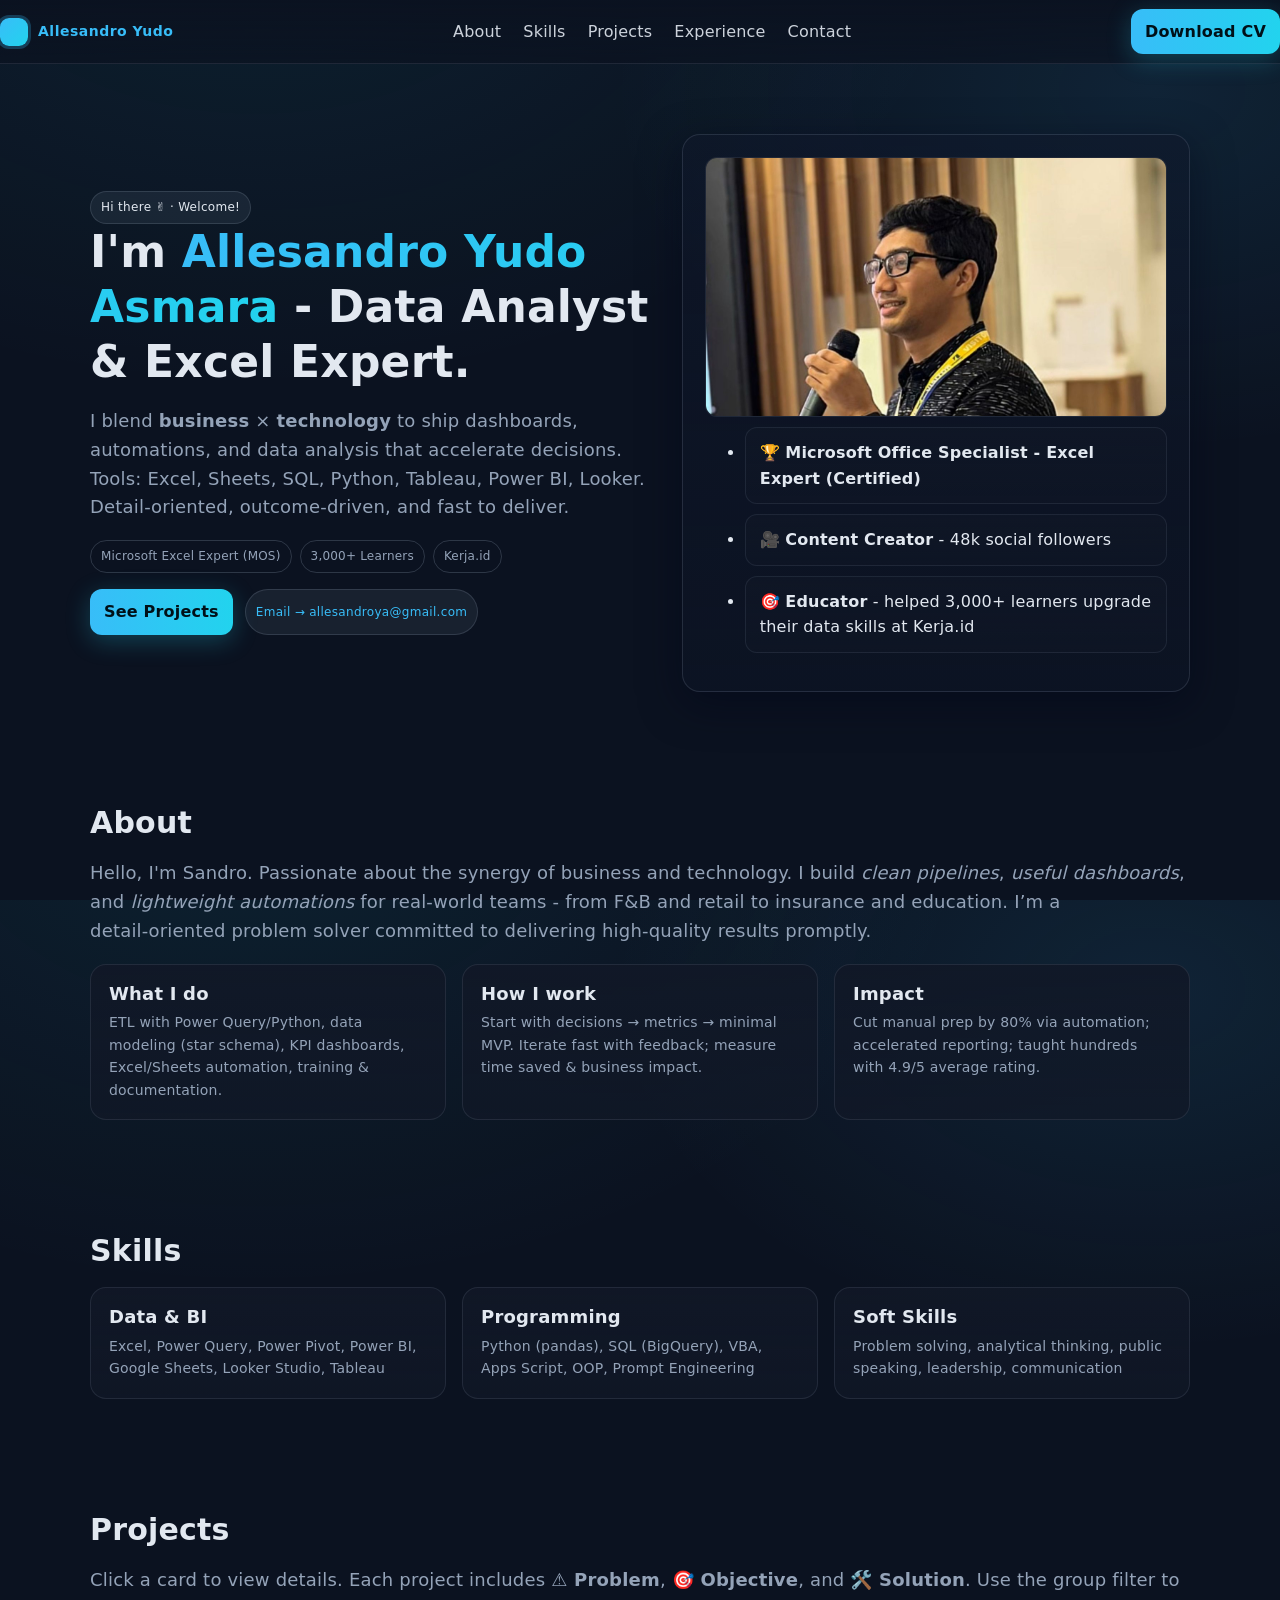
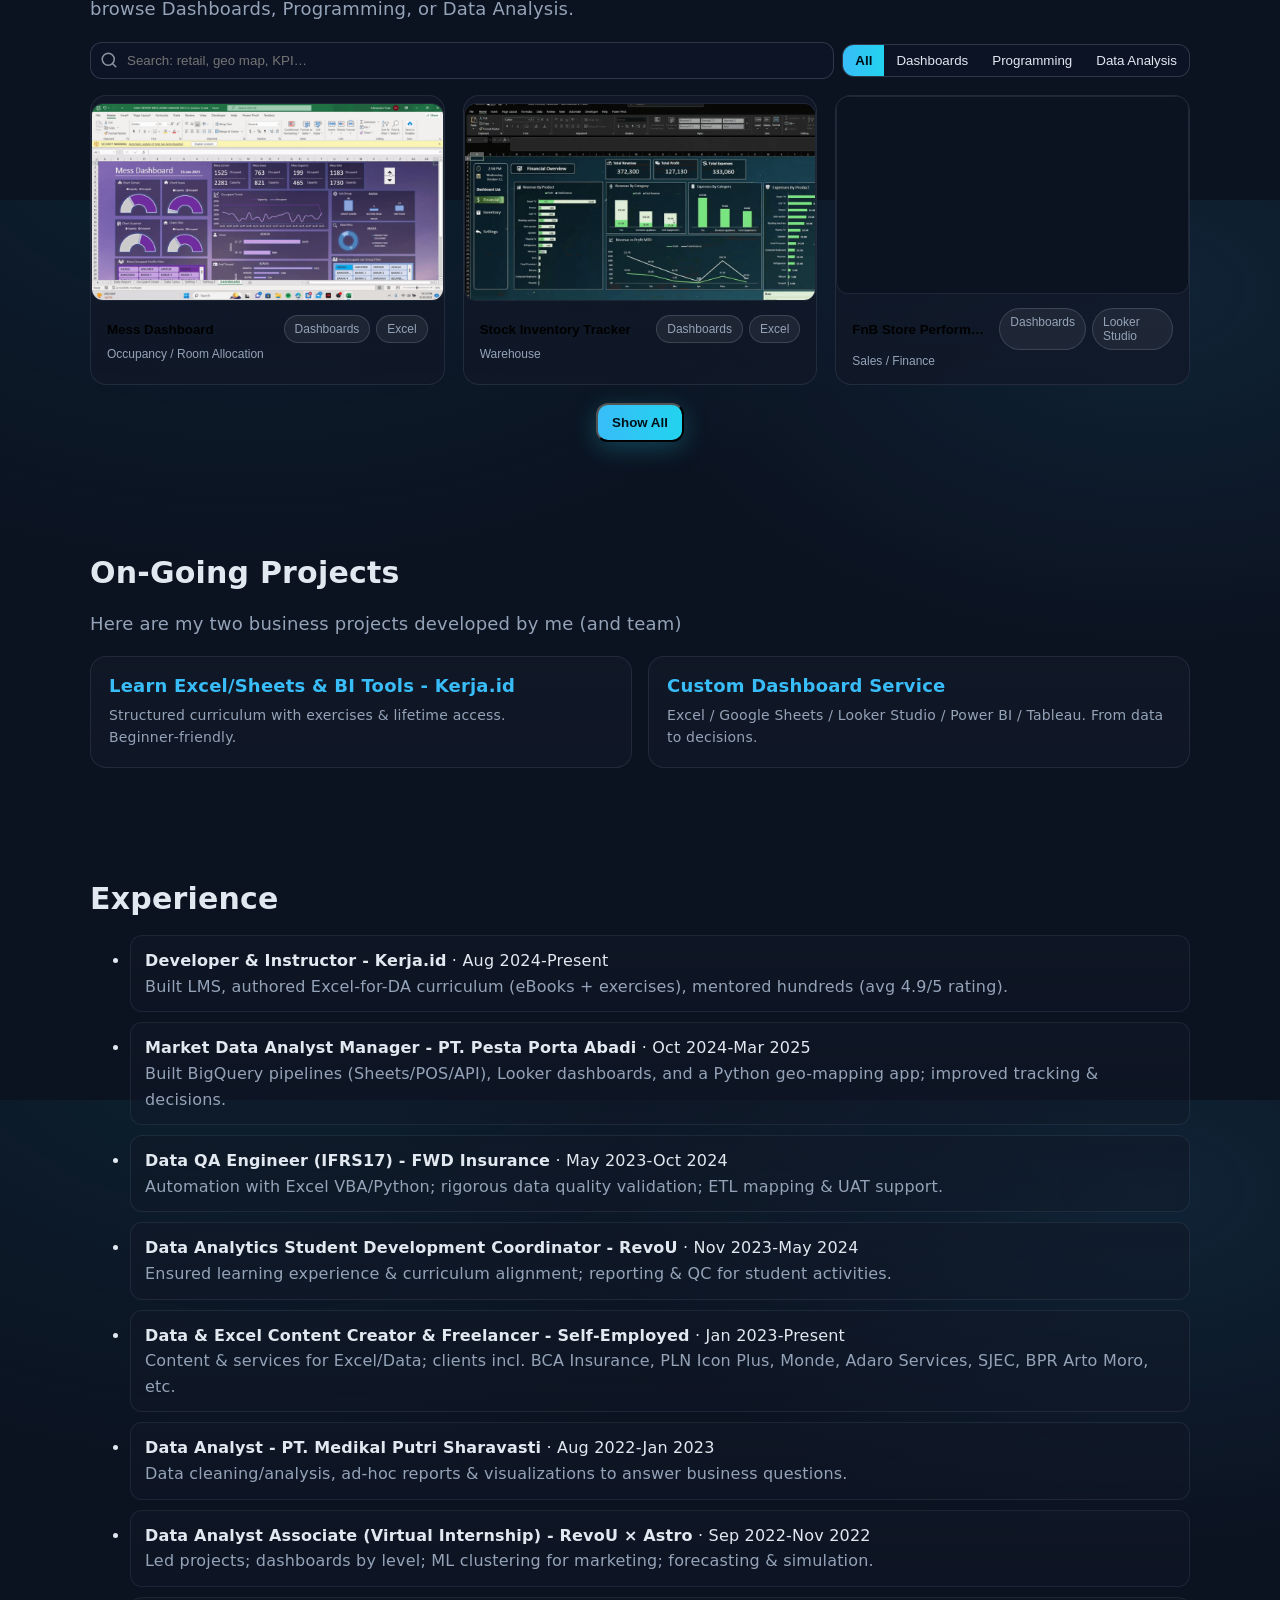
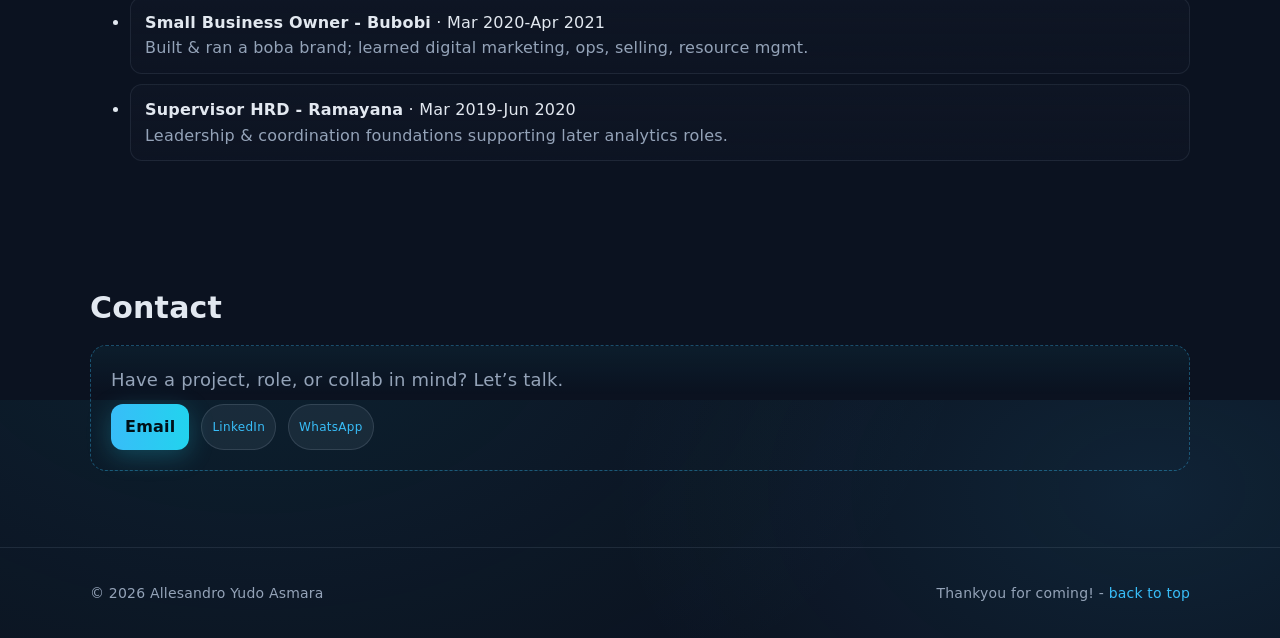
==== index.html @ c838e633 "Update hero section responsive layout and new images for portfolio" ====
<!doctype html>
<html lang="en">
<head>
  <!-- Allesandro Yudo Asmara - Portfolio (Static HTML, v4: restored copy + filter order + external links) -->
  <meta charset="utf-8" />
  <meta name="viewport" content="width=device-width, initial-scale=1, viewport-fit=cover" />
  <title>Allesandro Yudo Asmara - Portfolio</title>
  <meta name="description" content="Allesandro Yudo Asmara - Data Analyst & Excel Expert. Portfolio, projects, experience, and contact." />
  <meta name="theme-color" content="#0f172a" />
  <meta property="og:title" content="Allesandro Yudo Asmara - Portfolio" />
  <meta property="og:description" content="Data analytics, dashboards, automation. Excel · Sheets · SQL · Python · Power BI · Tableau · Looker." />
  <meta property="og:type" content="website" />
  <meta property="og:url" content="https://allesandroya.github.io/" />
  <meta property="og:image" content="images/og-cover.png" />
  <link rel="icon" href="favicon.ico" />
  <style>
    :root {
      --bg: #0b1220;          /* slate-950 */
      --panel: #0f172a;       /* slate-900 */
      --muted: #94a3b8;       /* slate-400 */
      --text: #e2e8f0;        /* slate-200 */
      --brand: #38bdf8;       /* sky-400 */
      --brand-2: #22d3ee;     /* cyan-400 */
      --ring: rgba(56, 189, 248, 0.35);
      --card: #111827;        /* gray-900 */
      --rose: 244,63,94;      /* rose-500 */
      --indigo: 99,102,241;   /* indigo-500 */
      --emerald: 16,185,129;  /* emerald-500 */
      --header-h: 64px;
    }
    * { box-sizing: border-box; }
    html, body { height: 100%; }
    body {
      margin: 0;
      font-family: ui-sans-serif, system-ui, -apple-system, Segoe UI, Roboto, "Helvetica Neue", Arial, "Noto Sans", "Apple Color Emoji", "Segoe UI Emoji";
      color: var(--text);
      background: radial-gradient(1200px 800px at 20% -10%, rgba(34,211,238,0.08), transparent 60%),
                  radial-gradient(900px 600px at 90% 10%, rgba(56,189,248,0.10), transparent 60%),
                  var(--bg);
      line-height: 1.6;
      letter-spacing: 0.2px;
      padding-top: calc(env(safe-area-inset-top) + 0px);
    }
    a { color: var(--brand); text-decoration: none; }
    a:hover { text-decoration: underline; }
    .container { width: min(1100px, 92%); margin: 0 auto; }

    header { position: sticky; top: 0; z-index: 50; backdrop-filter: blur(10px); background: linear-gradient(to bottom, rgba(11,18,32,0.95), rgba(11,18,32,0.70)); border-bottom: 1px solid rgba(148,163,184,0.15); height: var(--header-h); display: flex; align-items: center; }
    .nav { display: flex; align-items: center; justify-content: space-between; width: 100%; }
    .brand { display: flex; align-items: center; gap: 10px; font-weight: 700; }
    .brand-badge { width: 28px; height: 28px; border-radius: 9px; background: linear-gradient(135deg, var(--brand), var(--brand-2)); box-shadow: 0 0 0 3px rgba(56,189,248,0.25); }
    .menu { display: flex; gap: 22px; }
    .menu a { color: var(--text); opacity: 0.9; }
    .menu a:hover { opacity: 1; }
    .cta { display: inline-flex; align-items: center; gap: 10px; background: linear-gradient(90deg,var(--brand),var(--brand-2)); color: #001018; font-weight: 700; border-radius: 12px; padding: 10px 14px; box-shadow: 0 6px 24px rgba(34,211,238,0.25); }
    .cta:hover { filter: brightness(1.1); text-decoration: none; }

    main { padding-top: 14px; }
    section { padding: 56px 0; scroll-margin-top: calc(var(--header-h) + 12px); }
    h1, h2, h3 { line-height: 1.25; margin: 0 0 14px; }
    h1 { font-size: clamp(28px, 4.8vw, 44px); }
    h2 { font-size: clamp(22px, 3.6vw, 30px); margin-bottom: 18px; }
    p.lead { font-size: clamp(16px, 2.1vw, 18px); color: var(--muted); }

    .hero { display: grid; grid-template-columns: 1.15fr 0.85fr; gap: 24px; align-items: center; }
    .hero-card { background: linear-gradient(180deg, rgba(15,23,42,0.6), rgba(15,23,42,0.3)); border: 1px solid rgba(148,163,184,0.18); border-radius: 18px; padding: 22px; box-shadow: 0 12px 40px rgba(2,6,23,0.5); }
    .pill { display: inline-flex; gap: 8px; align-items: center; background: rgba(148,163,184,0.1); padding: 6px 10px; border-radius: 999px; border: 1px solid rgba(148,163,184,0.2); font-size: 12px; letter-spacing: 0.3px; }
    .badges { display: flex; flex-wrap: wrap; gap: 8px; margin-top: 14px; }

    .grid { display: grid; gap: 16px; }
    .grid.cols-3 { grid-template-columns: repeat(3, 1fr); }
    .grid.cols-2 { grid-template-columns: repeat(2, 1fr); }

    .card { background: linear-gradient(180deg, rgba(17,24,39,0.9), rgba(17,24,39,0.75)); border: 1px solid rgba(148,163,184,0.14); border-radius: 16px; padding: 18px; transition: transform .15s ease, border-color .15s ease; }
    .card:hover { transform: translateY(-3px); border-color: rgba(34,211,238,0.35); }
    .card h3 { font-size: 18px; margin: 0 0 6px; }
    .card p { margin: 0; color: var(--muted); font-size: 14px; }

    .project-thumb { aspect-ratio: 16/9; width: 100%; border-radius: 12px; background: #0b1220; border: 1px solid rgba(148,163,184,0.15); display: grid; place-items: center; font-size: 12px; color: var(--muted); margin-bottom: 10px; overflow: hidden; }
    .chip { font-size: 12px; padding: 6px 10px; border: 1px solid rgba(148,163,184,0.25); border-radius: 999px; color: var(--muted); }

    .list { display: grid; gap: 10px; }
    .list li { background: linear-gradient(180deg, rgba(17,24,39,0.6), rgba(17,24,39,0.4)); border: 1px solid rgba(148,163,184,0.12); padding: 12px 14px; border-radius: 12px; }

    .contact { background: linear-gradient(180deg, rgba(34,211,238,0.06), transparent 40%); border: 1px dashed rgba(56,189,248,0.35); border-radius: 16px; padding: 20px; }

    footer { padding: 34px 0; color: var(--muted); font-size: 14px; border-top: 1px solid rgba(148,163,184,0.14); margin-top: 20px; }

    /* Controls: search on left, group chips on right */
    .controls { display: flex; gap: 8px; flex-wrap: wrap; align-items: center; justify-content: space-between; }
    .controls-right { margin-left: auto; }
    .segment { display: inline-flex; overflow: hidden; border-radius: 12px; border: 1px solid rgba(148,163,184,0.25); background: rgba(15,23,42,0.45); }
    .segment button{ padding: 8px 12px; color: var(--text); background: transparent; border: 0; cursor: pointer; }
    .segment button.active{ background: linear-gradient(90deg,var(--brand),var(--brand-2)); color: #001018; font-weight: 700; }
    .search{ position: relative; flex:1; min-width: 220px; }
    .search input{ width:100%; background: rgba(15,23,42,0.6); border: 1px solid rgba(148,163,184,0.25); color: var(--text); padding: 10px 12px 10px 36px; border-radius: 12px; }
    .search .icon{ position: absolute; left: 10px; top: 50%; transform: translateY(-50%); opacity: .6; }

    /* Modal */
    .modal{ position: fixed; inset: 0; display: none; place-items: center; padding: 20px; z-index: 100; }
    .modal.open{ display: grid; }
    .modal .shade{ position: absolute; inset: 0; background: rgba(0,0,0,.6); }
    .modal .panel{ position: relative; z-index: 1; width: min(1000px, 96vw); background: #0d1526; border: 1px solid rgba(148,163,184,0.25); border-radius: 16px; box-shadow: 0 30px 100px rgba(0,0,0,.4); }
    .modal .panel header{ display:flex; justify-content: space-between; align-items: center; gap: 12px; padding: 16px 18px; border-bottom: 1px solid rgba(148,163,184,0.18); background: rgba(13,21,38,0.9); backdrop-filter: blur(8px); position: sticky; top:0; border-radius: 16px 16px 0 0; }
    .btns{ display:flex; gap:8px; }
    .btn{ display:inline-flex; align-items:center; gap:8px; padding:8px 12px; border-radius:12px; border:1px solid rgba(148,163,184,.25); background: rgba(17,24,39,.5); color:var(--text); cursor:pointer; text-decoration:none; }
    .btn.primary{ background: linear-gradient(90deg,var(--brand),var(--brand-2)); color:#001018; border-color: transparent; font-weight:700; }
    .modal .panel h3{ margin: 0; font-size: 18px; }
    .modal .panel .body{ padding: 18px; display: grid; gap: 18px; grid-template-columns: 1.25fr .9fr; }
    .modal .panel .media{ border: 1px solid rgba(148,163,184,0.18); border-radius: 12px; overflow: hidden; background: #000; display: grid; place-items: center; }
    .modal .panel .media img, .modal .panel .media video{ width: 100%; height: 100%; object-fit: contain; max-height: 70vh; background: #000; }
    .modal .panel .stack{ display: grid; gap: 12px; }

    /* Detail cards */
    .detail{ border-radius: 12px; border:1px solid rgba(148,163,184,.18); padding: 12px; background: rgba(17,24,39,.65); }
    .detail .head{ display:flex; align-items:center; gap:8px; font-weight:700; }
    .detail .txt{ margin-top:6px; font-size:14px; color:var(--text); line-height:1.65; }
    .detail.problem{ background: linear-gradient(180deg, rgba(var(--rose),.16), rgba(var(--rose),.06)); border-color: rgba(var(--rose),.28); }
    .detail.problem .head{ color: rgba(var(--rose),.9); }
    .detail.objective{ background: linear-gradient(180deg, rgba(var(--indigo),.16), rgba(var(--indigo),.06)); border-color: rgba(var(--indigo),.28); }
    .detail.objective .head{ color: rgba(var(--indigo),.92); }
    .detail.solution{ background: linear-gradient(180deg, rgba(var(--emerald),.16), rgba(var(--emerald),.06)); border-color: rgba(var(--emerald),.28); }
    .detail.solution .head{ color: rgba(var(--emerald),.92); }

    /* Mobile polish */
    @media (max-width: 960px) { .grid.cols-3 { grid-template-columns: 1fr 1fr; } }
    @media (max-width: 720px) {
      :root { --header-h: 60px; }
      header{ background: linear-gradient(to bottom, rgba(11,18,32,0.98), rgba(11,18,32,0.85)); }
      .menu { display:none; }
      .hero { grid-template-columns: 1fr; gap: 14px; }
      .hero-card{ padding:14px; }

      /* ✅ Tambahan utama */
      .hero-card .project-thumb {
        height: clamp(180px, 52vw, 240px) !important;
        border-radius: 14px;
      }
      .hero-card .project-thumb img {
        object-fit: cover;
        object-position: center 18%;
      }

      /* ✅ Tambahan: supaya jarak antar section lebih rapi */
      section { padding: 40px 0; }

      .grid.cols-3, .grid.cols-2 { grid-template-columns: 1fr; }
      .controls{ gap:10px; }
      .controls-right{ width:100%; display:flex; justify-content:flex-start; }
      .modal .panel .body{ grid-template-columns: 1fr; }
    }


    :focus-visible { outline: 3px solid var(--ring); outline-offset: 2px; border-radius: 6px; }
  </style>
</head>
<body>
  <header>
    <div class="container nav">
      <div class="brand">
        <div class="brand-badge" aria-hidden="true"></div>
        <a href="#top" style="font-size: 14px; letter-spacing: 0.5px;">Allesandro Yudo</a>
      </div>
      <nav class="menu" aria-label="Primary">
        <a href="#about">About</a>
        <a href="#skills">Skills</a>
        <a href="#projects">Projects</a>
        <a href="#experience">Experience</a>
        <a href="#contact">Contact</a>
      </nav>
      <a class="cta" href="https://drive.google.com/file/d/1IU2CaSsCLzo36zMspDPNGX4oc29BE4Pq/view?usp=sharing" target="_blank" rel="noopener">Download CV</a>
    </div>
  </header>

  <main id="top" class="container">
    <section class="hero" aria-label="Intro">
      <div>
        <span class="pill">Hi there ✌️ · Welcome!</span>
        <h1>I'm <span style="background: linear-gradient(90deg,var(--brand),var(--brand-2)); -webkit-background-clip: text; background-clip: text; color: transparent;">Allesandro Yudo Asmara</span> - Data Analyst & Excel Expert.</h1>
        <p class="lead">I blend <strong>business</strong> × <strong>technology</strong> to ship dashboards, automations, and data analysis that accelerate decisions. Tools: Excel, Sheets, SQL, Python, Tableau, Power BI, Looker. Detail‑oriented, outcome‑driven, and fast to deliver.</p>
        <div class="badges" aria-label="Highlights">
          <span class="chip">Microsoft Excel Expert (MOS)</span>
          <span class="chip">3,000+ Learners</span>
          <span class="chip">Kerja.id</span>
        </div>
        <div style="margin-top:16px; display:flex; gap:12px; flex-wrap:wrap;">
          <a class="cta" href="#projects">See Projects</a>
          <a class="pill" href="mailto:allesandroya@gmail.com">Email → allesandroya@gmail.com</a>
        </div>
      </div>
      <div class="hero-card">
        <div class="project-thumb" style="height: 260px; padding:0;">
          <img src="images/photo.jpg" alt="Profile photo" style="width:100%; height:100%; object-fit:cover;" />
        </div>
        <ul class="list" style="margin-top:10px;">
          <li>🏆 <strong>Microsoft Office Specialist - Excel Expert (Certified)</strong></li>
          <li>🎥 <strong>Content Creator</strong> - 48k social followers</li>
          <li>🎯 <strong>Educator</strong> - helped 3,000+ learners upgrade their data skills at Kerja.id</li>
        </ul>
      </div>
    </section>

    <section id="about" aria-labelledby="about-title">
      <h2 id="about-title">About</h2>
      <p class="lead">Hello, I'm Sandro. Passionate about the synergy of business and technology. I build <em>clean pipelines</em>, <em>useful dashboards</em>, and <em>lightweight automations</em> for real‑world teams - from F&B and retail to insurance and education. I’m a detail‑oriented problem solver committed to delivering high‑quality results promptly.</p>
      <div class="grid cols-3" style="margin-top:16px;">
        <div class="card"><h3>What I do</h3><p>ETL with Power Query/Python, data modeling (star schema), KPI dashboards, Excel/Sheets automation, training & documentation.</p></div>
        <div class="card"><h3>How I work</h3><p>Start with decisions → metrics → minimal MVP. Iterate fast with feedback; measure time saved & business impact.</p></div>
        <div class="card"><h3>Impact</h3><p>Cut manual prep by 80% via automation; accelerated reporting; taught hundreds with 4.9/5 average rating.</p></div>
      </div>
    </section>

    <section id="skills" aria-labelledby="skills-title">
      <h2 id="skills-title">Skills</h2>
      <div class="grid cols-3">
        <div class="card"><h3>Data & BI</h3><p>Excel, Power Query, Power Pivot, Power BI, Google Sheets, Looker Studio, Tableau</p></div>
        <div class="card"><h3>Programming</h3><p>Python (pandas), SQL (BigQuery), VBA, Apps Script, OOP, Prompt Engineering</p></div>
        <div class="card"><h3>Soft Skills</h3><p>Problem solving, analytical thinking, public speaking, leadership, communication</p></div>
      </div>
    </section>

    <section id="projects" aria-labelledby="projects-title">
      <h2 id="projects-title">Projects</h2>
      <p class="lead">Click a card to view details. Each project includes <strong>⚠️ Problem</strong>, <strong>🎯 Objective</strong>, and <strong>🛠️ Solution</strong>. Use the group filter to browse Dashboards, Programming, or Data Analysis.</p>

      <div class="controls" style="margin: 16px 0;">
        <label class="search" for="q">
          <svg class="icon" width="18" height="18" viewBox="0 0 24 24" fill="none" stroke="currentColor" stroke-width="2" stroke-linecap="round" stroke-linejoin="round"><circle cx="11" cy="11" r="8"></circle><line x1="21" y1="21" x2="16.65" y2="16.65"></line></svg>
          <input id="q" type="search" placeholder="Search: retail, geo map, KPI…" />
        </label>
        <div class="controls-right">
          <div class="segment" id="seg-groups" role="tablist" aria-label="Filter by group"></div>
        </div>
      </div>

      <div id="gallery" class="grid cols-3" aria-live="polite" style="gap:18px;"></div>
      <div style="display:flex; justify-content:center; margin-top:18px;">
        <button id="toggleMore" class="cta" style="padding:10px 14px;">Show All</button>
      </div>

      <!-- Modal -->
      <div class="modal" id="modal" aria-hidden="true" aria-label="Project detail dialog">
        <div class="shade" id="modalShade"></div>
        <div class="panel" role="document">
          <header>
            <div>
              <h3 id="mTitle">Title</h3>
              <div id="mIndustry" style="color:#94a3b8; margin-top:4px; font-size:14px;">Industry</div>
            </div>
            <div class="btns">
              <a id="mFull" class="btn" href="#" target="_blank" rel="noopener">Full view ↗</a>
              <button id="mClose" class="btn primary" aria-label="Close">Close ✕</button>
            </div>
          </header>
          <div class="body">
            <div class="media"><img id="mMedia" alt="preview" /></div>
            <div class="stack">
              <div class="detail problem"><div class="head">⚠️ Problem</div><div id="mProblem" class="txt"></div></div>
              <div class="detail objective"><div class="head">🎯 Objective</div><div id="mObjective" class="txt"></div></div>
              <div class="detail solution"><div class="head">🛠️ Solution</div><div id="mSolution" class="txt"></div></div>
              <div class="detail" id="mResultsWrap" style="display:none;">
                <div class="head">✅ Results & Impact</div>
                <ul id="mResults" class="txt" style="margin:6px 0 0 18px; list-style:disc;"></ul>
              </div>
            </div>
          </div>
        </div>
      </div>
    </section>

    <!-- Services & Class -->
    <section id="services-links" aria-labelledby="services-links-title">
      <h2 id="services-links-title">On-Going Projects</h2>
      <p class="lead">Here are my two business projects developed by me (and team)</p>
      <div class="grid cols-2" style="margin-top:16px;">
        <a class="card" href="https://kerja.id/belajar-excel-dari-nol/" target="_blank" rel="noopener">
          <h3>Learn Excel/Sheets & BI Tools - Kerja.id</h3>
          <p>Structured curriculum with exercises & lifetime access. Beginner‑friendly.</p>
        </a>
        <a class="card" href="https://allesandroya.github.io/jasa-bikin-dashboard/" target="_blank" rel="noopener">
          <h3>Custom Dashboard Service</h3>
          <p>Excel / Google Sheets / Looker Studio / Power BI / Tableau. From data to decisions.</p>
        </a>
      </div>
    </section>

    <section id="experience" aria-labelledby="exp-title">
      <h2 id="exp-title">Experience</h2>
      <ul class="list" aria-label="Timeline">
        <li><strong>Developer & Instructor - Kerja.id</strong> · Aug 2024-Present<div style="color: var(--muted);">Built LMS, authored Excel-for-DA curriculum (eBooks + exercises), mentored hundreds (avg 4.9/5 rating).</div></li>
        <li><strong>Market Data Analyst Manager - PT. Pesta Porta Abadi</strong> · Oct 2024-Mar 2025<div style="color: var(--muted);">Built BigQuery pipelines (Sheets/POS/API), Looker dashboards, and a Python geo-mapping app; improved tracking & decisions.</div></li>
        <li><strong>Data QA Engineer (IFRS17) - FWD Insurance</strong> · May 2023-Oct 2024<div style="color: var(--muted);">Automation with Excel VBA/Python; rigorous data quality validation; ETL mapping & UAT support.</div></li>
        <li><strong>Data Analytics Student Development Coordinator - RevoU</strong> · Nov 2023-May 2024<div style="color: var(--muted);">Ensured learning experience & curriculum alignment; reporting & QC for student activities.</div></li>
        <li><strong>Data & Excel Content Creator & Freelancer - Self‑Employed</strong> · Jan 2023-Present<div style="color: var(--muted);">Content & services for Excel/Data; clients incl. BCA Insurance, PLN Icon Plus, Monde, Adaro Services, SJEC, BPR Arto Moro, etc.</div></li>
        <li><strong>Data Analyst - PT. Medikal Putri Sharavasti</strong> · Aug 2022-Jan 2023<div style="color: var(--muted);">Data cleaning/analysis, ad‑hoc reports & visualizations to answer business questions.</div></li>
        <li><strong>Data Analyst Associate (Virtual Internship) - RevoU × Astro</strong> · Sep 2022-Nov 2022<div style="color: var(--muted);">Led projects; dashboards by level; ML clustering for marketing; forecasting & simulation.</div></li>
        <li><strong>Small Business Owner - Bubobi</strong> · Mar 2020-Apr 2021<div style="color: var(--muted);">Built & ran a boba brand; learned digital marketing, ops, selling, resource mgmt.</div></li>
        <li><strong>Supervisor HRD - Ramayana</strong> · Mar 2019-Jun 2020<div style="color: var(--muted);">Leadership & coordination foundations supporting later analytics roles.</div></li>
      </ul>
    </section>

    <section id="contact" aria-labelledby="contact-title">
      <h2 id="contact-title">Contact</h2>
      <div class="contact">
        <p class="lead" style="margin:0 0 10px;">Have a project, role, or collab in mind? Let’s talk.</p>
        <div style="display:flex; gap:12px; flex-wrap:wrap;">
          <a class="cta" href="mailto:allesandroya@gmail.com">Email</a>
          <a class="pill" href="https://www.linkedin.com/in/allesandro-yudo-8a80bb163/" target="_blank" rel="noopener">LinkedIn</a>
          <a class="pill" href="https://wa.me/6281944900917" target="_blank" rel="noopener">WhatsApp</a>
        </div>
      </div>
    </section>
  </main>

  <footer>
    <div class="container">
      <div style="display:flex; justify-content:space-between; gap:10px; flex-wrap:wrap;">
        <span>© <span id="y"></span> Allesandro Yudo Asmara</span>
        <span>Thankyou for coming! - <a href="#top">back to top</a></span>
      </div>
    </div>
  </footer>

  <script>
    document.getElementById('y').textContent = new Date().getFullYear();

    // Helper to quickly define a project with graceful defaults
    const P = (cfg) => ({
      problem: cfg.problem || '-',
      objective: cfg.objective || '-',
      solution: cfg.solution || '-',
      results: cfg.results || undefined,
      ...cfg
    });

    /* =========================
       PROJECT DATA
       - Groups: Dashboards, Programming, Data Analysis
       - Featured: show exactly 3 per group when in "Show Less" mode (for All)
       - Thumbs use .jpg, modal prefers .gif
       ========================= */

    // DATA ANALYSIS - Analytics1–6 (EN copy from your brief)
    const dataAnalysis = [
      P({ id:'a-1', title:'Pakistan’s Largest E‑commerce - Sales & Loyalty', group:'Data Analysis', tool:'Case Study', industry:'E‑commerce', thumb:'images/Analytics1.jpg', media:'images/Analytics1.gif', featured:true,
         problem:"Seasonal spikes (e.g., Black Friday) created a flattering top‑line, yet post‑campaign repeat purchase was weak.",
         objective:"Quantify true demand vs. promotion lift, model next‑year trendlines, and identify levers to increase customer loyalty.",
         solution:"Trend + seasonality decomposition, cohort/retention analysis, CLV lens on promo cohorts; recommendations on post‑promo re‑engagement (timing, offers, channels)." }),
      P({ id:'a-2', title:'Supermarket Sales - Segments that Move the Needle', group:'Data Analysis', tool:'Case Study', industry:'Retail', thumb:'images/Analytics2.jpg', media:'images/Analytics2.gif', featured:false,
         problem:"Campaign performance underwhelmed and didn’t translate to meaningful revenue.",
         objective:"Reframe targeting by discovering high‑value customer clusters.",
         solution:"RFM + demographic‑driven clustering; surfaced that households with >1 child have the highest revenue potential and deserve tailored bundles and placements." }),
      P({ id:'a-3', title:'Euro Bikes Company - Margin & AOV Decline', group:'Data Analysis', tool:'Case Study', industry:'Retail', thumb:'images/Analytics3.jpg', media:'images/Analytics3.gif', featured:true,
         problem:"Average order value kept sliding month over month while some SKUs dragged negative margin.",
         objective:"Isolate the drivers of AOV decline and clean up the product mix by profitability.",
         solution:"SKU margin deep‑dive by category/store, elasticity hints, store‑country variance; flagged loss‑makers and recommended bundle/price corrections." }),
      P({ id:'a-4', title:'Streamer Income - What Predicts Revenue?', group:'Data Analysis', tool:'Case Study', industry:'Creators', thumb:'images/Analytics4.jpg', media:'images/Analytics4.gif', featured:false,
         problem:"Agency wanted a data‑backed view of what makes a streamer successful.",
         objective:"Find the most predictive features for revenue to improve talent development and scouting.",
         solution:"ML feature importance; revealed self‑esteem and character‑facet signals correlate with tipping volume; action plan for coaching and roster decisions." }),
      P({ id:'a-5', title:'Vending Machines - Location × Uptime × Mix', group:'Data Analysis', tool:'Case Study', industry:'Operations', thumb:'images/Analytics5.jpg', media:'images/Analytics5.gif', featured:true,
         problem:"Revenue varied widely by machine and location; some 24/7 units increased cost without payoff.",
         objective:"Optimize product completeness and uptime schedule per location.",
         solution:"Behavioral analysis + location schedule mapping; found incomplete assortments cap revenue; proposed SKU completion and dynamic uptime for cost control." }),
      P({ id:'a-6', title:'Student Performance - What Lifts Scores?', group:'Data Analysis', tool:'Case Study', industry:'Education', thumb:'images/Analytics6.jpg', media:'images/Analytics6.gif', featured:false,
         problem:"School wanted practical levers to improve exam outcomes across subjects.",
         objective:"Identify variables most associated with high scores, then turn them into interventions.",
         solution:"Feature analysis on study time, nutrition, and math proficiency; found math strength and pre‑exam meals correlate with higher cross‑subject scores." })
    ];

    // PROGRAMMING - Programing1–7 (skip #3 per brief)
    const programming = [
      P({ id:'p-1', title:'ETL with Power Query & M', group:'Programming', tool:'Automation', industry:'Data Engineering', thumb:'images/Programing1.jpg', media:'images/Programing1.gif', featured:false,
         problem:"Manual monthly updates were slow and error‑prone.",
         objective:"Make refreshes one‑click while guaranteeing consistent cleaning rules.",
         solution:"Power Query pipelines with parameterized folders; drag‑and‑drop files → automatic cleansing and append." }),
      P({ id:'p-2', title:'Excel VBA - Financial Model Auto‑Builder', group:'Programming', tool:'Automation', industry:'Finance', thumb:'images/Programing2.jpg', media:'images/Programing2.gif', featured:true,
         problem:"Analysts rebuilt models by hand whenever inputs changed.",
         objective:"Generate a full financial model automatically after data updates.",
         solution:"VBA modules to assemble sheets, recalc scenarios, and output summaries; swap inputs → model refreshes in seconds." }),
      // skip Programing3
      P({ id:'p-4', title:'Data Quality Checker (Insurance‑grade)', group:'Programming', tool:'App', industry:'Data Quality', thumb:'images/Programing4.jpg', media:'images/Programing4.gif', featured:true,
         problem:"Thousand‑file validations were done manually with ad‑hoc Excel formulas.",
         objective:"Automate large‑scale checks and surface anomalies clearly.",
         solution:"Desktop app to batch‑scan folders, apply rule packs, and export anomaly reports for follow‑up with severity levels." }),
      P({ id:'p-5', title:'Data Manager App - Zip · Rename · Move', group:'Programming', tool:'App', industry:'Ops', thumb:'images/Programing5.jpg', media:'images/Programing5.gif', featured:false,
         problem:"Repetitive file operations ate time and invited mistakes.",
         objective:"Standardize and automate routine file housekeeping.",
         solution:"UI tool to zip, rename with patterns, and move files by templates; one‑click presets for frequent workflows." }),
      P({ id:'p-6', title:'CSV Combiner - SQL‑like, No Code', group:'Programming', tool:'App', industry:'Analytics', thumb:'images/Programing6.jpg', media:'images/Programing6.gif', featured:true,
         problem:"Non‑coders struggled to summarize and join multiple CSVs.",
         objective:"Offer SQL‑style grouping/joins through a friendly interface.",
         solution:"Drag files → pick columns → aggregate/join; exports tidy datasets for BI without writing queries." }),
      P({ id:'p-7', title:'Store Location Map - Radius & Distance', group:'Programming', tool:'App', industry:'Geo', thumb:'images/Programing7.jpg', media:'images/Programing7.gif', featured:false,
         problem:"Users needed an easy way to visualize store radii, distances, and performance by city/province.",
         objective:"Turn a spreadsheet of stores into an interactive geo map.",
         solution:"App reads location sheet, draws radii per store, computes nearest‑neighbour distances, and overlays average sales by marker color." })
    ];

    // DASHBOARDS - restored Problem/Objective/Solution (Indonesian copy)
    const dashboards = [
      P({ id:'ex-1', title:'Mess Dashboard', tool:'Excel', group:'Dashboards', industry:'Occupancy / Room Allocation', thumb:'images/Excel1.jpg', media:'images/Excel1.gif', featured:true,
          problem:'Pengelola mess kesulitan memantau kamar kosong/terisi per area & divisi termasuk riwayat tanggal/jam check-in–out. Data tersebar & update manual.',
          objective:'Satu dashboard yang menampilkan okupansi real-time per area & divisi, daftar kamar kosong, dan histori pengisian berbasis tanggal/waktu.',
          solution:'Model data sederhana + Excel (Pivot/Power Query) untuk konsolidasi & visual okupansi. UI dibuat clean sesuai tema institusi.',
          results:['Waktu mencari kamar kosong turun drastis (menit).','Akurasi naik; double-assign kamar berkurang signifikan.','Proses alokasi antar divisi jadi transparan & audit-able.'] }),
      P({ id:'ex-2', title:'Pelatihan Aplikasi Dokter', tool:'Excel', group:'Dashboards', industry:'Training / Adoption', thumb:'images/Excel2.jpg', media:'images/Excel2.gif',
          problem:'Manajemen butuh memantau dokter & jabatan yang sudah pelatihan dan aktif menggunakan aplikasi maupun yang belum.',
          objective:'Monitoring progres pelatihan & adoption rate per dokter/jabatan, lengkap dengan status aktif/tidak aktif.',
          solution:'Power Query untuk cleaning data kehadiran/penggunaan, pivot tracking status, KPI adoption & sertifikasi.',
          results:['Celah pelatihan cepat teridentifikasi','Adoption rate meningkat'] }),
      P({ id:'ex-3', title:'Stock Inventory Tracker', tool:'Excel', group:'Dashboards', industry:'Warehouse', thumb:'images/Excel3.jpg', media:'images/Excel3.gif', featured:true,
          problem:'Sulit memantau stok masuk/keluar, kapan harus restock, & arus kas terkait pembelian/penjualan.',
          objective:'Tracking stok & reorder point, serta arus uang masuk/keluar sederhana untuk kontrol.',
          solution:'Excel modeling (safety stock, reorder) + dashboard ringkas untuk alert restock.',
          results:['Stockout menurun','Perencanaan pembelian lebih presisi'] }),
      P({ id:'ex-4', title:'Target Sales Tracker', tool:'Excel', group:'Dashboards', industry:'Sales', thumb:'images/Excel4.jpg', media:'images/Excel4.gif',
          problem:'Sulit melihat mana salesperson yang sudah mencapai target tiap bulan dan progress keseluruhan per tim. Visual timeline tidak ada, sehingga koordinasi proyek penjualan kurang jelas.',
          objective:'Menampilkan pencapaian target per sales & per bulan dengan visual Gantt dan pewarnaan berbeda per tim agar status cepat terbaca.',
          solution:'Model target/actual per bulan, Gantt pseudo-chart di Excel, pewarnaan dinamis per tim, serta kartu KPI ringkas (achievement, gap).',
          results:['Daily stand-up lebih cepat karena visualisasi jelas.','Manager mudah mengidentifikasi sales yang butuh bantuan.','Rate pencapaian target tim meningkat.'] }),
      P({ id:'ex-5', title:'Project & Budget Tracker', tool:'Excel', group:'Dashboards', industry:'PMO / Ops', thumb:'images/Excel5.jpg', media:'images/Excel5.gif',
          problem:'Proyek berjalan paralel tanpa ringkasan yang rapi: tanggal mulai/selesai, persentase progress, prioritas, dan realisasi anggaran sulit dipantau dalam satu tempat.',
          objective:'Menyatukan informasi inti proyek dan halaman khusus budget untuk melihat pemakaian vs alokasi.',
          solution:'Tabel proyek (start, end, %progress, priority), kanban/gantt sederhana, halaman budget dengan breakdown kategori & variance, serta filter per PIC/tim.',
          results:['Stakeholder punya single source of truth proyek.','Deteksi potensi over-budget lebih dini.','Rapat koordinasi mingguan lebih ringkas & fokus.'] }),
      P({ id:'ex-6', title:'Smartphone Sales Dashboard', tool:'Excel', group:'Dashboards', industry:'Sales', thumb:'images/Excel6.jpg', media:'images/Excel6.gif',
          problem:'User ingin mengganti metrik (sales, profit, transaksi, qty) secara dinamis.',
          objective:'Analisis penjualan per area, tipe, & time series; metrik switchable.',
          solution:'Parameter + formula & Pivot untuk metrik dinamis; UI ringan.',
          results:['Analisis fleksibel & cepat'] }),
      P({ id:'ex-7', title:'Monitoring Kepatuhan Diklat per Direktorat', tool:'Excel', group:'Dashboards', industry:'Public Sector / HR', thumb:'images/Excel7.jpg', media:'images/Excel7.gif',
          problem:'Perlu memantau karyawan yang sudah/ belum memenuhi diklat per direktorat, dan modul apa saja yang masih kurang.',
          objective:'Menyediakan tampilan ringkas daftar karyawan belum memenuhi diklat per direktorat beserta modul yang harus diambil.',
          solution:'Match daftar kompetensi per jabatan dengan status diklat; gap-list otomatis per direktorat; filter nama/jabatan; export untuk tindak lanjut HR.',
          results:['Kesenjangan kompetensi terlihat jelas per direktorat.','Tindak lanjut training lebih terarah & terukur.'] }),
      P({ id:'ex-8', title:'Employee Dashboard (Attrition, HDRF Utilization, PISA)', tool:'Excel', group:'Dashboards', industry:'HR', thumb:'images/Excel8.jpg', media:'images/Excel8.gif',
          problem:'Manajemen memerlukan pandangan menyeluruh atas headcount saat ini, turnover/attrition, HDRF utilization, dan status PISA submission.',
          objective:'Memberi gambaran kondisi tenaga kerja terkini dan indikator kepatuhan/ pemanfaatan program.',
          solution:'ETL data HR master + log kepesertaan; KPI attrition & utilization; tren bulanan; segmentasi per unit/grade; indikator submission PISA.',
          results:['Visibilitas HR meningkat; diskusi manajemen lebih berbasis data.','Area dengan risiko attrition tinggi cepat terdeteksi.'] }),
      P({ id:'ex-9', title:'Project Monitoring + RAID', tool:'Excel', group:'Dashboards', industry:'PMO / Ops', thumb:'images/Excel9.jpg', media:'images/Excel9.gif',
          problem:'Mirip Project & Budget Tracker namun fokus pada kontrol proyek berjalan dan halaman RAID (Risks, Assumptions, Issues, Dependencies) untuk mitigasi.',
          objective:'Memusatkan status proyek dan daftar risiko/isu/dependensi untuk mempercepat eskalasi dan keputusan.',
          solution:'Ringkasan status & timeline, halaman RAID dengan owner, severity, due date, dan rekomendasi aksi; filter per project/PIC.',
          results:['Mitigasi risiko lebih cepat; blocking issues turun.','Transparansi status proyek meningkat lintas tim.'] }),
      P({ id:'ex-10', title:'Transport Management (VBA)', tool:'Excel', group:'Dashboards', industry:'Transport', thumb:'images/Excel10.jpg', media:'images/Excel10.gif',
          problem:'Update data bulanan manual lambat; butuh pilih file dan refresh otomatis.',
          objective:'Dashboard tonase per tanggal/perusahaan yang bisa update file bulanan secara dinamis.',
          solution:'VBA untuk pemilihan file & refresh; Query & pivot untuk visual.',
          results:['Update cepat, human error menurun'] }),

      P({ id:'gs-1', title:'Data Cleaning & Analytics Doc', tool:'Google Sheets', group:'Dashboards', industry:'Analytics', thumb:'images/Googlesheet1.jpg', media:'images/Googlesheet1.gif',
          problem:'Dokumentasi proses cleaning & insight toko belum rapi.',
          objective:'Dok report untuk pola penjualan & customer.',
          solution:'Template doc + sheet cleaning log; insight ringkas.',
          results:['Proses data reproducible'] }),

      P({ id:'lk-1', title:'FnB Store Performance', tool:'Looker Studio', group:'Dashboards', industry:'Sales / Finance', thumb:'images/Looker1.jpg', media:'images/Looker1.gif', featured:true,
          problem:'Owner ingin pantau target penjualan & pengeluaran per kota/provinsi tanpa biaya lisensi BI.',
          objective:'Dashboard marketing/finance cepat, mudah dishare.',
          solution:'Looker Studio (gratis) + GA4/Ads + spreadsheet; visual geo & KPI.',
          results:['Akses mudah lintas cabang','Share link praktis'] }),
      P({ id:'lk-2', title:'KOL Endorsement Tracker', tool:'Looker Studio', group:'Dashboards', industry:'Marketing', thumb:'images/Looker2.jpg', media:'images/Looker2.gif',
          problem:'Sulit memantau KOL mana yang belum deal/proses/selesai & dampaknya.',
          objective:'Pipeline KOL end-to-end dgn tema warna Google.',
          solution:'Looker + Sheet (form) untuk status & skor impact.',
          results:['Transparansi proses meningkat'] }),

      P({ id:'pbi-1', title:'Store Sales + Discount Simulator', tool:'Power BI', group:'Dashboards', industry:'Sales', thumb:'images/Powerbi1.jpg', media:'images/Powerbi1.gif', featured:true,
          problem:'Perlu simulasi diskon per produk & visual geo penjualan per provinsi.',
          objective:'Analisis sales & dampak diskon cepat.',
          solution:'Model star + DAX untuk parameter diskon, Map visual.',
          results:['Eksperimen harga lebih percaya diri'] }),

      P({ id:'tb-1', title:'RFM Analysis', tool:'Tableau', group:'Dashboards', industry:'CRM', thumb:'images/Tableau1.jpg', media:'images/Tableau1.gif', featured:true,
          problem:'Butuh segmentasi customer dg alasan & ringkasan yang jelas.',
          objective:'RFM dashboard menampilkan proporsi segmen & alasan scoring.',
          solution:'Tableau viz best-practice & tooltip ringkas.',
          results:['Retensi & targeting naik'] }),
      P({ id:'tb-2', title:'RFM Analysis - Customer Detail', tool:'Tableau', group:'Dashboards', industry:'E-Commerce / Retail', thumb:'images/Tableau2.jpg', media:'images/Tableau2.gif',
          problem:'Setelah overview, tim butuh melihat nilai recency/frequency/monetary per customer dan segmen masing-masing.',
          objective:'Memberikan tampilan detail per customer lengkap dengan skor & riwayat transaksi.',
          solution:'Tabel detail customer dengan R/F/M, filter segmen, link drill ke histori transaksi; export untuk CRM campaign.',
          results:['Tim CRM bisa mengeksekusi kampanye yang sangat terarah.','Analisis churn & upsell jadi actionable.'] }),
      P({ id:'tb-3', title:'Monitoring Administrasi Kapal', tool:'Tableau', group:'Dashboards', industry:'Marine', thumb:'images/Tableau3.jpg', media:'images/Tableau3.gif',
          problem:'Perlu memeriksa kelengkapan administrasi tiap kapal serta anggaran yang sudah terpakai.',
          objective:'Menyediakan status kepatuhan administrasi per kapal dan ringkasan biaya terkait.',
          solution:'Checklist dokumen per kapal, indikator hijau/merah, rekap biaya per kapal/per periode; filter armada & rute.',
          results:['Temuan dokumen kurang lengkap turun signifikan.','Kontrol biaya per kapal lebih ketat & terdokumentasi.'] }),
      P({ id:'tb-4', title:'Monitoring Status Kapal', tool:'Tableau', group:'Dashboards', industry:'Marine', thumb:'images/Tableau4.jpg', media:'images/Tableau4.gif',
          problem:'Manajemen ingin melihat nilai kapal per unit, tujuan, penyedia, serta dinamika anggaran & nilai per bulan.',
          objective:'Memberikan pandangan menyeluruh nilai aset & pergerakannya per vendor/tujuan.',
          solution:'Model aset kapal, ringkasan nilai/budget bulanan, breakdown per vendor & tujuan, tren nilai, dan indikator penyimpangan.',
          results:['Pengambilan keputusan investasi/maintenance lebih berbasis data.','Variasi nilai per vendor/tujuan lebih mudah dianalisis.'] }),
      P({ id:'tb-5', title:'Smartphone Sales (Branches)', tool:'Tableau', group:'Dashboards', industry:'Sales', thumb:'images/Tableau5.jpg', media:'images/Tableau5.gif',
          problem:'Butuh ringkasan penjualan & pengeluaran antar cabang/merk/type.',
          objective:'KPI sales/spend & drilldown cepat.',
          solution:'Model star + viz interaktif.',
          results:['Kontrol biaya & penjualan lebih presisi'] }),
      P({ id:'tb-6', title:'Financial Development Dashboard', tool:'Tableau', group:'Dashboards', industry:'Finance', thumb:'images/Tableau6.jpg', media:'images/Tableau6.gif',
          problem:'Manajemen butuh memantau nilai ekonomi per department, cost centre, revenue & expenses, termasuk tren penjualan.',
          objective:'Satu dashboard keuangan komprehensif untuk pemantauan performa & efisiensi biaya.',
          solution:'Ringkasan P&L per dept/cost centre, tren revenue & expense, variance vs target, dan drill ke transaksi besar.',
          results:['Identifikasi penghematan biaya lebih cepat.','Kinerja departemen bisa dibandingkan secara objektif.'] }),
      P({ id:'tb-7', title:'KPI Sales Dashboard', tool:'Tableau', group:'Dashboards', industry:'Sales', thumb:'images/Tableau7.jpg', media:'images/Tableau7.gif',
          problem:'Perlu memantau target vs actual, revenue per provinsi, dan achievement per agen sales.',
          objective:'Memberikan dasbor KPI penjualan yang langsung menyorot pencapaian & deviasi.',
          solution:'Kartu KPI, peta provinsi, leaderboard agen, serta filter waktu/produk; highlight gap untuk coaching cepat.',
          results:['Fokus pembinaan agen menjadi jelas & berdampak.','Pertumbuhan penjualan lebih konsisten lintas provinsi.'] }),
      P({ id:'tb-8', title:'BPJS Health - Comprehensive', tool:'Tableau', group:'Dashboards', industry:'Insurance / Health', thumb:'images/Tableau8.jpg', media:'images/Tableau8.gif',
          problem:'Perlu pandangan komprehensif: penyakit, level asuransi, premi, biaya per kota, demografi dsb.',
          objective:'Eksplorasi lengkap dengan ringkasan eksekutif.',
          solution:'Tableau multi-page + bookmark; viz advanced.',
          results:['Insight eksekutif cepat, detail tersedia'] })
    ];

    const PROJECTS = [...dashboards, ...programming, ...dataAnalysis];

    // Group filter chips: order = All | Dashboards | Programming | Data Analysis
    const GROUP_OPTIONS = ["All","Dashboards","Programming","Data Analysis"];

    let filterGroup = 'All'; // default tab
    let query = '';
    let showAll = false; // default: Show Less on All

    const segGroups = document.getElementById('seg-groups');
    GROUP_OPTIONS.forEach(opt => {
      const b=document.createElement('button'); b.textContent=opt; b.setAttribute('role','tab');
      b.addEventListener('click',()=>{ filterGroup=opt; showAll = (opt !== 'All'); render(); setActive(segGroups,b); });
      if(opt===filterGroup) b.classList.add('active'); segGroups.appendChild(b);
    });

    function setActive(root, el){ [...root.children].forEach(b=>b.classList.remove('active')); el.classList.add('active'); }

    const q = document.getElementById('q');
    q.addEventListener('input', (e)=>{ query = e.target.value.toLowerCase(); render(); });

    const tgl = document.getElementById('toggleMore');
    tgl.addEventListener('click', ()=>{ showAll = !showAll; render(); });

    const gallery = document.getElementById('gallery');

    function passGroup(p){ return filterGroup==='All' || p.group===filterGroup; }
    function passQuery(p){ return !query || [p.title, p.industry, p.group, p.problem, p.objective, p.solution, p.tool, ...(p.tags||[])].join(' ').toLowerCase().includes(query); }

    function filtered(){
      const res = PROJECTS.filter(p=>passGroup(p) && passQuery(p));
      return res.length ? res : PROJECTS.filter(passGroup);
    }

    function items(){
      const f = filtered();
      if (showAll) return f;
      // Show exactly 3 featured when on All; otherwise handled by showAll=true when switching tabs
      const feat = f.filter(p=>p.featured);
      const first3 = feat.length>=3 ? feat.slice(0,3) : [...feat, ...f.filter(p=>!p.featured)].slice(0,3);
      return first3;
    }

    function imgWithFallback(src){
      const base = src.replace(/\.gif$/i, '.jpg');
      const img = document.createElement('img');
      img.src = base; // prefer jpg thumbnail
      img.alt = '';
      img.onerror = () => { img.onerror = null; img.src = src.replace(/\.jpg$/i, '.png'); };
      img.loading = 'lazy'; img.decoding = 'async';
      img.style.width = '100%'; img.style.height = '100%'; img.style.objectFit = 'cover';
      return img;
    }

    function render(){
      const list = items();
      gallery.innerHTML = '';
      list.forEach(p => {
        const card = document.createElement('button');
        card.className = 'card'; card.style.padding = '0'; card.style.textAlign='left'; card.style.overflow='hidden';
        card.setAttribute('aria-label', `View details ${p.title}`);
        card.addEventListener('click', ()=> openModal(p));

        const mediaWrap = document.createElement('div');
        mediaWrap.className = 'project-thumb'; mediaWrap.style.margin = '0';
        mediaWrap.appendChild(imgWithFallback(p.media || p.thumb));

        const body = document.createElement('div'); body.style.padding = '14px 16px 16px';
        const row = document.createElement('div'); row.style.display='flex'; row.style.justifyContent='space-between'; row.style.alignItems='center'; row.style.gap='10px';
        const title = document.createElement('div'); title.style.fontWeight='700'; title.style.overflow='hidden'; title.style.textOverflow='ellipsis'; title.style.whiteSpace='nowrap'; title.textContent = p.title;
        const badgeWrap = document.createElement('div'); badgeWrap.style.display='flex'; badgeWrap.style.gap='6px';
        if(p.group){ const g=document.createElement('span'); g.className='chip'; g.textContent=p.group; g.style.background='rgba(255,255,255,0.06)'; badgeWrap.appendChild(g); }
        if(p.tool){ const t=document.createElement('span'); t.className='chip'; t.textContent=p.tool; t.style.background='rgba(255,255,255,0.06)'; badgeWrap.appendChild(t); }
        row.appendChild(title); row.appendChild(badgeWrap);

        const sub = document.createElement('div'); sub.style.color='var(--muted)'; sub.style.fontSize='12px'; sub.style.marginTop='4px'; sub.style.overflow='hidden'; sub.style.textOverflow='ellipsis'; sub.style.whiteSpace='nowrap'; sub.textContent = p.industry || '';

        body.appendChild(row); body.appendChild(sub);
        card.appendChild(mediaWrap); card.appendChild(body);
        gallery.appendChild(card);
      });
      tgl.textContent = showAll ? 'Show Less' : 'Show All';
    }

    // Modal logic
    const modal = document.getElementById('modal');
    const shade = document.getElementById('modalShade');
    const mClose = document.getElementById('mClose');
    const mTitle = document.getElementById('mTitle');
    const mIndustry = document.getElementById('mIndustry');
    const mMedia = document.getElementById('mMedia');
    const mFull = document.getElementById('mFull');
    const mProblem = document.getElementById('mProblem');
    const mObjective = document.getElementById('mObjective');
    const mSolution = document.getElementById('mSolution');
    const mResultsWrap = document.getElementById('mResultsWrap');
    const mResults = document.getElementById('mResults');
    let scrollY = 0;

    function openModal(p){
      mTitle.textContent = p.title; mIndustry.textContent = [p.group, p.industry].filter(Boolean).join(' · ');
      const mediaSrc = p.media || p.thumb;
      mMedia.src = mediaSrc; mMedia.onerror = () => { mMedia.onerror = null; mMedia.src = (p.thumb || '').replace(/\.gif$/i, '.jpg'); };
      mFull.href = mediaSrc; mFull.style.display = mediaSrc ? 'inline-flex' : 'none';
      mProblem.textContent = p.problem || '-';
      mObjective.textContent = p.objective || '-';
      mSolution.textContent = p.solution || '-';
      mResults.innerHTML = '';
      if (p.results && p.results.length){
        p.results.forEach(r=>{ const li=document.createElement('li'); li.textContent=r; mResults.appendChild(li); });
        mResultsWrap.style.display = 'block';
      } else {
        mResultsWrap.style.display = 'none';
      }

      modal.classList.add('open'); modal.setAttribute('aria-hidden','false');
      scrollY = window.scrollY || window.pageYOffset;  
      document.body.style.position='fixed'; document.body.style.top= `-${scrollY}px`; document.body.style.left='0'; document.body.style.right='0'; document.body.style.width='100%';
      window.addEventListener('keydown', onEsc);
    }
    function closeModal(){
      modal.classList.remove('open'); modal.setAttribute('aria-hidden','true');
      document.body.style.position=''; document.body.style.top=''; document.body.style.left=''; document.body.style.right=''; document.body.style.width='';
      window.scrollTo(0, scrollY);
      window.removeEventListener('keydown', onEsc);
    }
    function onEsc(e){ if(e.key==='Escape') closeModal(); }
    shade.addEventListener('click', closeModal); mClose.addEventListener('click', closeModal);

    render();
  </script>
</body>
</html>
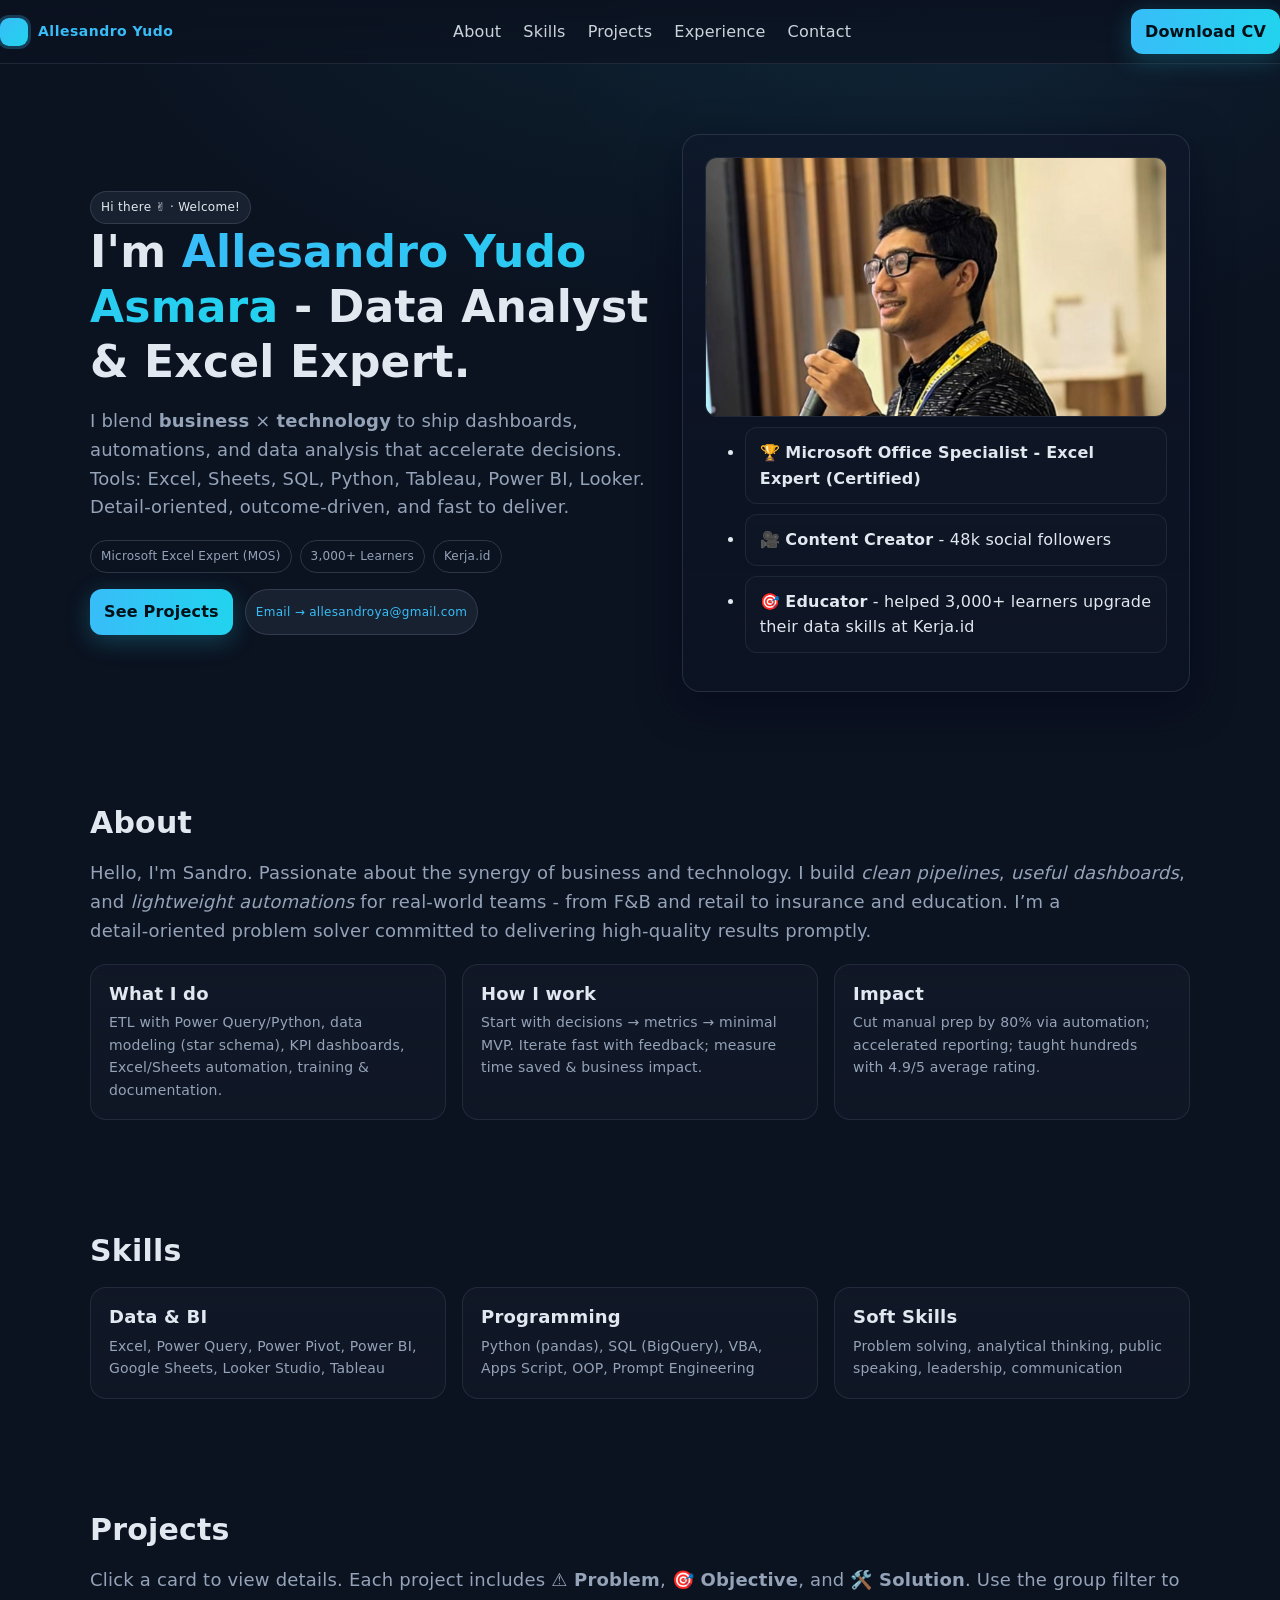
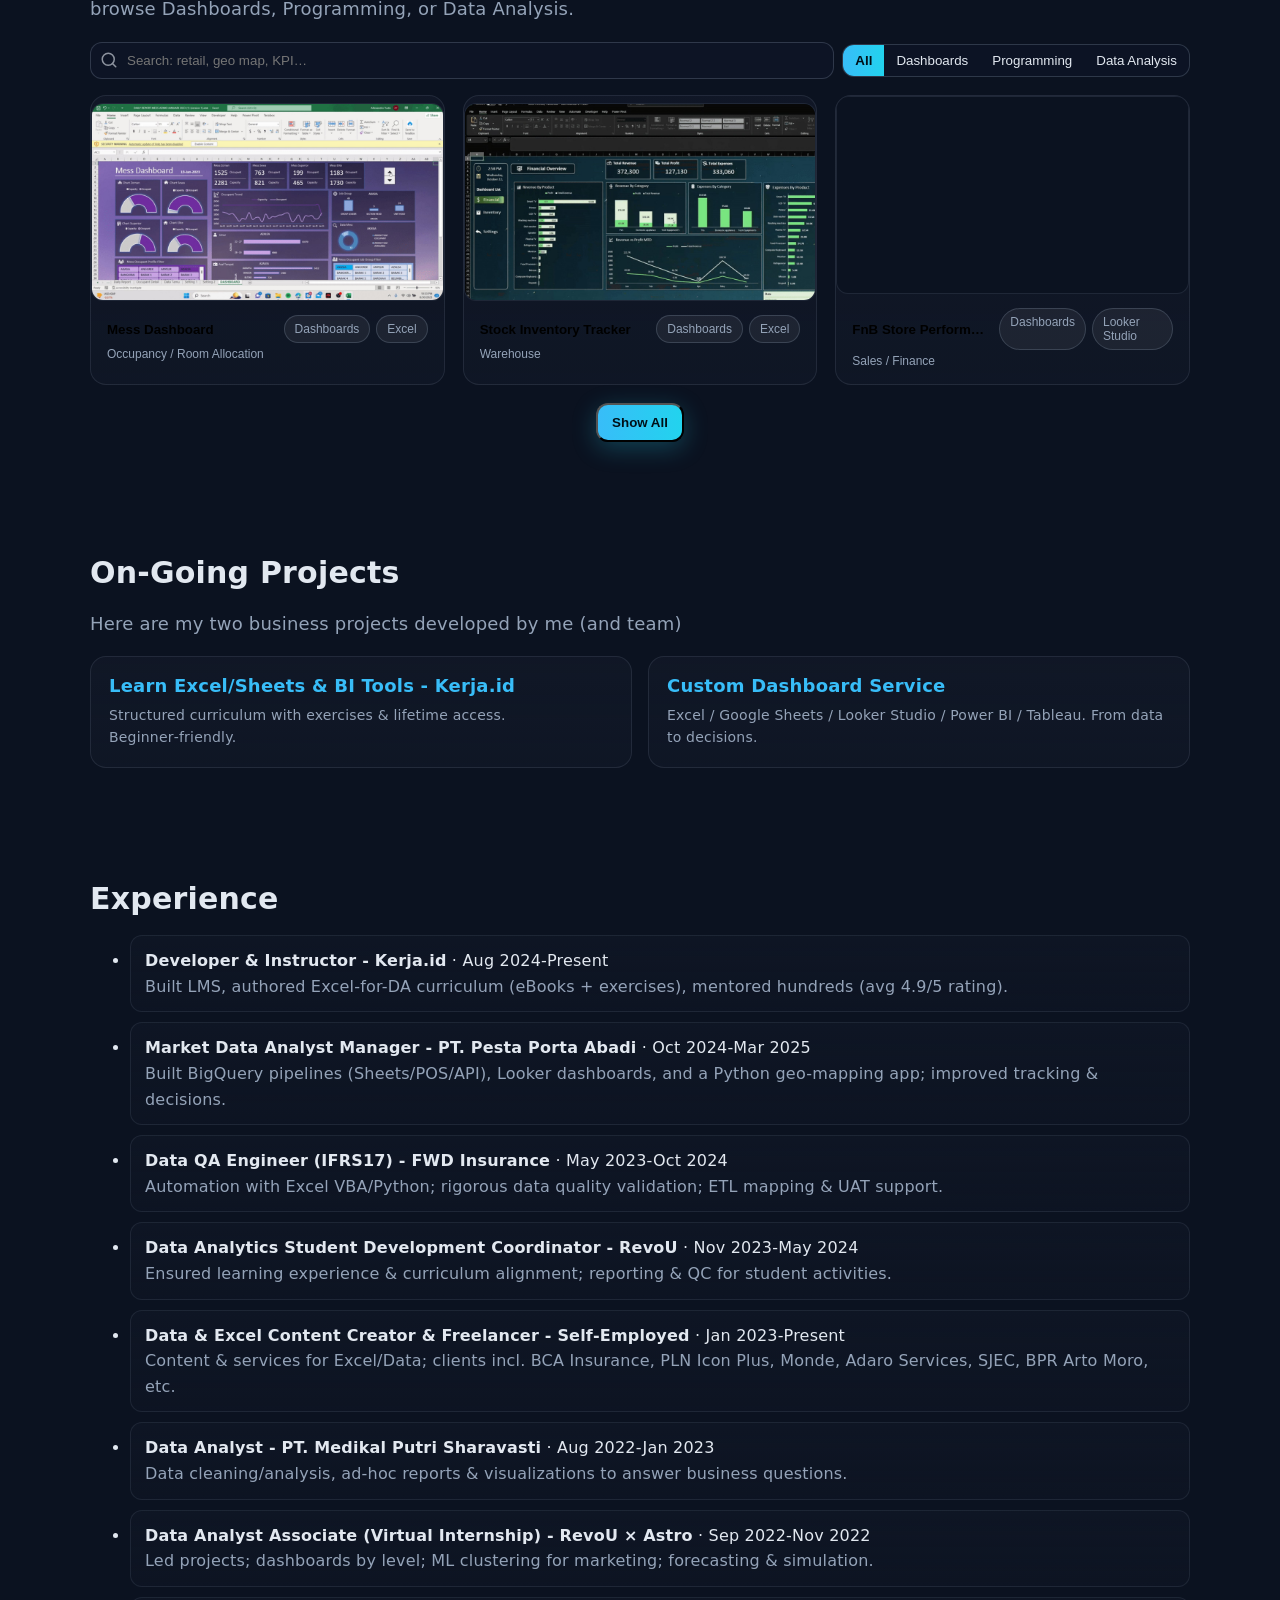
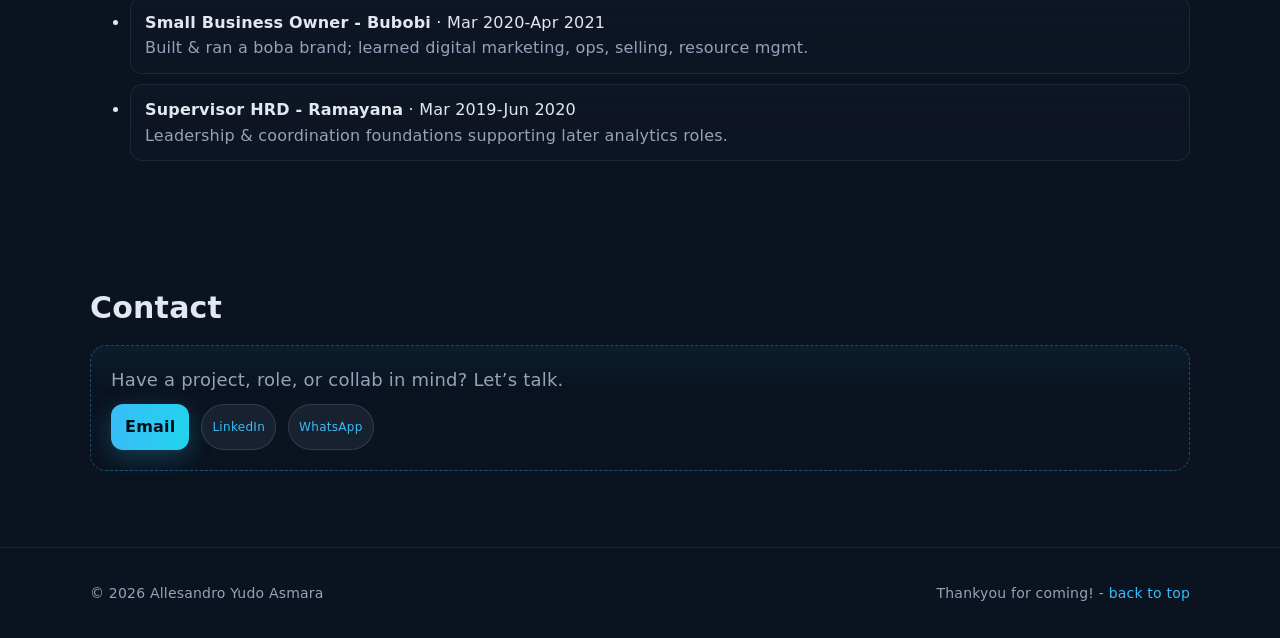
==== commit 03d8d661: "Fix gradient background repeat issue on mobile" ====
--- a/index.html
+++ b/index.html
@@ -34,13 +34,17 @@
       margin: 0;
       font-family: ui-sans-serif, system-ui, -apple-system, Segoe UI, Roboto, "Helvetica Neue", Arial, "Noto Sans", "Apple Color Emoji", "Segoe UI Emoji";
       color: var(--text);
-      background: radial-gradient(1200px 800px at 20% -10%, rgba(34,211,238,0.08), transparent 60%),
-                  radial-gradient(900px 600px at 90% 10%, rgba(56,189,248,0.10), transparent 60%),
+      background: radial-gradient(1000px 700px at 50% -10%, rgba(34,211,238,0.08), transparent 60%),
+                  radial-gradient(800px 600px at 80% 0%, rgba(56,189,248,0.08), transparent 60%),
                   var(--bg);
+      background-repeat: no-repeat;
+      background-attachment: fixed;
+      background-size: cover;
       line-height: 1.6;
       letter-spacing: 0.2px;
       padding-top: calc(env(safe-area-inset-top) + 0px);
     }
+
     a { color: var(--brand); text-decoration: none; }
     a:hover { text-decoration: underline; }
     .container { width: min(1100px, 92%); margin: 0 auto; }
@@ -125,11 +129,6 @@
     /* Mobile polish */
     @media (max-width: 960px) { .grid.cols-3 { grid-template-columns: 1fr 1fr; } }
     @media (max-width: 720px) {
-      :root { --header-h: 60px; }
-      header{ background: linear-gradient(to bottom, rgba(11,18,32,0.98), rgba(11,18,32,0.85)); }
-      .menu { display:none; }
-      .hero { grid-template-columns: 1fr; gap: 14px; }
-      .hero-card{ padding:14px; }
 
       /* ✅ Tambahan utama */
       .hero-card .project-thumb {
@@ -145,13 +144,17 @@
       section { padding: 40px 0; }
 
       .grid.cols-3, .grid.cols-2 { grid-template-columns: 1fr; }
-      .controls{ gap:10px; }
-      .controls-right{ width:100%; display:flex; justify-content:flex-start; }
-      .modal .panel .body{ grid-template-columns: 1fr; }
-    }
-
-
-    :focus-visible { outline: 3px solid var(--ring); outline-offset: 2px; border-radius: 6px; }
+      .controls { gap: 10px; }
+      .controls-right { width: 100%; display: flex; justify-content: flex-start; }
+      .modal .panel .body { grid-template-columns: 1fr; }
+
+      /* ✅ Tambahan baru: background mobile agar tidak berulang */
+      body {
+        background: linear-gradient(to bottom, #0b1220 0%, #0e172a 100%);
+      }
+    }
+
+
   </style>
 </head>
 <body>
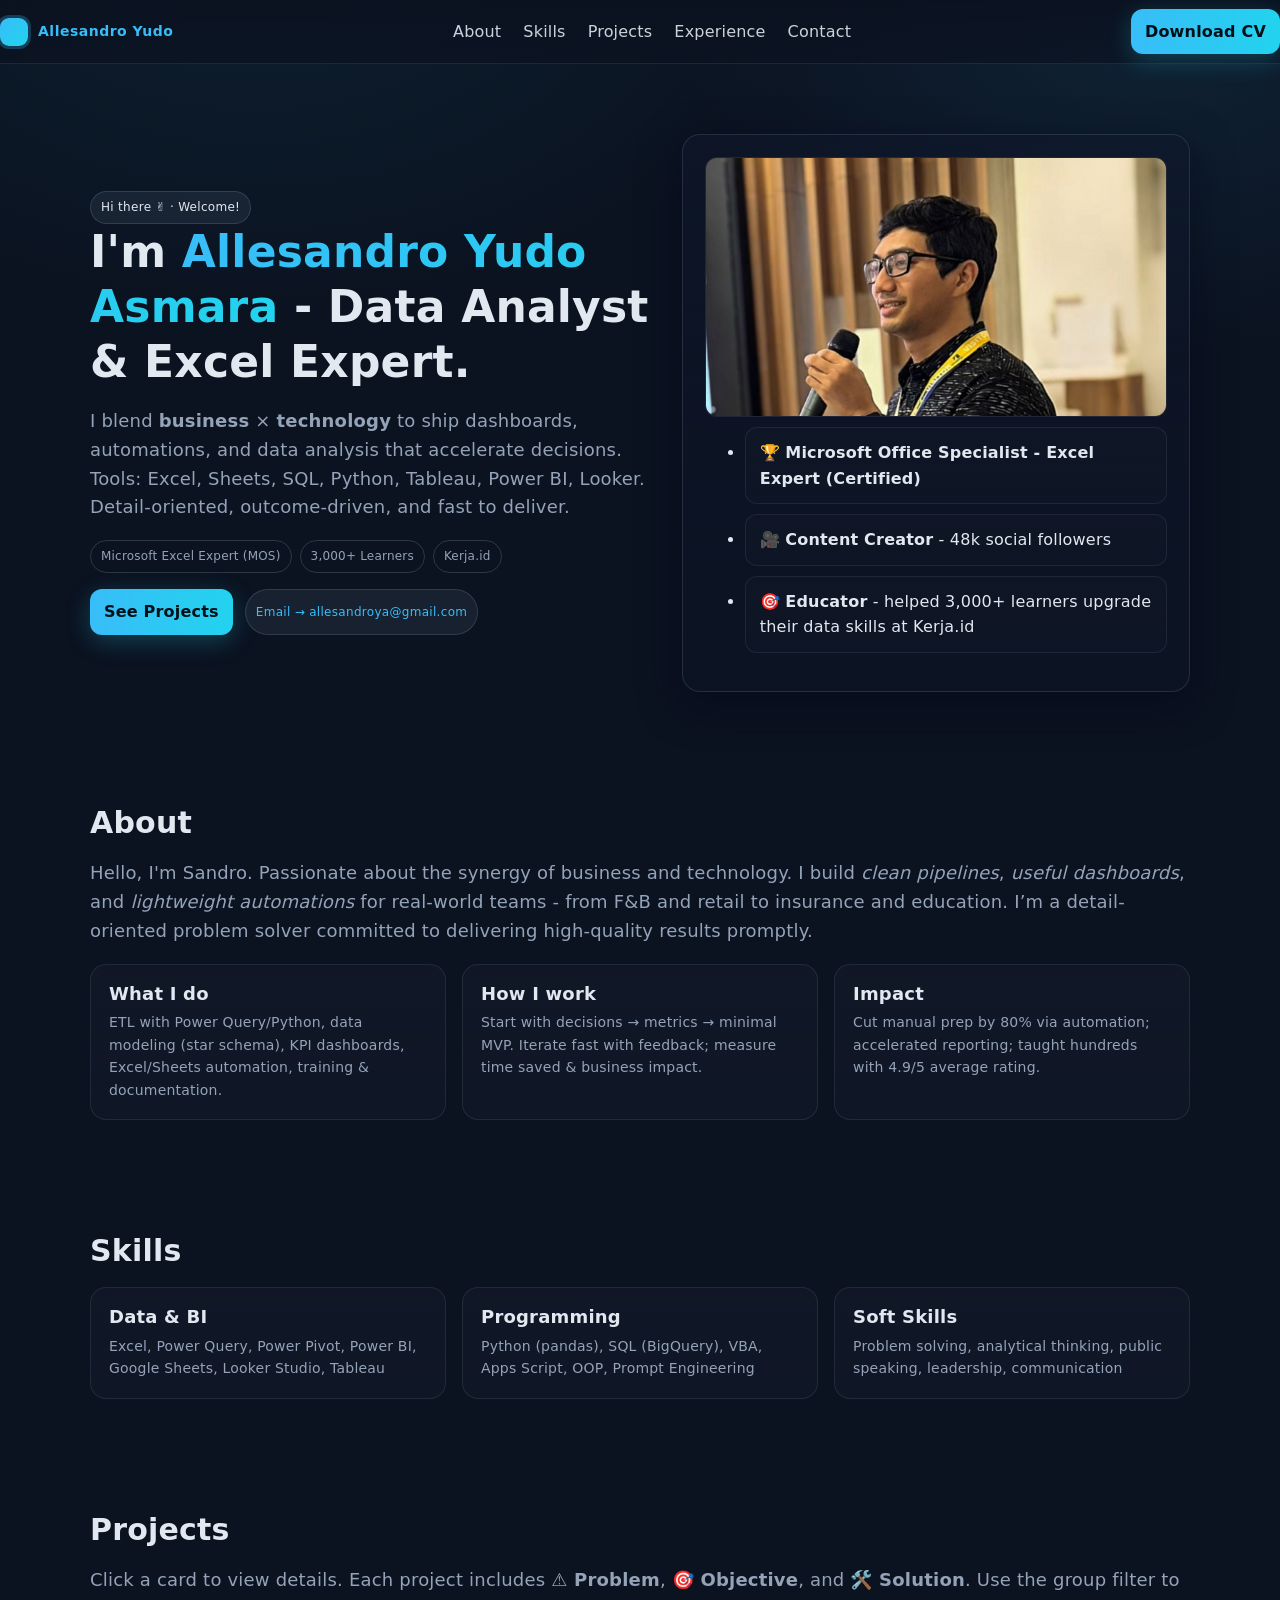
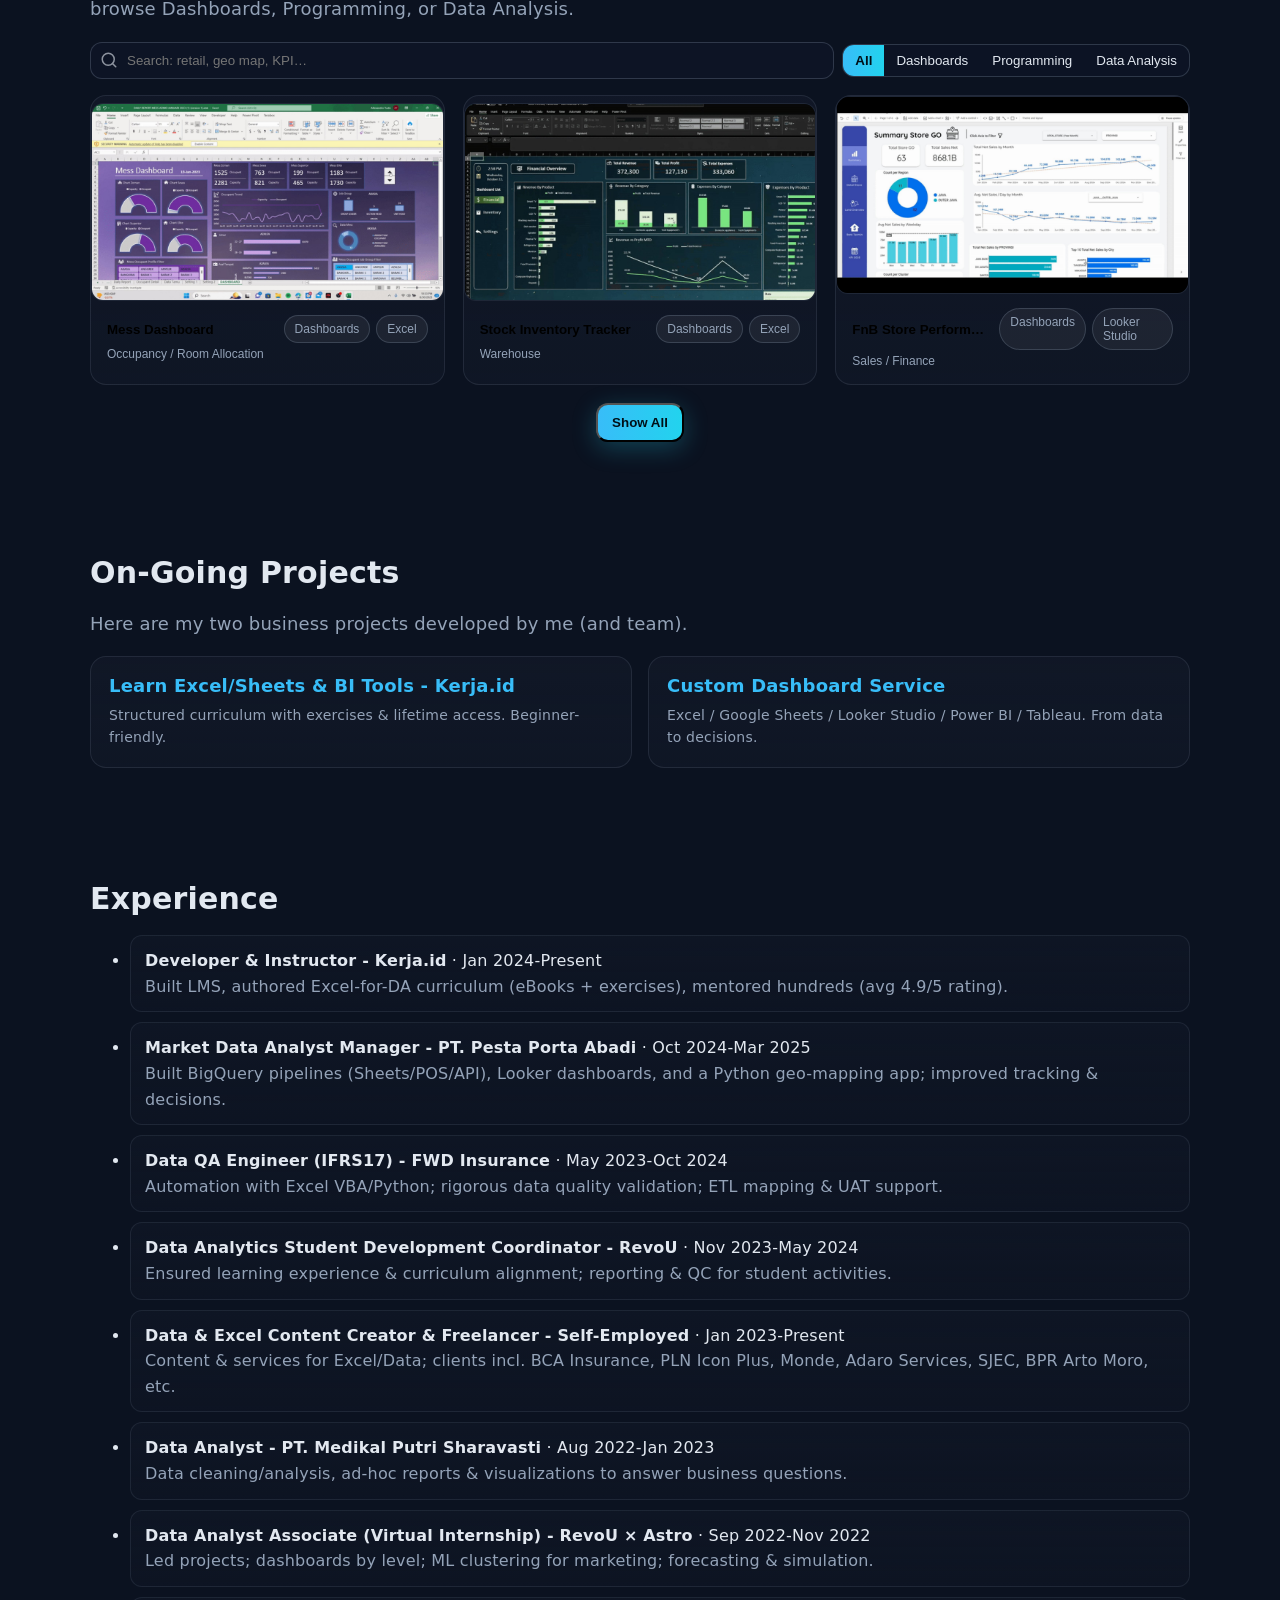
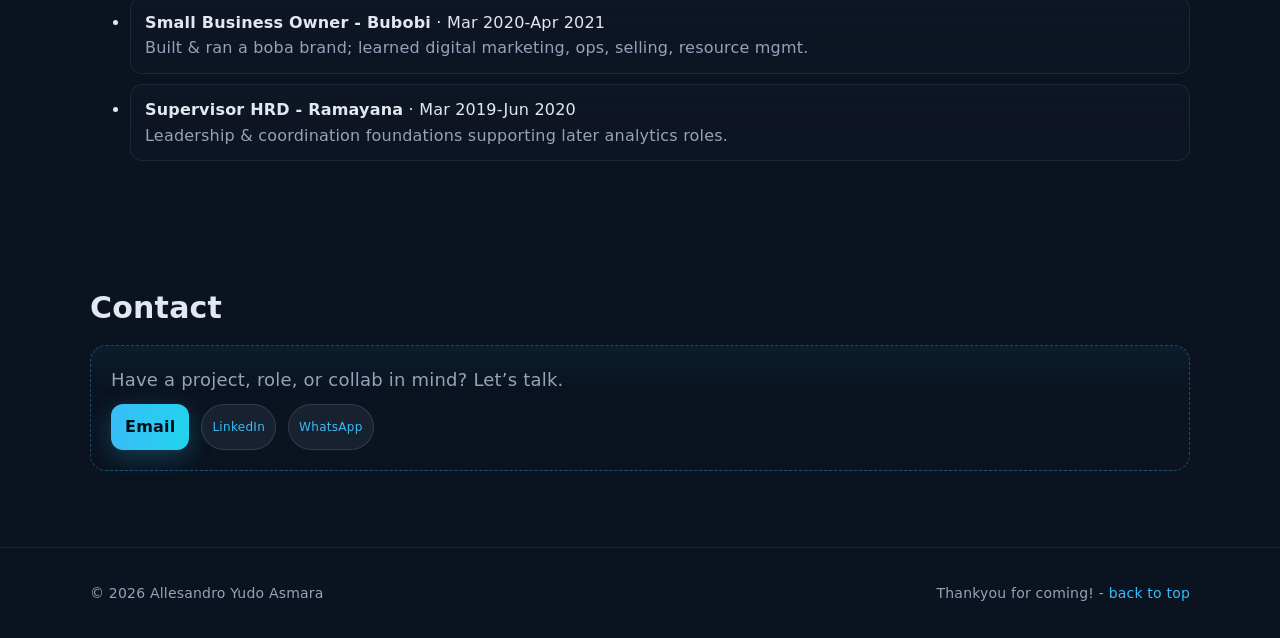
==== commit a29a6baf: "Update index.html" ====
--- a/index.html
+++ b/index.html
@@ -1,7 +1,7 @@
 <!doctype html>
 <html lang="en">
 <head>
-  <!-- Allesandro Yudo Asmara - Portfolio (Static HTML, v4: restored copy + filter order + external links) -->
+  <!-- Allesandro Yudo Asmara - Portfolio (Static HTML, v5) -->
   <meta charset="utf-8" />
   <meta name="viewport" content="width=device-width, initial-scale=1, viewport-fit=cover" />
   <title>Allesandro Yudo Asmara - Portfolio</title>
@@ -14,147 +14,140 @@
   <meta property="og:image" content="images/og-cover.png" />
   <link rel="icon" href="favicon.ico" />
   <style>
-    :root {
-      --bg: #0b1220;          /* slate-950 */
-      --panel: #0f172a;       /* slate-900 */
-      --muted: #94a3b8;       /* slate-400 */
-      --text: #e2e8f0;        /* slate-200 */
-      --brand: #38bdf8;       /* sky-400 */
-      --brand-2: #22d3ee;     /* cyan-400 */
-      --ring: rgba(56, 189, 248, 0.35);
-      --card: #111827;        /* gray-900 */
-      --rose: 244,63,94;      /* rose-500 */
-      --indigo: 99,102,241;   /* indigo-500 */
-      --emerald: 16,185,129;  /* emerald-500 */
-      --header-h: 64px;
-    }
-    * { box-sizing: border-box; }
-    html, body { height: 100%; }
-    body {
-      margin: 0;
-      font-family: ui-sans-serif, system-ui, -apple-system, Segoe UI, Roboto, "Helvetica Neue", Arial, "Noto Sans", "Apple Color Emoji", "Segoe UI Emoji";
-      color: var(--text);
-      background: radial-gradient(1000px 700px at 50% -10%, rgba(34,211,238,0.08), transparent 60%),
-                  radial-gradient(800px 600px at 80% 0%, rgba(56,189,248,0.08), transparent 60%),
-                  var(--bg);
-      background-repeat: no-repeat;
-      background-attachment: fixed;
-      background-size: cover;
-      line-height: 1.6;
-      letter-spacing: 0.2px;
-      padding-top: calc(env(safe-area-inset-top) + 0px);
-    }
-
-    a { color: var(--brand); text-decoration: none; }
-    a:hover { text-decoration: underline; }
-    .container { width: min(1100px, 92%); margin: 0 auto; }
-
-    header { position: sticky; top: 0; z-index: 50; backdrop-filter: blur(10px); background: linear-gradient(to bottom, rgba(11,18,32,0.95), rgba(11,18,32,0.70)); border-bottom: 1px solid rgba(148,163,184,0.15); height: var(--header-h); display: flex; align-items: center; }
-    .nav { display: flex; align-items: center; justify-content: space-between; width: 100%; }
-    .brand { display: flex; align-items: center; gap: 10px; font-weight: 700; }
-    .brand-badge { width: 28px; height: 28px; border-radius: 9px; background: linear-gradient(135deg, var(--brand), var(--brand-2)); box-shadow: 0 0 0 3px rgba(56,189,248,0.25); }
-    .menu { display: flex; gap: 22px; }
-    .menu a { color: var(--text); opacity: 0.9; }
-    .menu a:hover { opacity: 1; }
-    .cta { display: inline-flex; align-items: center; gap: 10px; background: linear-gradient(90deg,var(--brand),var(--brand-2)); color: #001018; font-weight: 700; border-radius: 12px; padding: 10px 14px; box-shadow: 0 6px 24px rgba(34,211,238,0.25); }
-    .cta:hover { filter: brightness(1.1); text-decoration: none; }
-
-    main { padding-top: 14px; }
-    section { padding: 56px 0; scroll-margin-top: calc(var(--header-h) + 12px); }
-    h1, h2, h3 { line-height: 1.25; margin: 0 0 14px; }
-    h1 { font-size: clamp(28px, 4.8vw, 44px); }
-    h2 { font-size: clamp(22px, 3.6vw, 30px); margin-bottom: 18px; }
-    p.lead { font-size: clamp(16px, 2.1vw, 18px); color: var(--muted); }
-
-    .hero { display: grid; grid-template-columns: 1.15fr 0.85fr; gap: 24px; align-items: center; }
-    .hero-card { background: linear-gradient(180deg, rgba(15,23,42,0.6), rgba(15,23,42,0.3)); border: 1px solid rgba(148,163,184,0.18); border-radius: 18px; padding: 22px; box-shadow: 0 12px 40px rgba(2,6,23,0.5); }
-    .pill { display: inline-flex; gap: 8px; align-items: center; background: rgba(148,163,184,0.1); padding: 6px 10px; border-radius: 999px; border: 1px solid rgba(148,163,184,0.2); font-size: 12px; letter-spacing: 0.3px; }
-    .badges { display: flex; flex-wrap: wrap; gap: 8px; margin-top: 14px; }
-
-    .grid { display: grid; gap: 16px; }
-    .grid.cols-3 { grid-template-columns: repeat(3, 1fr); }
-    .grid.cols-2 { grid-template-columns: repeat(2, 1fr); }
-
-    .card { background: linear-gradient(180deg, rgba(17,24,39,0.9), rgba(17,24,39,0.75)); border: 1px solid rgba(148,163,184,0.14); border-radius: 16px; padding: 18px; transition: transform .15s ease, border-color .15s ease; }
-    .card:hover { transform: translateY(-3px); border-color: rgba(34,211,238,0.35); }
-    .card h3 { font-size: 18px; margin: 0 0 6px; }
-    .card p { margin: 0; color: var(--muted); font-size: 14px; }
-
-    .project-thumb { aspect-ratio: 16/9; width: 100%; border-radius: 12px; background: #0b1220; border: 1px solid rgba(148,163,184,0.15); display: grid; place-items: center; font-size: 12px; color: var(--muted); margin-bottom: 10px; overflow: hidden; }
-    .chip { font-size: 12px; padding: 6px 10px; border: 1px solid rgba(148,163,184,0.25); border-radius: 999px; color: var(--muted); }
-
-    .list { display: grid; gap: 10px; }
-    .list li { background: linear-gradient(180deg, rgba(17,24,39,0.6), rgba(17,24,39,0.4)); border: 1px solid rgba(148,163,184,0.12); padding: 12px 14px; border-radius: 12px; }
-
-    .contact { background: linear-gradient(180deg, rgba(34,211,238,0.06), transparent 40%); border: 1px dashed rgba(56,189,248,0.35); border-radius: 16px; padding: 20px; }
-
-    footer { padding: 34px 0; color: var(--muted); font-size: 14px; border-top: 1px solid rgba(148,163,184,0.14); margin-top: 20px; }
+    :root{
+      --bg:#0b1220;            /* slate-950 */
+      --panel:#0f172a;         /* slate-900 */
+      --muted:#94a3b8;         /* slate-400 */
+      --text:#e2e8f0;          /* slate-200 */
+      --brand:#38bdf8;         /* sky-400 */
+      --brand-2:#22d3ee;       /* cyan-400 */
+      --ring:rgba(56,189,248,.35);
+      --card:#111827;          /* gray-900 */
+      --rose:244,63,94;        /* rose-500 */
+      --indigo:99,102,241;     /* indigo-500 */
+      --emerald:16,185,129;    /* emerald-500 */
+      --header-h:64px;
+    }
+    *{box-sizing:border-box}
+    html,body{height:100%}
+    body{
+      margin:0;
+      font-family:ui-sans-serif,system-ui,-apple-system,Segoe UI,Roboto,"Helvetica Neue",Arial,"Noto Sans","Apple Color Emoji","Segoe UI Emoji";
+      color:var(--text);
+      /* ✅ Desktop gradient restored */
+      background:
+        radial-gradient(1000px 700px at 20% -10%, rgba(34,211,238,.08), transparent 60%),
+        radial-gradient(800px 600px at 90% 0%, rgba(56,189,248,.10), transparent 60%),
+        var(--bg);
+      background-repeat:no-repeat;
+      background-attachment:fixed;
+      background-size:cover;
+      line-height:1.6;
+      letter-spacing:.2px;
+      padding-top:calc(env(safe-area-inset-top) + 0px);
+    }
+    a{color:var(--brand);text-decoration:none}
+    a:hover{text-decoration:underline}
+    .container{width:min(1100px,92%);margin:0 auto}
+
+    header{position:sticky;top:0;z-index:50;backdrop-filter:blur(10px);background:linear-gradient(to bottom,rgba(11,18,32,.95),rgba(11,18,32,.70));border-bottom:1px solid rgba(148,163,184,.15);height:var(--header-h);display:flex;align-items:center}
+    .nav{display:flex;align-items:center;justify-content:space-between;width:100%}
+    .brand{display:flex;align-items:center;gap:10px;font-weight:700}
+    .brand-badge{width:28px;height:28px;border-radius:9px;background:linear-gradient(135deg,var(--brand),var(--brand-2));box-shadow:0 0 0 3px rgba(56,189,248,.25)}
+    .menu{display:flex;gap:22px}
+    .menu a{color:var(--text);opacity:.9}
+    .menu a:hover{opacity:1}
+    .cta{display:inline-flex;align-items:center;gap:10px;background:linear-gradient(90deg,var(--brand),var(--brand-2));color:#001018;font-weight:700;border-radius:12px;padding:10px 14px;box-shadow:0 6px 24px rgba(34,211,238,.25)}
+    .cta:hover{filter:brightness(1.1);text-decoration:none}
+
+    main{padding-top:14px}
+    section{padding:56px 0;scroll-margin-top:calc(var(--header-h) + 12px)}
+    h1,h2,h3{line-height:1.25;margin:0 0 14px}
+    h1{font-size:clamp(28px,4.8vw,44px)}
+    h2{font-size:clamp(22px,3.6vw,30px);margin-bottom:18px}
+    p.lead{font-size:clamp(16px,2.1vw,18px);color:var(--muted)}
+
+    .hero{display:grid;grid-template-columns:1.15fr .85fr;gap:24px;align-items:center}
+    .hero-card{background:linear-gradient(180deg,rgba(15,23,42,.6),rgba(15,23,42,.3));border:1px solid rgba(148,163,184,.18);border-radius:18px;padding:22px;box-shadow:0 12px 40px rgba(2,6,23,.5)}
+    .pill{display:inline-flex;gap:8px;align-items:center;background:rgba(148,163,184,.1);padding:6px 10px;border-radius:999px;border:1px solid rgba(148,163,184,.2);font-size:12px;letter-spacing:.3px}
+    .badges{display:flex;flex-wrap:wrap;gap:8px;margin-top:14px}
+
+    .grid{display:grid;gap:16px}
+    .grid.cols-3{grid-template-columns:repeat(3,1fr)}
+    .grid.cols-2{grid-template-columns:repeat(2,1fr)}
+
+    .card{background:linear-gradient(180deg,rgba(17,24,39,.9),rgba(17,24,39,.75));border:1px solid rgba(148,163,184,.14);border-radius:16px;padding:18px;transition:transform .15s ease,border-color .15s ease}
+    .card:hover{transform:translateY(-3px);border-color:rgba(34,211,238,.35)}
+    .card h3{font-size:18px;margin:0 0 6px}
+    .card p{margin:0;color:var(--muted);font-size:14px}
+
+    .project-thumb{aspect-ratio:16/9;width:100%;border-radius:12px;background:#0b1220;border:1px solid rgba(148,163,184,.15);display:grid;place-items:center;font-size:12px;color:var(--muted);margin-bottom:10px;overflow:hidden}
+    .chip{font-size:12px;padding:6px 10px;border:1px solid rgba(148,163,184,.25);border-radius:999px;color:var(--muted)}
+
+    .list{display:grid;gap:10px}
+    .list li{background:linear-gradient(180deg,rgba(17,24,39,.6),rgba(17,24,39,.4));border:1px solid rgba(148,163,184,.12);padding:12px 14px;border-radius:12px}
+
+    .contact{background:linear-gradient(180deg,rgba(34,211,238,.06),transparent 40%);border:1px dashed rgba(56,189,248,.35);border-radius:16px;padding:20px}
+
+    footer{padding:34px 0;color:var(--muted);font-size:14px;border-top:1px solid rgba(148,163,184,.14);margin-top:20px}
 
     /* Controls: search on left, group chips on right */
-    .controls { display: flex; gap: 8px; flex-wrap: wrap; align-items: center; justify-content: space-between; }
-    .controls-right { margin-left: auto; }
-    .segment { display: inline-flex; overflow: hidden; border-radius: 12px; border: 1px solid rgba(148,163,184,0.25); background: rgba(15,23,42,0.45); }
-    .segment button{ padding: 8px 12px; color: var(--text); background: transparent; border: 0; cursor: pointer; }
-    .segment button.active{ background: linear-gradient(90deg,var(--brand),var(--brand-2)); color: #001018; font-weight: 700; }
-    .search{ position: relative; flex:1; min-width: 220px; }
-    .search input{ width:100%; background: rgba(15,23,42,0.6); border: 1px solid rgba(148,163,184,0.25); color: var(--text); padding: 10px 12px 10px 36px; border-radius: 12px; }
-    .search .icon{ position: absolute; left: 10px; top: 50%; transform: translateY(-50%); opacity: .6; }
+    .controls{display:flex;gap:8px;flex-wrap:wrap;align-items:center;justify-content:space-between}
+    .controls-right{margin-left:auto}
+    .segment{display:inline-flex;overflow:hidden;border-radius:12px;border:1px solid rgba(148,163,184,.25);background:rgba(15,23,42,.45)}
+    .segment button{padding:8px 12px;color:var(--text);background:transparent;border:0;cursor:pointer}
+    .segment button.active{background:linear-gradient(90deg,var(--brand),var(--brand-2));color:#001018;font-weight:700}
+    .search{position:relative;flex:1;min-width:220px}
+    .search input{width:100%;background:rgba(15,23,42,.6);border:1px solid rgba(148,163,184,.25);color:var(--text);padding:10px 12px 10px 36px;border-radius:12px}
+    .search .icon{position:absolute;left:10px;top:50%;transform:translateY(-50%);opacity:.6}
 
     /* Modal */
-    .modal{ position: fixed; inset: 0; display: none; place-items: center; padding: 20px; z-index: 100; }
-    .modal.open{ display: grid; }
-    .modal .shade{ position: absolute; inset: 0; background: rgba(0,0,0,.6); }
-    .modal .panel{ position: relative; z-index: 1; width: min(1000px, 96vw); background: #0d1526; border: 1px solid rgba(148,163,184,0.25); border-radius: 16px; box-shadow: 0 30px 100px rgba(0,0,0,.4); }
-    .modal .panel header{ display:flex; justify-content: space-between; align-items: center; gap: 12px; padding: 16px 18px; border-bottom: 1px solid rgba(148,163,184,0.18); background: rgba(13,21,38,0.9); backdrop-filter: blur(8px); position: sticky; top:0; border-radius: 16px 16px 0 0; }
-    .btns{ display:flex; gap:8px; }
-    .btn{ display:inline-flex; align-items:center; gap:8px; padding:8px 12px; border-radius:12px; border:1px solid rgba(148,163,184,.25); background: rgba(17,24,39,.5); color:var(--text); cursor:pointer; text-decoration:none; }
-    .btn.primary{ background: linear-gradient(90deg,var(--brand),var(--brand-2)); color:#001018; border-color: transparent; font-weight:700; }
-    .modal .panel h3{ margin: 0; font-size: 18px; }
-    .modal .panel .body{ padding: 18px; display: grid; gap: 18px; grid-template-columns: 1.25fr .9fr; }
-    .modal .panel .media{ border: 1px solid rgba(148,163,184,0.18); border-radius: 12px; overflow: hidden; background: #000; display: grid; place-items: center; }
-    .modal .panel .media img, .modal .panel .media video{ width: 100%; height: 100%; object-fit: contain; max-height: 70vh; background: #000; }
-    .modal .panel .stack{ display: grid; gap: 12px; }
+    .modal{position:fixed;inset:0;display:none;place-items:center;padding:20px;z-index:100}
+    .modal.open{display:grid}
+    .modal .shade{position:absolute;inset:0;background:rgba(0,0,0,.6)}
+    .modal .panel{position:relative;z-index:1;width:min(1000px,96vw);background:#0d1526;border:1px solid rgba(148,163,184,.25);border-radius:16px;box-shadow:0 30px 100px rgba(0,0,0,.4)}
+    .modal .panel header{display:flex;justify-content:space-between;align-items:center;gap:12px;padding:16px 18px;border-bottom:1px solid rgba(148,163,184,.18);background:rgba(13,21,38,.9);backdrop-filter:blur(8px);position:sticky;top:0;border-radius:16px 16px 0 0}
+    .btns{display:flex;gap:8px}
+    .btn{display:inline-flex;align-items:center;gap:8px;padding:8px 12px;border-radius:12px;border:1px solid rgba(148,163,184,.25);background:rgba(17,24,39,.5);color:var(--text);cursor:pointer;text-decoration:none}
+    .btn.primary{background:linear-gradient(90deg,var(--brand),var(--brand-2));color:#001018;border-color:transparent;font-weight:700}
+    .modal .panel h3{margin:0;font-size:18px}
+    .modal .panel .body{padding:18px;display:grid;gap:18px;grid-template-columns:1.25fr .9fr}
+    .modal .panel .media{border:1px solid rgba(148,163,184,.18);border-radius:12px;overflow:hidden;background:#000;display:grid;place-items:center}
+    .modal .panel .media img,.modal .panel .media video{width:100%;height:100%;object-fit:contain;max-height:70vh;background:#000}
+    .modal .panel .stack{display:grid;gap:12px}
 
     /* Detail cards */
-    .detail{ border-radius: 12px; border:1px solid rgba(148,163,184,.18); padding: 12px; background: rgba(17,24,39,.65); }
-    .detail .head{ display:flex; align-items:center; gap:8px; font-weight:700; }
-    .detail .txt{ margin-top:6px; font-size:14px; color:var(--text); line-height:1.65; }
-    .detail.problem{ background: linear-gradient(180deg, rgba(var(--rose),.16), rgba(var(--rose),.06)); border-color: rgba(var(--rose),.28); }
-    .detail.problem .head{ color: rgba(var(--rose),.9); }
-    .detail.objective{ background: linear-gradient(180deg, rgba(var(--indigo),.16), rgba(var(--indigo),.06)); border-color: rgba(var(--indigo),.28); }
-    .detail.objective .head{ color: rgba(var(--indigo),.92); }
-    .detail.solution{ background: linear-gradient(180deg, rgba(var(--emerald),.16), rgba(var(--emerald),.06)); border-color: rgba(var(--emerald),.28); }
-    .detail.solution .head{ color: rgba(var(--emerald),.92); }
-
-    /* Mobile polish */
-    @media (max-width: 960px) { .grid.cols-3 { grid-template-columns: 1fr 1fr; } }
-    @media (max-width: 720px) {
-
-      /* ✅ Tambahan utama */
-      .hero-card .project-thumb {
-        height: clamp(180px, 52vw, 240px) !important;
-        border-radius: 14px;
-      }
-      .hero-card .project-thumb img {
-        object-fit: cover;
-        object-position: center 18%;
-      }
-
-      /* ✅ Tambahan: supaya jarak antar section lebih rapi */
-      section { padding: 40px 0; }
-
-      .grid.cols-3, .grid.cols-2 { grid-template-columns: 1fr; }
-      .controls { gap: 10px; }
-      .controls-right { width: 100%; display: flex; justify-content: flex-start; }
-      .modal .panel .body { grid-template-columns: 1fr; }
-
-      /* ✅ Tambahan baru: background mobile agar tidak berulang */
-      body {
-        background: linear-gradient(to bottom, #0b1220 0%, #0e172a 100%);
-      }
-    }
-
-
+    .detail{border-radius:12px;border:1px solid rgba(148,163,184,.18);padding:12px;background:rgba(17,24,39,.65)}
+    .detail .head{display:flex;align-items:center;gap:8px;font-weight:700}
+    .detail .txt{margin-top:6px;font-size:14px;color:var(--text);line-height:1.65}
+    .detail.problem{background:linear-gradient(180deg,rgba(var(--rose),.16),rgba(var(--rose),.06));border-color:rgba(var(--rose),.28)}
+    .detail.problem .head{color:rgba(var(--rose),.9)}
+    .detail.objective{background:linear-gradient(180deg,rgba(var(--indigo),.16),rgba(var(--indigo),.06));border-color:rgba(var(--indigo),.28)}
+    .detail.objective .head{color:rgba(var(--indigo),.92)}
+    .detail.solution{background:linear-gradient(180deg,rgba(var(--emerald),.16),rgba(var(--emerald),.06));border-color:rgba(var(--emerald),.28)}
+    .detail.solution .head{color:rgba(var(--emerald),.92)}
+
+    /* ✅ Mobile polish + hero fix + mobile background */
+    @media (max-width:720px){
+      :root{--header-h:60px}
+      header{background:linear-gradient(to bottom,rgba(11,18,32,.98),rgba(11,18,32,.85))}
+      .menu{display:none}
+      .hero{grid-template-columns:1fr;gap:14px;align-items:start}
+      .hero-card{padding:14px}
+      .hero-card .project-thumb{height:clamp(180px,52vw,240px)!important;border-radius:14px}
+      .hero-card .project-thumb img{object-fit:cover;object-position:center 18%}
+      section{padding:40px 0}
+      .grid.cols-3,.grid.cols-2{grid-template-columns:1fr}
+      .controls{gap:10px}
+      .controls-right{width:100%;display:flex;justify-content:flex-start}
+      .modal .panel .body{grid-template-columns:1fr}
+      /* ✅ Mobile background simplified (no repeating glow) */
+      body{background:linear-gradient(to bottom,#0b1220 0%,#0e172a 100%)}
+      /* Slightly smaller hero heading so it doesn't dominate */
+      h1{font-size:clamp(26px,7vw,38px)}
+    }
+
+    :focus-visible{outline:3px solid var(--ring);outline-offset:2px;border-radius:6px}
   </style>
 </head>
 <body>
@@ -162,7 +155,7 @@
     <div class="container nav">
       <div class="brand">
         <div class="brand-badge" aria-hidden="true"></div>
-        <a href="#top" style="font-size: 14px; letter-spacing: 0.5px;">Allesandro Yudo</a>
+        <a href="#top" style="font-size:14px;letter-spacing:.5px;">Allesandro Yudo</a>
       </div>
       <nav class="menu" aria-label="Primary">
         <a href="#about">About</a>
@@ -179,21 +172,21 @@
     <section class="hero" aria-label="Intro">
       <div>
         <span class="pill">Hi there ✌️ · Welcome!</span>
-        <h1>I'm <span style="background: linear-gradient(90deg,var(--brand),var(--brand-2)); -webkit-background-clip: text; background-clip: text; color: transparent;">Allesandro Yudo Asmara</span> - Data Analyst & Excel Expert.</h1>
-        <p class="lead">I blend <strong>business</strong> × <strong>technology</strong> to ship dashboards, automations, and data analysis that accelerate decisions. Tools: Excel, Sheets, SQL, Python, Tableau, Power BI, Looker. Detail‑oriented, outcome‑driven, and fast to deliver.</p>
+        <h1>I'm <span style="background:linear-gradient(90deg,var(--brand),var(--brand-2));-webkit-background-clip:text;background-clip:text;color:transparent;">Allesandro Yudo Asmara</span> - Data Analyst & Excel Expert.</h1>
+        <p class="lead">I blend <strong>business</strong> × <strong>technology</strong> to ship dashboards, automations, and data analysis that accelerate decisions. Tools: Excel, Sheets, SQL, Python, Tableau, Power BI, Looker. Detail-oriented, outcome-driven, and fast to deliver.</p>
         <div class="badges" aria-label="Highlights">
           <span class="chip">Microsoft Excel Expert (MOS)</span>
           <span class="chip">3,000+ Learners</span>
           <span class="chip">Kerja.id</span>
         </div>
-        <div style="margin-top:16px; display:flex; gap:12px; flex-wrap:wrap;">
+        <div style="margin-top:16px;display:flex;gap:12px;flex-wrap:wrap;">
           <a class="cta" href="#projects">See Projects</a>
           <a class="pill" href="mailto:allesandroya@gmail.com">Email → allesandroya@gmail.com</a>
         </div>
       </div>
       <div class="hero-card">
-        <div class="project-thumb" style="height: 260px; padding:0;">
-          <img src="images/photo.jpg" alt="Profile photo" style="width:100%; height:100%; object-fit:cover;" />
+        <div class="project-thumb" style="height:260px;padding:0;">
+          <img src="images/photo.jpg" alt="Profile photo" style="width:100%;height:100%;object-fit:cover;" />
         </div>
         <ul class="list" style="margin-top:10px;">
           <li>🏆 <strong>Microsoft Office Specialist - Excel Expert (Certified)</strong></li>
@@ -205,7 +198,7 @@
 
     <section id="about" aria-labelledby="about-title">
       <h2 id="about-title">About</h2>
-      <p class="lead">Hello, I'm Sandro. Passionate about the synergy of business and technology. I build <em>clean pipelines</em>, <em>useful dashboards</em>, and <em>lightweight automations</em> for real‑world teams - from F&B and retail to insurance and education. I’m a detail‑oriented problem solver committed to delivering high‑quality results promptly.</p>
+      <p class="lead">Hello, I'm Sandro. Passionate about the synergy of business and technology. I build <em>clean pipelines</em>, <em>useful dashboards</em>, and <em>lightweight automations</em> for real-world teams - from F&B and retail to insurance and education. I’m a detail-oriented problem solver committed to delivering high-quality results promptly.</p>
       <div class="grid cols-3" style="margin-top:16px;">
         <div class="card"><h3>What I do</h3><p>ETL with Power Query/Python, data modeling (star schema), KPI dashboards, Excel/Sheets automation, training & documentation.</p></div>
         <div class="card"><h3>How I work</h3><p>Start with decisions → metrics → minimal MVP. Iterate fast with feedback; measure time saved & business impact.</p></div>
@@ -226,7 +219,7 @@
       <h2 id="projects-title">Projects</h2>
       <p class="lead">Click a card to view details. Each project includes <strong>⚠️ Problem</strong>, <strong>🎯 Objective</strong>, and <strong>🛠️ Solution</strong>. Use the group filter to browse Dashboards, Programming, or Data Analysis.</p>
 
-      <div class="controls" style="margin: 16px 0;">
+      <div class="controls" style="margin:16px 0;">
         <label class="search" for="q">
           <svg class="icon" width="18" height="18" viewBox="0 0 24 24" fill="none" stroke="currentColor" stroke-width="2" stroke-linecap="round" stroke-linejoin="round"><circle cx="11" cy="11" r="8"></circle><line x1="21" y1="21" x2="16.65" y2="16.65"></line></svg>
           <input id="q" type="search" placeholder="Search: retail, geo map, KPI…" />
@@ -237,7 +230,7 @@
       </div>
 
       <div id="gallery" class="grid cols-3" aria-live="polite" style="gap:18px;"></div>
-      <div style="display:flex; justify-content:center; margin-top:18px;">
+      <div style="display:flex;justify-content:center;margin-top:18px;">
         <button id="toggleMore" class="cta" style="padding:10px 14px;">Show All</button>
       </div>
 
@@ -248,7 +241,7 @@
           <header>
             <div>
               <h3 id="mTitle">Title</h3>
-              <div id="mIndustry" style="color:#94a3b8; margin-top:4px; font-size:14px;">Industry</div>
+              <div id="mIndustry" style="color:#94a3b8;margin-top:4px;font-size:14px;">Industry</div>
             </div>
             <div class="btns">
               <a id="mFull" class="btn" href="#" target="_blank" rel="noopener">Full view ↗</a>
@@ -263,7 +256,7 @@
               <div class="detail solution"><div class="head">🛠️ Solution</div><div id="mSolution" class="txt"></div></div>
               <div class="detail" id="mResultsWrap" style="display:none;">
                 <div class="head">✅ Results & Impact</div>
-                <ul id="mResults" class="txt" style="margin:6px 0 0 18px; list-style:disc;"></ul>
+                <ul id="mResults" class="txt" style="margin:6px 0 0 18px;list-style:disc;"></ul>
               </div>
             </div>
           </div>
@@ -274,11 +267,11 @@
     <!-- Services & Class -->
     <section id="services-links" aria-labelledby="services-links-title">
       <h2 id="services-links-title">On-Going Projects</h2>
-      <p class="lead">Here are my two business projects developed by me (and team)</p>
+      <p class="lead">Here are my two business projects developed by me (and team).</p>
       <div class="grid cols-2" style="margin-top:16px;">
         <a class="card" href="https://kerja.id/belajar-excel-dari-nol/" target="_blank" rel="noopener">
           <h3>Learn Excel/Sheets & BI Tools - Kerja.id</h3>
-          <p>Structured curriculum with exercises & lifetime access. Beginner‑friendly.</p>
+          <p>Structured curriculum with exercises & lifetime access. Beginner-friendly.</p>
         </a>
         <a class="card" href="https://allesandroya.github.io/jasa-bikin-dashboard/" target="_blank" rel="noopener">
           <h3>Custom Dashboard Service</h3>
@@ -290,15 +283,15 @@
     <section id="experience" aria-labelledby="exp-title">
       <h2 id="exp-title">Experience</h2>
       <ul class="list" aria-label="Timeline">
-        <li><strong>Developer & Instructor - Kerja.id</strong> · Aug 2024-Present<div style="color: var(--muted);">Built LMS, authored Excel-for-DA curriculum (eBooks + exercises), mentored hundreds (avg 4.9/5 rating).</div></li>
-        <li><strong>Market Data Analyst Manager - PT. Pesta Porta Abadi</strong> · Oct 2024-Mar 2025<div style="color: var(--muted);">Built BigQuery pipelines (Sheets/POS/API), Looker dashboards, and a Python geo-mapping app; improved tracking & decisions.</div></li>
-        <li><strong>Data QA Engineer (IFRS17) - FWD Insurance</strong> · May 2023-Oct 2024<div style="color: var(--muted);">Automation with Excel VBA/Python; rigorous data quality validation; ETL mapping & UAT support.</div></li>
-        <li><strong>Data Analytics Student Development Coordinator - RevoU</strong> · Nov 2023-May 2024<div style="color: var(--muted);">Ensured learning experience & curriculum alignment; reporting & QC for student activities.</div></li>
-        <li><strong>Data & Excel Content Creator & Freelancer - Self‑Employed</strong> · Jan 2023-Present<div style="color: var(--muted);">Content & services for Excel/Data; clients incl. BCA Insurance, PLN Icon Plus, Monde, Adaro Services, SJEC, BPR Arto Moro, etc.</div></li>
-        <li><strong>Data Analyst - PT. Medikal Putri Sharavasti</strong> · Aug 2022-Jan 2023<div style="color: var(--muted);">Data cleaning/analysis, ad‑hoc reports & visualizations to answer business questions.</div></li>
-        <li><strong>Data Analyst Associate (Virtual Internship) - RevoU × Astro</strong> · Sep 2022-Nov 2022<div style="color: var(--muted);">Led projects; dashboards by level; ML clustering for marketing; forecasting & simulation.</div></li>
-        <li><strong>Small Business Owner - Bubobi</strong> · Mar 2020-Apr 2021<div style="color: var(--muted);">Built & ran a boba brand; learned digital marketing, ops, selling, resource mgmt.</div></li>
-        <li><strong>Supervisor HRD - Ramayana</strong> · Mar 2019-Jun 2020<div style="color: var(--muted);">Leadership & coordination foundations supporting later analytics roles.</div></li>
+        <li><strong>Developer & Instructor - Kerja.id</strong> · Jan 2024-Present<div style="color:var(--muted);">Built LMS, authored Excel-for-DA curriculum (eBooks + exercises), mentored hundreds (avg 4.9/5 rating).</div></li>
+        <li><strong>Market Data Analyst Manager - PT. Pesta Porta Abadi</strong> · Oct 2024-Mar 2025<div style="color:var(--muted);">Built BigQuery pipelines (Sheets/POS/API), Looker dashboards, and a Python geo-mapping app; improved tracking & decisions.</div></li>
+        <li><strong>Data QA Engineer (IFRS17) - FWD Insurance</strong> · May 2023-Oct 2024<div style="color:var(--muted);">Automation with Excel VBA/Python; rigorous data quality validation; ETL mapping & UAT support.</div></li>
+        <li><strong>Data Analytics Student Development Coordinator - RevoU</strong> · Nov 2023-May 2024<div style="color:var(--muted);">Ensured learning experience & curriculum alignment; reporting & QC for student activities.</div></li>
+        <li><strong>Data & Excel Content Creator & Freelancer - Self-Employed</strong> · Jan 2023-Present<div style="color:var(--muted);">Content & services for Excel/Data; clients incl. BCA Insurance, PLN Icon Plus, Monde, Adaro Services, SJEC, BPR Arto Moro, etc.</div></li>
+        <li><strong>Data Analyst - PT. Medikal Putri Sharavasti</strong> · Aug 2022-Jan 2023<div style="color:var(--muted);">Data cleaning/analysis, ad-hoc reports & visualizations to answer business questions.</div></li>
+        <li><strong>Data Analyst Associate (Virtual Internship) - RevoU × Astro</strong> · Sep 2022-Nov 2022<div style="color:var(--muted);">Led projects; dashboards by level; ML clustering for marketing; forecasting & simulation.</div></li>
+        <li><strong>Small Business Owner - Bubobi</strong> · Mar 2020-Apr 2021<div style="color:var(--muted);">Built & ran a boba brand; learned digital marketing, ops, selling, resource mgmt.</div></li>
+        <li><strong>Supervisor HRD - Ramayana</strong> · Mar 2019-Jun 2020<div style="color:var(--muted);">Leadership & coordination foundations supporting later analytics roles.</div></li>
       </ul>
     </section>
 
@@ -306,7 +299,7 @@
       <h2 id="contact-title">Contact</h2>
       <div class="contact">
         <p class="lead" style="margin:0 0 10px;">Have a project, role, or collab in mind? Let’s talk.</p>
-        <div style="display:flex; gap:12px; flex-wrap:wrap;">
+        <div style="display:flex;gap:12px;flex-wrap:wrap;">
           <a class="cta" href="mailto:allesandroya@gmail.com">Email</a>
           <a class="pill" href="https://www.linkedin.com/in/allesandro-yudo-8a80bb163/" target="_blank" rel="noopener">LinkedIn</a>
           <a class="pill" href="https://wa.me/6281944900917" target="_blank" rel="noopener">WhatsApp</a>
@@ -317,7 +310,7 @@
 
   <footer>
     <div class="container">
-      <div style="display:flex; justify-content:space-between; gap:10px; flex-wrap:wrap;">
+      <div style="display:flex;justify-content:space-between;gap:10px;flex-wrap:wrap;">
         <span>© <span id="y"></span> Allesandro Yudo Asmara</span>
         <span>Thankyou for coming! - <a href="#top">back to top</a></span>
       </div>
@@ -327,324 +320,235 @@
   <script>
     document.getElementById('y').textContent = new Date().getFullYear();
 
-    // Helper to quickly define a project with graceful defaults
-    const P = (cfg) => ({
-      problem: cfg.problem || '-',
-      objective: cfg.objective || '-',
-      solution: cfg.solution || '-',
-      results: cfg.results || undefined,
-      ...cfg
-    });
-
-    /* =========================
-       PROJECT DATA
-       - Groups: Dashboards, Programming, Data Analysis
-       - Featured: show exactly 3 per group when in "Show Less" mode (for All)
-       - Thumbs use .jpg, modal prefers .gif
-       ========================= */
-
-    // DATA ANALYSIS - Analytics1–6 (EN copy from your brief)
-    const dataAnalysis = [
-      P({ id:'a-1', title:'Pakistan’s Largest E‑commerce - Sales & Loyalty', group:'Data Analysis', tool:'Case Study', industry:'E‑commerce', thumb:'images/Analytics1.jpg', media:'images/Analytics1.gif', featured:true,
-         problem:"Seasonal spikes (e.g., Black Friday) created a flattering top‑line, yet post‑campaign repeat purchase was weak.",
-         objective:"Quantify true demand vs. promotion lift, model next‑year trendlines, and identify levers to increase customer loyalty.",
-         solution:"Trend + seasonality decomposition, cohort/retention analysis, CLV lens on promo cohorts; recommendations on post‑promo re‑engagement (timing, offers, channels)." }),
-      P({ id:'a-2', title:'Supermarket Sales - Segments that Move the Needle', group:'Data Analysis', tool:'Case Study', industry:'Retail', thumb:'images/Analytics2.jpg', media:'images/Analytics2.gif', featured:false,
-         problem:"Campaign performance underwhelmed and didn’t translate to meaningful revenue.",
-         objective:"Reframe targeting by discovering high‑value customer clusters.",
-         solution:"RFM + demographic‑driven clustering; surfaced that households with >1 child have the highest revenue potential and deserve tailored bundles and placements." }),
-      P({ id:'a-3', title:'Euro Bikes Company - Margin & AOV Decline', group:'Data Analysis', tool:'Case Study', industry:'Retail', thumb:'images/Analytics3.jpg', media:'images/Analytics3.gif', featured:true,
-         problem:"Average order value kept sliding month over month while some SKUs dragged negative margin.",
-         objective:"Isolate the drivers of AOV decline and clean up the product mix by profitability.",
-         solution:"SKU margin deep‑dive by category/store, elasticity hints, store‑country variance; flagged loss‑makers and recommended bundle/price corrections." }),
-      P({ id:'a-4', title:'Streamer Income - What Predicts Revenue?', group:'Data Analysis', tool:'Case Study', industry:'Creators', thumb:'images/Analytics4.jpg', media:'images/Analytics4.gif', featured:false,
-         problem:"Agency wanted a data‑backed view of what makes a streamer successful.",
-         objective:"Find the most predictive features for revenue to improve talent development and scouting.",
-         solution:"ML feature importance; revealed self‑esteem and character‑facet signals correlate with tipping volume; action plan for coaching and roster decisions." }),
-      P({ id:'a-5', title:'Vending Machines - Location × Uptime × Mix', group:'Data Analysis', tool:'Case Study', industry:'Operations', thumb:'images/Analytics5.jpg', media:'images/Analytics5.gif', featured:true,
-         problem:"Revenue varied widely by machine and location; some 24/7 units increased cost without payoff.",
-         objective:"Optimize product completeness and uptime schedule per location.",
-         solution:"Behavioral analysis + location schedule mapping; found incomplete assortments cap revenue; proposed SKU completion and dynamic uptime for cost control." }),
-      P({ id:'a-6', title:'Student Performance - What Lifts Scores?', group:'Data Analysis', tool:'Case Study', industry:'Education', thumb:'images/Analytics6.jpg', media:'images/Analytics6.gif', featured:false,
-         problem:"School wanted practical levers to improve exam outcomes across subjects.",
-         objective:"Identify variables most associated with high scores, then turn them into interventions.",
-         solution:"Feature analysis on study time, nutrition, and math proficiency; found math strength and pre‑exam meals correlate with higher cross‑subject scores." })
+    const P = (cfg)=>({problem:cfg.problem||'-',objective:cfg.objective||'-',solution:cfg.solution||'-',results:cfg.results||undefined,...cfg});
+
+    /* ===== Projects Data (Dashboards restored + Programming + Data Analysis) ===== */
+
+    const dataAnalysis=[
+      P({id:'a-1',title:'Pakistan’s Largest E-commerce - Sales & Loyalty',group:'Data Analysis',tool:'Case Study',industry:'E-commerce',thumb:'images/Analytics1.jpg',media:'images/Analytics1.gif',featured:true,
+        problem:"Seasonal spikes (e.g., Black Friday) created a flattering top-line, yet post-campaign repeat purchase was weak.",
+        objective:"Quantify true demand vs. promotion lift, model next-year trendlines, and identify levers to increase customer loyalty.",
+        solution:"Trend + seasonality decomposition, cohort/retention analysis, CLV lens on promo cohorts; recommendations on post-promo re-engagement (timing, offers, channels)." }),
+      P({id:'a-2',title:'Supermarket Sales - Segments that Move the Needle',group:'Data Analysis',tool:'Case Study',industry:'Retail',thumb:'images/Analytics2.jpg',media:'images/Analytics2.gif',
+        problem:"Campaign performance underwhelmed and didn’t translate to meaningful revenue.",
+        objective:"Reframe targeting by discovering high-value customer clusters.",
+        solution:"RFM + demographic-driven clustering; surfaced that households with >1 child have the highest revenue potential and deserve tailored bundles and placements." }),
+      P({id:'a-3',title:'Euro Bikes Company - Margin & AOV Decline',group:'Data Analysis',tool:'Case Study',industry:'Retail',thumb:'images/Analytics3.jpg',media:'images/Analytics3.gif',featured:true,
+        problem:"Average order value kept sliding month over month while some SKUs dragged negative margin.",
+        objective:"Isolate the drivers of AOV decline and clean up the product mix by profitability.",
+        solution:"SKU margin deep-dive by category/store, elasticity hints, store-country variance; flagged loss-makers and recommended bundle/price corrections." }),
+      P({id:'a-4',title:'Streamer Income - What Predicts Revenue?',group:'Data Analysis',tool:'Case Study',industry:'Creators',thumb:'images/Analytics4.jpg',media:'images/Analytics4.gif',
+        problem:"Agency wanted a data-backed view of what makes a streamer successful.",
+        objective:"Find the most predictive features for revenue to improve talent development and scouting.",
+        solution:"ML feature importance; revealed self-esteem and character-facet signals correlate with tipping volume; action plan for coaching and roster decisions." }),
+      P({id:'a-5',title:'Vending Machines - Location × Uptime × Mix',group:'Data Analysis',tool:'Case Study',industry:'Operations',thumb:'images/Analytics5.jpg',media:'images/Analytics5.gif',featured:true,
+        problem:"Revenue varied widely by machine and location; some 24/7 units increased cost without payoff.",
+        objective:"Optimize product completeness and uptime schedule per location.",
+        solution:"Behavioral analysis + location schedule mapping; found incomplete assortments cap revenue; proposed SKU completion and dynamic uptime for cost control." }),
+      P({id:'a-6',title:'Student Performance - What Lifts Scores?',group:'Data Analysis',tool:'Case Study',industry:'Education',thumb:'images/Analytics6.jpg',media:'images/Analytics6.gif',
+        problem:"School wanted practical levers to improve exam outcomes across subjects.",
+        objective:"Identify variables most associated with high scores, then turn them into interventions.",
+        solution:"Feature analysis on study time, nutrition, and math proficiency; found math strength and pre-exam meals correlate with higher cross-subject scores." })
     ];
 
-    // PROGRAMMING - Programing1–7 (skip #3 per brief)
-    const programming = [
-      P({ id:'p-1', title:'ETL with Power Query & M', group:'Programming', tool:'Automation', industry:'Data Engineering', thumb:'images/Programing1.jpg', media:'images/Programing1.gif', featured:false,
-         problem:"Manual monthly updates were slow and error‑prone.",
-         objective:"Make refreshes one‑click while guaranteeing consistent cleaning rules.",
-         solution:"Power Query pipelines with parameterized folders; drag‑and‑drop files → automatic cleansing and append." }),
-      P({ id:'p-2', title:'Excel VBA - Financial Model Auto‑Builder', group:'Programming', tool:'Automation', industry:'Finance', thumb:'images/Programing2.jpg', media:'images/Programing2.gif', featured:true,
-         problem:"Analysts rebuilt models by hand whenever inputs changed.",
-         objective:"Generate a full financial model automatically after data updates.",
-         solution:"VBA modules to assemble sheets, recalc scenarios, and output summaries; swap inputs → model refreshes in seconds." }),
-      // skip Programing3
-      P({ id:'p-4', title:'Data Quality Checker (Insurance‑grade)', group:'Programming', tool:'App', industry:'Data Quality', thumb:'images/Programing4.jpg', media:'images/Programing4.gif', featured:true,
-         problem:"Thousand‑file validations were done manually with ad‑hoc Excel formulas.",
-         objective:"Automate large‑scale checks and surface anomalies clearly.",
-         solution:"Desktop app to batch‑scan folders, apply rule packs, and export anomaly reports for follow‑up with severity levels." }),
-      P({ id:'p-5', title:'Data Manager App - Zip · Rename · Move', group:'Programming', tool:'App', industry:'Ops', thumb:'images/Programing5.jpg', media:'images/Programing5.gif', featured:false,
-         problem:"Repetitive file operations ate time and invited mistakes.",
-         objective:"Standardize and automate routine file housekeeping.",
-         solution:"UI tool to zip, rename with patterns, and move files by templates; one‑click presets for frequent workflows." }),
-      P({ id:'p-6', title:'CSV Combiner - SQL‑like, No Code', group:'Programming', tool:'App', industry:'Analytics', thumb:'images/Programing6.jpg', media:'images/Programing6.gif', featured:true,
-         problem:"Non‑coders struggled to summarize and join multiple CSVs.",
-         objective:"Offer SQL‑style grouping/joins through a friendly interface.",
-         solution:"Drag files → pick columns → aggregate/join; exports tidy datasets for BI without writing queries." }),
-      P({ id:'p-7', title:'Store Location Map - Radius & Distance', group:'Programming', tool:'App', industry:'Geo', thumb:'images/Programing7.jpg', media:'images/Programing7.gif', featured:false,
-         problem:"Users needed an easy way to visualize store radii, distances, and performance by city/province.",
-         objective:"Turn a spreadsheet of stores into an interactive geo map.",
-         solution:"App reads location sheet, draws radii per store, computes nearest‑neighbour distances, and overlays average sales by marker color." })
+    const programming=[
+      P({id:'p-1',title:'ETL with Power Query & M',group:'Programming',tool:'Automation',industry:'Data Engineering',thumb:'images/Programing1.jpg',media:'images/Programing1.gif',
+        problem:"Manual monthly updates were slow and error-prone.",
+        objective:"Make refreshes one-click while guaranteeing consistent cleaning rules.",
+        solution:"Power Query pipelines with parameterized folders; drag-and-drop files → automatic cleansing and append."}),
+      P({id:'p-2',title:'Excel VBA - Financial Model Auto-Builder',group:'Programming',tool:'Automation',industry:'Finance',thumb:'images/Programing2.jpg',media:'images/Programing2.gif',featured:true,
+        problem:"Analysts rebuilt models by hand whenever inputs changed.",
+        objective:"Generate a full financial model automatically after data updates.",
+        solution:"VBA modules to assemble sheets, recalc scenarios, and output summaries; swap inputs → model refreshes in seconds."}),
+      P({id:'p-4',title:'Data Quality Checker (Insurance-grade)',group:'Programming',tool:'App',industry:'Data Quality',thumb:'images/Programing4.jpg',media:'images/Programing4.gif',featured:true,
+        problem:"Thousand-file validations were done manually with ad-hoc Excel formulas.",
+        objective:"Automate large-scale checks and surface anomalies clearly.",
+        solution:"Desktop app to batch-scan folders, apply rule packs, and export anomaly reports with severity levels."}),
+      P({id:'p-5',title:'Data Manager App - Zip · Rename · Move',group:'Programming',tool:'App',industry:'Ops',thumb:'images/Programing5.jpg',media:'images/Programing5.gif',
+        problem:"Repetitive file operations ate time and invited mistakes.",
+        objective:"Standardize and automate routine file housekeeping.",
+        solution:"UI tool to zip, rename with patterns, and move files by templates; one-click presets for frequent workflows."}),
+      P({id:'p-6',title:'CSV Combiner - SQL-like, No Code',group:'Programming',tool:'App',industry:'Analytics',thumb:'images/Programing6.jpg',media:'images/Programing6.gif',featured:true,
+        problem:"Non-coders struggled to summarize and join multiple CSVs.",
+        objective:"Offer SQL-style grouping/joins through a friendly interface.",
+        solution:"Drag files → pick columns → aggregate/join; exports tidy datasets for BI without writing queries."}),
+      P({id:'p-7',title:'Store Location Map - Radius & Distance',group:'Programming',tool:'App',industry:'Geo',thumb:'images/Programing7.jpg',media:'images/Programing7.gif',
+        problem:"Users needed an easy way to visualize store radii, distances, and performance by city/province.",
+        objective:"Turn a spreadsheet of stores into an interactive geo map.",
+        solution:"App reads location sheet, draws radii per store, computes distances, and overlays average sales by marker color."})
     ];
 
-    // DASHBOARDS - restored Problem/Objective/Solution (Indonesian copy)
-    const dashboards = [
-      P({ id:'ex-1', title:'Mess Dashboard', tool:'Excel', group:'Dashboards', industry:'Occupancy / Room Allocation', thumb:'images/Excel1.jpg', media:'images/Excel1.gif', featured:true,
-          problem:'Pengelola mess kesulitan memantau kamar kosong/terisi per area & divisi termasuk riwayat tanggal/jam check-in–out. Data tersebar & update manual.',
-          objective:'Satu dashboard yang menampilkan okupansi real-time per area & divisi, daftar kamar kosong, dan histori pengisian berbasis tanggal/waktu.',
-          solution:'Model data sederhana + Excel (Pivot/Power Query) untuk konsolidasi & visual okupansi. UI dibuat clean sesuai tema institusi.',
-          results:['Waktu mencari kamar kosong turun drastis (menit).','Akurasi naik; double-assign kamar berkurang signifikan.','Proses alokasi antar divisi jadi transparan & audit-able.'] }),
-      P({ id:'ex-2', title:'Pelatihan Aplikasi Dokter', tool:'Excel', group:'Dashboards', industry:'Training / Adoption', thumb:'images/Excel2.jpg', media:'images/Excel2.gif',
-          problem:'Manajemen butuh memantau dokter & jabatan yang sudah pelatihan dan aktif menggunakan aplikasi maupun yang belum.',
-          objective:'Monitoring progres pelatihan & adoption rate per dokter/jabatan, lengkap dengan status aktif/tidak aktif.',
-          solution:'Power Query untuk cleaning data kehadiran/penggunaan, pivot tracking status, KPI adoption & sertifikasi.',
-          results:['Celah pelatihan cepat teridentifikasi','Adoption rate meningkat'] }),
-      P({ id:'ex-3', title:'Stock Inventory Tracker', tool:'Excel', group:'Dashboards', industry:'Warehouse', thumb:'images/Excel3.jpg', media:'images/Excel3.gif', featured:true,
-          problem:'Sulit memantau stok masuk/keluar, kapan harus restock, & arus kas terkait pembelian/penjualan.',
-          objective:'Tracking stok & reorder point, serta arus uang masuk/keluar sederhana untuk kontrol.',
-          solution:'Excel modeling (safety stock, reorder) + dashboard ringkas untuk alert restock.',
-          results:['Stockout menurun','Perencanaan pembelian lebih presisi'] }),
-      P({ id:'ex-4', title:'Target Sales Tracker', tool:'Excel', group:'Dashboards', industry:'Sales', thumb:'images/Excel4.jpg', media:'images/Excel4.gif',
-          problem:'Sulit melihat mana salesperson yang sudah mencapai target tiap bulan dan progress keseluruhan per tim. Visual timeline tidak ada, sehingga koordinasi proyek penjualan kurang jelas.',
-          objective:'Menampilkan pencapaian target per sales & per bulan dengan visual Gantt dan pewarnaan berbeda per tim agar status cepat terbaca.',
-          solution:'Model target/actual per bulan, Gantt pseudo-chart di Excel, pewarnaan dinamis per tim, serta kartu KPI ringkas (achievement, gap).',
-          results:['Daily stand-up lebih cepat karena visualisasi jelas.','Manager mudah mengidentifikasi sales yang butuh bantuan.','Rate pencapaian target tim meningkat.'] }),
-      P({ id:'ex-5', title:'Project & Budget Tracker', tool:'Excel', group:'Dashboards', industry:'PMO / Ops', thumb:'images/Excel5.jpg', media:'images/Excel5.gif',
-          problem:'Proyek berjalan paralel tanpa ringkasan yang rapi: tanggal mulai/selesai, persentase progress, prioritas, dan realisasi anggaran sulit dipantau dalam satu tempat.',
-          objective:'Menyatukan informasi inti proyek dan halaman khusus budget untuk melihat pemakaian vs alokasi.',
-          solution:'Tabel proyek (start, end, %progress, priority), kanban/gantt sederhana, halaman budget dengan breakdown kategori & variance, serta filter per PIC/tim.',
-          results:['Stakeholder punya single source of truth proyek.','Deteksi potensi over-budget lebih dini.','Rapat koordinasi mingguan lebih ringkas & fokus.'] }),
-      P({ id:'ex-6', title:'Smartphone Sales Dashboard', tool:'Excel', group:'Dashboards', industry:'Sales', thumb:'images/Excel6.jpg', media:'images/Excel6.gif',
-          problem:'User ingin mengganti metrik (sales, profit, transaksi, qty) secara dinamis.',
-          objective:'Analisis penjualan per area, tipe, & time series; metrik switchable.',
-          solution:'Parameter + formula & Pivot untuk metrik dinamis; UI ringan.',
-          results:['Analisis fleksibel & cepat'] }),
-      P({ id:'ex-7', title:'Monitoring Kepatuhan Diklat per Direktorat', tool:'Excel', group:'Dashboards', industry:'Public Sector / HR', thumb:'images/Excel7.jpg', media:'images/Excel7.gif',
-          problem:'Perlu memantau karyawan yang sudah/ belum memenuhi diklat per direktorat, dan modul apa saja yang masih kurang.',
-          objective:'Menyediakan tampilan ringkas daftar karyawan belum memenuhi diklat per direktorat beserta modul yang harus diambil.',
-          solution:'Match daftar kompetensi per jabatan dengan status diklat; gap-list otomatis per direktorat; filter nama/jabatan; export untuk tindak lanjut HR.',
-          results:['Kesenjangan kompetensi terlihat jelas per direktorat.','Tindak lanjut training lebih terarah & terukur.'] }),
-      P({ id:'ex-8', title:'Employee Dashboard (Attrition, HDRF Utilization, PISA)', tool:'Excel', group:'Dashboards', industry:'HR', thumb:'images/Excel8.jpg', media:'images/Excel8.gif',
-          problem:'Manajemen memerlukan pandangan menyeluruh atas headcount saat ini, turnover/attrition, HDRF utilization, dan status PISA submission.',
-          objective:'Memberi gambaran kondisi tenaga kerja terkini dan indikator kepatuhan/ pemanfaatan program.',
-          solution:'ETL data HR master + log kepesertaan; KPI attrition & utilization; tren bulanan; segmentasi per unit/grade; indikator submission PISA.',
-          results:['Visibilitas HR meningkat; diskusi manajemen lebih berbasis data.','Area dengan risiko attrition tinggi cepat terdeteksi.'] }),
-      P({ id:'ex-9', title:'Project Monitoring + RAID', tool:'Excel', group:'Dashboards', industry:'PMO / Ops', thumb:'images/Excel9.jpg', media:'images/Excel9.gif',
-          problem:'Mirip Project & Budget Tracker namun fokus pada kontrol proyek berjalan dan halaman RAID (Risks, Assumptions, Issues, Dependencies) untuk mitigasi.',
-          objective:'Memusatkan status proyek dan daftar risiko/isu/dependensi untuk mempercepat eskalasi dan keputusan.',
-          solution:'Ringkasan status & timeline, halaman RAID dengan owner, severity, due date, dan rekomendasi aksi; filter per project/PIC.',
-          results:['Mitigasi risiko lebih cepat; blocking issues turun.','Transparansi status proyek meningkat lintas tim.'] }),
-      P({ id:'ex-10', title:'Transport Management (VBA)', tool:'Excel', group:'Dashboards', industry:'Transport', thumb:'images/Excel10.jpg', media:'images/Excel10.gif',
-          problem:'Update data bulanan manual lambat; butuh pilih file dan refresh otomatis.',
-          objective:'Dashboard tonase per tanggal/perusahaan yang bisa update file bulanan secara dinamis.',
-          solution:'VBA untuk pemilihan file & refresh; Query & pivot untuk visual.',
-          results:['Update cepat, human error menurun'] }),
-
-      P({ id:'gs-1', title:'Data Cleaning & Analytics Doc', tool:'Google Sheets', group:'Dashboards', industry:'Analytics', thumb:'images/Googlesheet1.jpg', media:'images/Googlesheet1.gif',
-          problem:'Dokumentasi proses cleaning & insight toko belum rapi.',
-          objective:'Dok report untuk pola penjualan & customer.',
-          solution:'Template doc + sheet cleaning log; insight ringkas.',
-          results:['Proses data reproducible'] }),
-
-      P({ id:'lk-1', title:'FnB Store Performance', tool:'Looker Studio', group:'Dashboards', industry:'Sales / Finance', thumb:'images/Looker1.jpg', media:'images/Looker1.gif', featured:true,
-          problem:'Owner ingin pantau target penjualan & pengeluaran per kota/provinsi tanpa biaya lisensi BI.',
-          objective:'Dashboard marketing/finance cepat, mudah dishare.',
-          solution:'Looker Studio (gratis) + GA4/Ads + spreadsheet; visual geo & KPI.',
-          results:['Akses mudah lintas cabang','Share link praktis'] }),
-      P({ id:'lk-2', title:'KOL Endorsement Tracker', tool:'Looker Studio', group:'Dashboards', industry:'Marketing', thumb:'images/Looker2.jpg', media:'images/Looker2.gif',
-          problem:'Sulit memantau KOL mana yang belum deal/proses/selesai & dampaknya.',
-          objective:'Pipeline KOL end-to-end dgn tema warna Google.',
-          solution:'Looker + Sheet (form) untuk status & skor impact.',
-          results:['Transparansi proses meningkat'] }),
-
-      P({ id:'pbi-1', title:'Store Sales + Discount Simulator', tool:'Power BI', group:'Dashboards', industry:'Sales', thumb:'images/Powerbi1.jpg', media:'images/Powerbi1.gif', featured:true,
-          problem:'Perlu simulasi diskon per produk & visual geo penjualan per provinsi.',
-          objective:'Analisis sales & dampak diskon cepat.',
-          solution:'Model star + DAX untuk parameter diskon, Map visual.',
-          results:['Eksperimen harga lebih percaya diri'] }),
-
-      P({ id:'tb-1', title:'RFM Analysis', tool:'Tableau', group:'Dashboards', industry:'CRM', thumb:'images/Tableau1.jpg', media:'images/Tableau1.gif', featured:true,
-          problem:'Butuh segmentasi customer dg alasan & ringkasan yang jelas.',
-          objective:'RFM dashboard menampilkan proporsi segmen & alasan scoring.',
-          solution:'Tableau viz best-practice & tooltip ringkas.',
-          results:['Retensi & targeting naik'] }),
-      P({ id:'tb-2', title:'RFM Analysis - Customer Detail', tool:'Tableau', group:'Dashboards', industry:'E-Commerce / Retail', thumb:'images/Tableau2.jpg', media:'images/Tableau2.gif',
-          problem:'Setelah overview, tim butuh melihat nilai recency/frequency/monetary per customer dan segmen masing-masing.',
-          objective:'Memberikan tampilan detail per customer lengkap dengan skor & riwayat transaksi.',
-          solution:'Tabel detail customer dengan R/F/M, filter segmen, link drill ke histori transaksi; export untuk CRM campaign.',
-          results:['Tim CRM bisa mengeksekusi kampanye yang sangat terarah.','Analisis churn & upsell jadi actionable.'] }),
-      P({ id:'tb-3', title:'Monitoring Administrasi Kapal', tool:'Tableau', group:'Dashboards', industry:'Marine', thumb:'images/Tableau3.jpg', media:'images/Tableau3.gif',
-          problem:'Perlu memeriksa kelengkapan administrasi tiap kapal serta anggaran yang sudah terpakai.',
-          objective:'Menyediakan status kepatuhan administrasi per kapal dan ringkasan biaya terkait.',
-          solution:'Checklist dokumen per kapal, indikator hijau/merah, rekap biaya per kapal/per periode; filter armada & rute.',
-          results:['Temuan dokumen kurang lengkap turun signifikan.','Kontrol biaya per kapal lebih ketat & terdokumentasi.'] }),
-      P({ id:'tb-4', title:'Monitoring Status Kapal', tool:'Tableau', group:'Dashboards', industry:'Marine', thumb:'images/Tableau4.jpg', media:'images/Tableau4.gif',
-          problem:'Manajemen ingin melihat nilai kapal per unit, tujuan, penyedia, serta dinamika anggaran & nilai per bulan.',
-          objective:'Memberikan pandangan menyeluruh nilai aset & pergerakannya per vendor/tujuan.',
-          solution:'Model aset kapal, ringkasan nilai/budget bulanan, breakdown per vendor & tujuan, tren nilai, dan indikator penyimpangan.',
-          results:['Pengambilan keputusan investasi/maintenance lebih berbasis data.','Variasi nilai per vendor/tujuan lebih mudah dianalisis.'] }),
-      P({ id:'tb-5', title:'Smartphone Sales (Branches)', tool:'Tableau', group:'Dashboards', industry:'Sales', thumb:'images/Tableau5.jpg', media:'images/Tableau5.gif',
-          problem:'Butuh ringkasan penjualan & pengeluaran antar cabang/merk/type.',
-          objective:'KPI sales/spend & drilldown cepat.',
-          solution:'Model star + viz interaktif.',
-          results:['Kontrol biaya & penjualan lebih presisi'] }),
-      P({ id:'tb-6', title:'Financial Development Dashboard', tool:'Tableau', group:'Dashboards', industry:'Finance', thumb:'images/Tableau6.jpg', media:'images/Tableau6.gif',
-          problem:'Manajemen butuh memantau nilai ekonomi per department, cost centre, revenue & expenses, termasuk tren penjualan.',
-          objective:'Satu dashboard keuangan komprehensif untuk pemantauan performa & efisiensi biaya.',
-          solution:'Ringkasan P&L per dept/cost centre, tren revenue & expense, variance vs target, dan drill ke transaksi besar.',
-          results:['Identifikasi penghematan biaya lebih cepat.','Kinerja departemen bisa dibandingkan secara objektif.'] }),
-      P({ id:'tb-7', title:'KPI Sales Dashboard', tool:'Tableau', group:'Dashboards', industry:'Sales', thumb:'images/Tableau7.jpg', media:'images/Tableau7.gif',
-          problem:'Perlu memantau target vs actual, revenue per provinsi, dan achievement per agen sales.',
-          objective:'Memberikan dasbor KPI penjualan yang langsung menyorot pencapaian & deviasi.',
-          solution:'Kartu KPI, peta provinsi, leaderboard agen, serta filter waktu/produk; highlight gap untuk coaching cepat.',
-          results:['Fokus pembinaan agen menjadi jelas & berdampak.','Pertumbuhan penjualan lebih konsisten lintas provinsi.'] }),
-      P({ id:'tb-8', title:'BPJS Health - Comprehensive', tool:'Tableau', group:'Dashboards', industry:'Insurance / Health', thumb:'images/Tableau8.jpg', media:'images/Tableau8.gif',
-          problem:'Perlu pandangan komprehensif: penyakit, level asuransi, premi, biaya per kota, demografi dsb.',
-          objective:'Eksplorasi lengkap dengan ringkasan eksekutif.',
-          solution:'Tableau multi-page + bookmark; viz advanced.',
-          results:['Insight eksekutif cepat, detail tersedia'] })
+    /* Dashboards - restored Indonesian Problem/Objective/Solution */
+    const dashboards=[
+      P({id:'ex-1',title:'Mess Dashboard',tool:'Excel',group:'Dashboards',industry:'Occupancy / Room Allocation',thumb:'images/Excel1.jpg',media:'images/Excel1.gif',featured:true,
+        problem:'Pengelola mess kesulitan memantau kamar kosong/terisi per area & divisi termasuk riwayat tanggal/jam check-in–out. Data tersebar & update manual.',
+        objective:'Satu dashboard yang menampilkan okupansi real-time per area & divisi, daftar kamar kosong, dan histori pengisian berbasis tanggal/waktu.',
+        solution:'Model data sederhana + Excel (Pivot/Power Query) untuk konsolidasi & visual okupansi. UI dibuat clean sesuai tema institusi.',
+        results:['Waktu mencari kamar kosong turun drastis (menit).','Akurasi naik; double-assign kamar berkurang signifikan.','Proses alokasi antar divisi jadi transparan & audit-able.']}),
+      P({id:'ex-2',title:'Pelatihan Aplikasi Dokter',tool:'Excel',group:'Dashboards',industry:'Training / Adoption',thumb:'images/Excel2.jpg',media:'images/Excel2.gif',
+        problem:'Manajemen butuh memantau dokter & jabatan yang sudah pelatihan dan aktif menggunakan aplikasi maupun yang belum.',
+        objective:'Monitoring progres pelatihan & adoption rate per dokter/jabatan, lengkap dengan status aktif/tidak aktif.',
+        solution:'Power Query untuk cleaning data kehadiran/penggunaan, pivot tracking status, KPI adoption & sertifikasi.'}),
+      P({id:'ex-3',title:'Stock Inventory Tracker',tool:'Excel',group:'Dashboards',industry:'Warehouse',thumb:'images/Excel3.jpg',media:'images/Excel3.gif',featured:true,
+        problem:'Sulit memantau stok masuk/keluar, kapan harus restock, & arus kas terkait pembelian/penjualan.',
+        objective:'Tracking stok & reorder point, serta arus uang masuk/keluar sederhana untuk kontrol.',
+        solution:'Excel modeling (safety stock, reorder) + dashboard ringkas untuk alert restock.'}),
+      P({id:'ex-4',title:'Target Sales Tracker',tool:'Excel',group:'Dashboards',industry:'Sales',thumb:'images/Excel4.jpg',media:'images/Excel4.gif',
+        problem:'Sulit melihat mana salesperson yang sudah mencapai target tiap bulan dan progress keseluruhan per tim. Visual timeline tidak ada, sehingga koordinasi proyek penjualan kurang jelas.',
+        objective:'Menampilkan pencapaian target per sales & per bulan dengan visual Gantt dan pewarnaan berbeda per tim agar status cepat terbaca.',
+        solution:'Model target/actual per bulan, Gantt pseudo-chart di Excel, pewarnaan dinamis per tim, serta kartu KPI ringkas (achievement, gap).'}),
+      P({id:'ex-5',title:'Project & Budget Tracker',tool:'Excel',group:'Dashboards',industry:'PMO / Ops',thumb:'images/Excel5.jpg',media:'images/Excel5.gif',
+        problem:'Proyek berjalan paralel tanpa ringkasan yang rapi: tanggal mulai/selesai, persentase progress, prioritas, dan realisasi anggaran sulit dipantau dalam satu tempat.',
+        objective:'Menyatukan informasi inti proyek dan halaman khusus budget untuk melihat pemakaian vs alokasi.',
+        solution:'Tabel proyek (start, end, %progress, priority), kanban/gantt sederhana, halaman budget dengan breakdown kategori & variance, serta filter per PIC/tim.'}),
+      P({id:'ex-6',title:'Smartphone Sales Dashboard',tool:'Excel',group:'Dashboards',industry:'Sales',thumb:'images/Excel6.jpg',media:'images/Excel6.gif',
+        problem:'User ingin mengganti metrik (sales, profit, transaksi, qty) secara dinamis.',
+        objective:'Analisis penjualan per area, tipe, & time series; metrik switchable.',
+        solution:'Parameter + formula & Pivot untuk metrik dinamis; UI ringan.'}),
+      P({id:'ex-7',title:'Monitoring Kepatuhan Diklat per Direktorat',tool:'Excel',group:'Dashboards',industry:'Public Sector / HR',thumb:'images/Excel7.jpg',media:'images/Excel7.gif',
+        problem:'Perlu memantau karyawan yang sudah/ belum memenuhi diklat per direktorat, dan modul apa saja yang masih kurang.',
+        objective:'Menyediakan tampilan ringkas daftar karyawan belum memenuhi diklat per direktorat beserta modul yang harus diambil.',
+        solution:'Match daftar kompetensi per jabatan dengan status diklat; gap-list otomatis per direktorat; filter nama/jabatan; export untuk tindak lanjut HR.'}),
+      P({id:'ex-8',title:'Employee Dashboard (Attrition, HDRF Utilization, PISA)',tool:'Excel',group:'Dashboards',industry:'HR',thumb:'images/Excel8.jpg',media:'images/Excel8.gif',
+        problem:'Manajemen memerlukan pandangan menyeluruh atas headcount saat ini, turnover/attrition, HDRF utilization, dan status PISA submission.',
+        objective:'Memberi gambaran kondisi tenaga kerja terkini dan indikator kepatuhan/ pemanfaatan program.',
+        solution:'ETL data HR master + log kepesertaan; KPI attrition & utilization; tren bulanan; segmentasi per unit/grade; indikator submission PISA.'}),
+      P({id:'ex-9',title:'Project Monitoring + RAID',tool:'Excel',group:'Dashboards',industry:'PMO / Ops',thumb:'images/Excel9.jpg',media:'images/Excel9.gif',
+        problem:'Mirip Project & Budget Tracker namun fokus pada kontrol proyek berjalan dan halaman RAID (Risks, Assumptions, Issues, Dependencies) untuk mitigasi.',
+        objective:'Memusatkan status proyek dan daftar risiko/isu/dependensi untuk mempercepat eskalasi dan keputusan.',
+        solution:'Ringkasan status & timeline, halaman RAID dengan owner, severity, due date, dan rekomendasi aksi; filter per project/PIC.'}),
+      P({id:'ex-10',title:'Transport Management (VBA)',tool:'Excel',group:'Dashboards',industry:'Transport',thumb:'images/Excel10.jpg',media:'images/Excel10.gif',
+        problem:'Update data bulanan manual lambat; butuh pilih file dan refresh otomatis.',
+        objective:'Dashboard tonase per tanggal/perusahaan yang bisa update file bulanan secara dinamis.',
+        solution:'VBA untuk pemilihan file & refresh; Query & pivot untuk visual.'}),
+
+      P({id:'gs-1',title:'Data Cleaning & Analytics Doc',tool:'Google Sheets',group:'Dashboards',industry:'Analytics',thumb:'images/Googlesheet1.jpg',media:'images/Googlesheet1.gif',
+        problem:'Dokumentasi proses cleaning & insight toko belum rapi.',
+        objective:'Dok report untuk pola penjualan & customer.',
+        solution:'Template doc + sheet cleaning log; insight ringkas.'}),
+
+      P({id:'lk-1',title:'FnB Store Performance',tool:'Looker Studio',group:'Dashboards',industry:'Sales / Finance',thumb:'images/Looker1.jpg',media:'images/Looker1.gif',featured:true,
+        problem:'Owner ingin pantau target penjualan & pengeluaran per kota/provinsi tanpa biaya lisensi BI.',
+        objective:'Dashboard marketing/finance cepat, mudah dishare.',
+        solution:'Looker Studio (gratis) + GA4/Ads + spreadsheet; visual geo & KPI.'}),
+      P({id:'lk-2',title:'KOL Endorsement Tracker',tool:'Looker Studio',group:'Dashboards',industry:'Marketing',thumb:'images/Looker2.jpg',media:'images/Looker2.gif',
+        problem:'Sulit memantau KOL mana yang belum deal/proses/selesai & dampaknya.',
+        objective:'Pipeline KOL end-to-end dgn tema warna Google.',
+        solution:'Looker + Sheet (form) untuk status & skor impact.'}),
+
+      P({id:'pbi-1',title:'Store Sales + Discount Simulator',tool:'Power BI',group:'Dashboards',industry:'Sales',thumb:'images/Powerbi1.jpg',media:'images/Powerbi1.gif',featured:true,
+        problem:'Perlu simulasi diskon per produk & visual geo penjualan per provinsi.',
+        objective:'Analisis sales & dampak diskon cepat.',
+        solution:'Model star + DAX untuk parameter diskon, Map visual.'}),
+
+      P({id:'tb-1',title:'RFM Analysis',tool:'Tableau',group:'Dashboards',industry:'CRM',thumb:'images/Tableau1.jpg',media:'images/Tableau1.gif',featured:true,
+        problem:'Butuh segmentasi customer dg alasan & ringkasan yang jelas.',
+        objective:'RFM dashboard menampilkan proporsi segmen & alasan scoring.',
+        solution:'Tableau viz best-practice & tooltip ringkas.'}),
+      P({id:'tb-2',title:'RFM Analysis - Customer Detail',tool:'Tableau',group:'Dashboards',industry:'E-Commerce / Retail',thumb:'images/Tableau2.jpg',media:'images/Tableau2.gif',
+        problem:'Setelah overview, tim butuh melihat nilai recency/frequency/monetary per customer dan segmen masing-masing.',
+        objective:'Memberikan tampilan detail per customer lengkap dengan skor & riwayat transaksi.',
+        solution:'Tabel detail customer dengan R/F/M, filter segmen, link drill ke histori transaksi; export untuk CRM campaign.'}),
+      P({id:'tb-3',title:'Monitoring Administrasi Kapal',tool:'Tableau',group:'Dashboards',industry:'Marine',thumb:'images/Tableau3.jpg',media:'images/Tableau3.gif',
+        problem:'Perlu memeriksa kelengkapan administrasi tiap kapal serta anggaran yang sudah terpakai.',
+        objective:'Menyediakan status kepatuhan administrasi per kapal dan ringkasan biaya terkait.',
+        solution:'Checklist dokumen per kapal, indikator hijau/merah, rekap biaya per kapal/per periode; filter armada & rute.'}),
+      P({id:'tb-4',title:'Monitoring Status Kapal',tool:'Tableau',group:'Dashboards',industry:'Marine',thumb:'images/Tableau4.jpg',media:'images/Tableau4.gif',
+        problem:'Manajemen ingin melihat nilai kapal per unit, tujuan, penyedia, serta dinamika anggaran & nilai per bulan.',
+        objective:'Memberikan pandangan menyeluruh nilai aset & pergerakannya per vendor/tujuan.',
+        solution:'Model aset kapal, ringkasan nilai/budget bulanan, breakdown per vendor & tujuan, tren nilai, dan indikator penyimpangan.'}),
+      P({id:'tb-5',title:'Smartphone Sales (Branches)',tool:'Tableau',group:'Dashboards',industry:'Sales',thumb:'images/Tableau5.jpg',media:'images/Tableau5.gif',
+        problem:'Butuh ringkasan penjualan & pengeluaran antar cabang/merk/type.',
+        objective:'KPI sales/spend & drilldown cepat.',
+        solution:'Model star + viz interaktif.'}),
+      P({id:'tb-6',title:'Financial Development Dashboard',tool:'Tableau',group:'Dashboards',industry:'Finance',thumb:'images/Tableau6.jpg',media:'images/Tableau6.gif',
+        problem:'Manajemen butuh memantau nilai ekonomi per department, cost centre, revenue & expenses, termasuk tren penjualan.',
+        objective:'Satu dashboard keuangan komprehensif untuk pemantauan performa & efisiensi biaya.',
+        solution:'Ringkasan P&L per dept/cost centre, tren revenue & expense, variance vs target, dan drill ke transaksi besar.'}),
+      P({id:'tb-7',title:'KPI Sales Dashboard',tool:'Tableau',group:'Dashboards',industry:'Sales',thumb:'images/Tableau7.jpg',media:'images/Tableau7.gif',
+        problem:'Perlu memantau target vs actual, revenue per provinsi, dan achievement per agen sales.',
+        objective:'Memberikan dasbor KPI penjualan yang langsung menyorot pencapaian & deviasi.',
+        solution:'Kartu KPI, peta provinsi, leaderboard agen, serta filter waktu/produk; highlight gap untuk coaching cepat.'}),
+      P({id:'tb-8',title:'BPJS Health - Comprehensive',tool:'Tableau',group:'Dashboards',industry:'Insurance / Health',thumb:'images/Tableau8.jpg',media:'images/Tableau8.gif',
+        problem:'Perlu pandangan komprehensif: penyakit, level asuransi, premi, biaya per kota, demografi dsb.',
+        objective:'Eksplorasi lengkap dengan ringkasan eksekutif.',
+        solution:'Tableau multi-page + bookmark; viz advanced.'})
     ];
 
-    const PROJECTS = [...dashboards, ...programming, ...dataAnalysis];
-
-    // Group filter chips: order = All | Dashboards | Programming | Data Analysis
-    const GROUP_OPTIONS = ["All","Dashboards","Programming","Data Analysis"];
-
-    let filterGroup = 'All'; // default tab
-    let query = '';
-    let showAll = false; // default: Show Less on All
-
-    const segGroups = document.getElementById('seg-groups');
-    GROUP_OPTIONS.forEach(opt => {
+    const PROJECTS=[...dashboards,...programming,...dataAnalysis];
+
+    /* Group filter order: All | Dashboards | Programming | Data Analysis */
+    const GROUP_OPTIONS=["All","Dashboards","Programming","Data Analysis"];
+    let filterGroup='All'; let query=''; let showAll=false; // All = show less by default
+
+    const segGroups=document.getElementById('seg-groups');
+    GROUP_OPTIONS.forEach(opt=>{
       const b=document.createElement('button'); b.textContent=opt; b.setAttribute('role','tab');
-      b.addEventListener('click',()=>{ filterGroup=opt; showAll = (opt !== 'All'); render(); setActive(segGroups,b); });
+      b.addEventListener('click',()=>{filterGroup=opt; showAll=(opt!=='All'); render(); setActive(segGroups,b);});
       if(opt===filterGroup) b.classList.add('active'); segGroups.appendChild(b);
     });
-
-    function setActive(root, el){ [...root.children].forEach(b=>b.classList.remove('active')); el.classList.add('active'); }
-
-    const q = document.getElementById('q');
-    q.addEventListener('input', (e)=>{ query = e.target.value.toLowerCase(); render(); });
-
-    const tgl = document.getElementById('toggleMore');
-    tgl.addEventListener('click', ()=>{ showAll = !showAll; render(); });
-
-    const gallery = document.getElementById('gallery');
-
-    function passGroup(p){ return filterGroup==='All' || p.group===filterGroup; }
-    function passQuery(p){ return !query || [p.title, p.industry, p.group, p.problem, p.objective, p.solution, p.tool, ...(p.tags||[])].join(' ').toLowerCase().includes(query); }
-
-    function filtered(){
-      const res = PROJECTS.filter(p=>passGroup(p) && passQuery(p));
-      return res.length ? res : PROJECTS.filter(passGroup);
-    }
-
+    function setActive(root,el){[...root.children].forEach(b=>b.classList.remove('active')); el.classList.add('active');}
+
+    const q=document.getElementById('q'); q.addEventListener('input',e=>{query=e.target.value.toLowerCase(); render();});
+    const tgl=document.getElementById('toggleMore'); tgl.addEventListener('click',()=>{showAll=!showAll; render();});
+    const gallery=document.getElementById('gallery');
+
+    function passGroup(p){return filterGroup==='All'||p.group===filterGroup}
+    function passQuery(p){return !query||[p.title,p.industry,p.group,p.problem,p.objective,p.solution,p.tool,...(p.tags||[])].join(' ').toLowerCase().includes(query)}
+    function filtered(){const res=PROJECTS.filter(p=>passGroup(p)&&passQuery(p)); return res.length?res:PROJECTS.filter(passGroup)}
     function items(){
-      const f = filtered();
-      if (showAll) return f;
-      // Show exactly 3 featured when on All; otherwise handled by showAll=true when switching tabs
-      const feat = f.filter(p=>p.featured);
-      const first3 = feat.length>=3 ? feat.slice(0,3) : [...feat, ...f.filter(p=>!p.featured)].slice(0,3);
+      const f=filtered(); if(showAll) return f;
+      const feat=f.filter(p=>p.featured);
+      const first3=feat.length>=3?feat.slice(0,3):[...feat,...f.filter(p=>!p.featured)].slice(0,3);
       return first3;
     }
-
     function imgWithFallback(src){
-      const base = src.replace(/\.gif$/i, '.jpg');
-      const img = document.createElement('img');
-      img.src = base; // prefer jpg thumbnail
-      img.alt = '';
-      img.onerror = () => { img.onerror = null; img.src = src.replace(/\.jpg$/i, '.png'); };
-      img.loading = 'lazy'; img.decoding = 'async';
-      img.style.width = '100%'; img.style.height = '100%'; img.style.objectFit = 'cover';
-      return img;
-    }
-
+      const base=src.replace(/\.gif$/i,'.jpg');
+      const img=document.createElement('img'); img.src=base; img.alt=''; img.onerror=()=>{img.onerror=null; img.src=src.replace(/\.jpg$/i,'.png')};
+      img.loading='lazy'; img.decoding='async'; img.style.width='100%'; img.style.height='100%'; img.style.objectFit='cover'; return img;
+    }
     function render(){
-      const list = items();
-      gallery.innerHTML = '';
-      list.forEach(p => {
-        const card = document.createElement('button');
-        card.className = 'card'; card.style.padding = '0'; card.style.textAlign='left'; card.style.overflow='hidden';
-        card.setAttribute('aria-label', `View details ${p.title}`);
-        card.addEventListener('click', ()=> openModal(p));
-
-        const mediaWrap = document.createElement('div');
-        mediaWrap.className = 'project-thumb'; mediaWrap.style.margin = '0';
-        mediaWrap.appendChild(imgWithFallback(p.media || p.thumb));
-
-        const body = document.createElement('div'); body.style.padding = '14px 16px 16px';
-        const row = document.createElement('div'); row.style.display='flex'; row.style.justifyContent='space-between'; row.style.alignItems='center'; row.style.gap='10px';
-        const title = document.createElement('div'); title.style.fontWeight='700'; title.style.overflow='hidden'; title.style.textOverflow='ellipsis'; title.style.whiteSpace='nowrap'; title.textContent = p.title;
-        const badgeWrap = document.createElement('div'); badgeWrap.style.display='flex'; badgeWrap.style.gap='6px';
-        if(p.group){ const g=document.createElement('span'); g.className='chip'; g.textContent=p.group; g.style.background='rgba(255,255,255,0.06)'; badgeWrap.appendChild(g); }
-        if(p.tool){ const t=document.createElement('span'); t.className='chip'; t.textContent=p.tool; t.style.background='rgba(255,255,255,0.06)'; badgeWrap.appendChild(t); }
+      const list=items(); gallery.innerHTML='';
+      list.forEach(p=>{
+        const card=document.createElement('button'); card.className='card'; card.style.padding='0'; card.style.textAlign='left'; card.style.overflow='hidden';
+        card.setAttribute('aria-label',`View details ${p.title}`); card.addEventListener('click',()=>openModal(p));
+        const mediaWrap=document.createElement('div'); mediaWrap.className='project-thumb'; mediaWrap.style.margin='0';
+        mediaWrap.appendChild(imgWithFallback(p.media||p.thumb));
+        const body=document.createElement('div'); body.style.padding='14px 16px 16px';
+        const row=document.createElement('div'); row.style.display='flex'; row.style.justifyContent='space-between'; row.style.alignItems='center'; row.style.gap='10px';
+        const title=document.createElement('div'); title.style.fontWeight='700'; title.style.overflow='hidden'; title.style.textOverflow='ellipsis'; title.style.whiteSpace='nowrap'; title.textContent=p.title;
+        const badgeWrap=document.createElement('div'); badgeWrap.style.display='flex'; badgeWrap.style.gap='6px';
+        if(p.group){const g=document.createElement('span'); g.className='chip'; g.textContent=p.group; g.style.background='rgba(255,255,255,.06)'; badgeWrap.appendChild(g);}
+        if(p.tool){const t=document.createElement('span'); t.className='chip'; t.textContent=p.tool; t.style.background='rgba(255,255,255,.06)'; badgeWrap.appendChild(t);}
         row.appendChild(title); row.appendChild(badgeWrap);
-
-        const sub = document.createElement('div'); sub.style.color='var(--muted)'; sub.style.fontSize='12px'; sub.style.marginTop='4px'; sub.style.overflow='hidden'; sub.style.textOverflow='ellipsis'; sub.style.whiteSpace='nowrap'; sub.textContent = p.industry || '';
-
-        body.appendChild(row); body.appendChild(sub);
-        card.appendChild(mediaWrap); card.appendChild(body);
-        gallery.appendChild(card);
+        const sub=document.createElement('div'); sub.style.color='var(--muted)'; sub.style.fontSize='12px'; sub.style.marginTop='4px'; sub.style.overflow='hidden'; sub.style.textOverflow='ellipsis'; sub.style.whiteSpace='nowrap'; sub.textContent=p.industry||'';
+        body.appendChild(row); body.appendChild(sub); card.appendChild(mediaWrap); card.appendChild(body); gallery.appendChild(card);
       });
-      tgl.textContent = showAll ? 'Show Less' : 'Show All';
-    }
-
-    // Modal logic
-    const modal = document.getElementById('modal');
-    const shade = document.getElementById('modalShade');
-    const mClose = document.getElementById('mClose');
-    const mTitle = document.getElementById('mTitle');
-    const mIndustry = document.getElementById('mIndustry');
-    const mMedia = document.getElementById('mMedia');
-    const mFull = document.getElementById('mFull');
-    const mProblem = document.getElementById('mProblem');
-    const mObjective = document.getElementById('mObjective');
-    const mSolution = document.getElementById('mSolution');
-    const mResultsWrap = document.getElementById('mResultsWrap');
-    const mResults = document.getElementById('mResults');
-    let scrollY = 0;
+      tgl.textContent=showAll?'Show Less':'Show All';
+    }
+
+    /* Modal */
+    const modal=document.getElementById('modal'); const shade=document.getElementById('modalShade'); const mClose=document.getElementById('mClose');
+    const mTitle=document.getElementById('mTitle'); const mIndustry=document.getElementById('mIndustry'); const mMedia=document.getElementById('mMedia');
+    const mFull=document.getElementById('mFull'); const mProblem=document.getElementById('mProblem'); const mObjective=document.getElementById('mObjective'); const mSolution=document.getElementById('mSolution');
+    const mResultsWrap=document.getElementById('mResultsWrap'); const mResults=document.getElementById('mResults'); let scrollY=0;
 
     function openModal(p){
-      mTitle.textContent = p.title; mIndustry.textContent = [p.group, p.industry].filter(Boolean).join(' · ');
-      const mediaSrc = p.media || p.thumb;
-      mMedia.src = mediaSrc; mMedia.onerror = () => { mMedia.onerror = null; mMedia.src = (p.thumb || '').replace(/\.gif$/i, '.jpg'); };
-      mFull.href = mediaSrc; mFull.style.display = mediaSrc ? 'inline-flex' : 'none';
-      mProblem.textContent = p.problem || '-';
-      mObjective.textContent = p.objective || '-';
-      mSolution.textContent = p.solution || '-';
-      mResults.innerHTML = '';
-      if (p.results && p.results.length){
-        p.results.forEach(r=>{ const li=document.createElement('li'); li.textContent=r; mResults.appendChild(li); });
-        mResultsWrap.style.display = 'block';
-      } else {
-        mResultsWrap.style.display = 'none';
-      }
-
-      modal.classList.add('open'); modal.setAttribute('aria-hidden','false');
-      scrollY = window.scrollY || window.pageYOffset;  
-      document.body.style.position='fixed'; document.body.style.top= `-${scrollY}px`; document.body.style.left='0'; document.body.style.right='0'; document.body.style.width='100%';
+      mTitle.textContent=p.title; mIndustry.textContent=[p.group,p.industry].filter(Boolean).join(' · ');
+      const mediaSrc=p.media||p.thumb; mMedia.src=mediaSrc; mMedia.onerror=()=>{mMedia.onerror=null; mMedia.src=(p.thumb||'').replace(/\.gif$/i,'.jpg')};
+      mFull.href=mediaSrc; mFull.style.display=mediaSrc?'inline-flex':'none';
+      mProblem.textContent=p.problem||'-'; mObjective.textContent=p.objective||'-'; mSolution.textContent=p.solution||'-';
+      mResults.innerHTML=''; if(p.results&&p.results.length){p.results.forEach(r=>{const li=document.createElement('li'); li.textContent=r; mResults.appendChild(li)}); mResultsWrap.style.display='block';} else {mResultsWrap.style.display='none'}
+      modal.classList.add('open'); modal.setAttribute('aria-hidden','false'); scrollY=window.scrollY||window.pageYOffset;
+      document.body.style.position='fixed'; document.body.style.top=`-${scrollY}px`; document.body.style.left='0'; document.body.style.right='0'; document.body.style.width='100%';
       window.addEventListener('keydown', onEsc);
     }
     function closeModal(){
       modal.classList.remove('open'); modal.setAttribute('aria-hidden','true');
       document.body.style.position=''; document.body.style.top=''; document.body.style.left=''; document.body.style.right=''; document.body.style.width='';
-      window.scrollTo(0, scrollY);
-      window.removeEventListener('keydown', onEsc);
-    }
-    function onEsc(e){ if(e.key==='Escape') closeModal(); }
+      window.scrollTo(0,scrollY); window.removeEventListener('keydown', onEsc);
+    }
+    function onEsc(e){if(e.key==='Escape') closeModal()}
     shade.addEventListener('click', closeModal); mClose.addEventListener('click', closeModal);
 
     render();
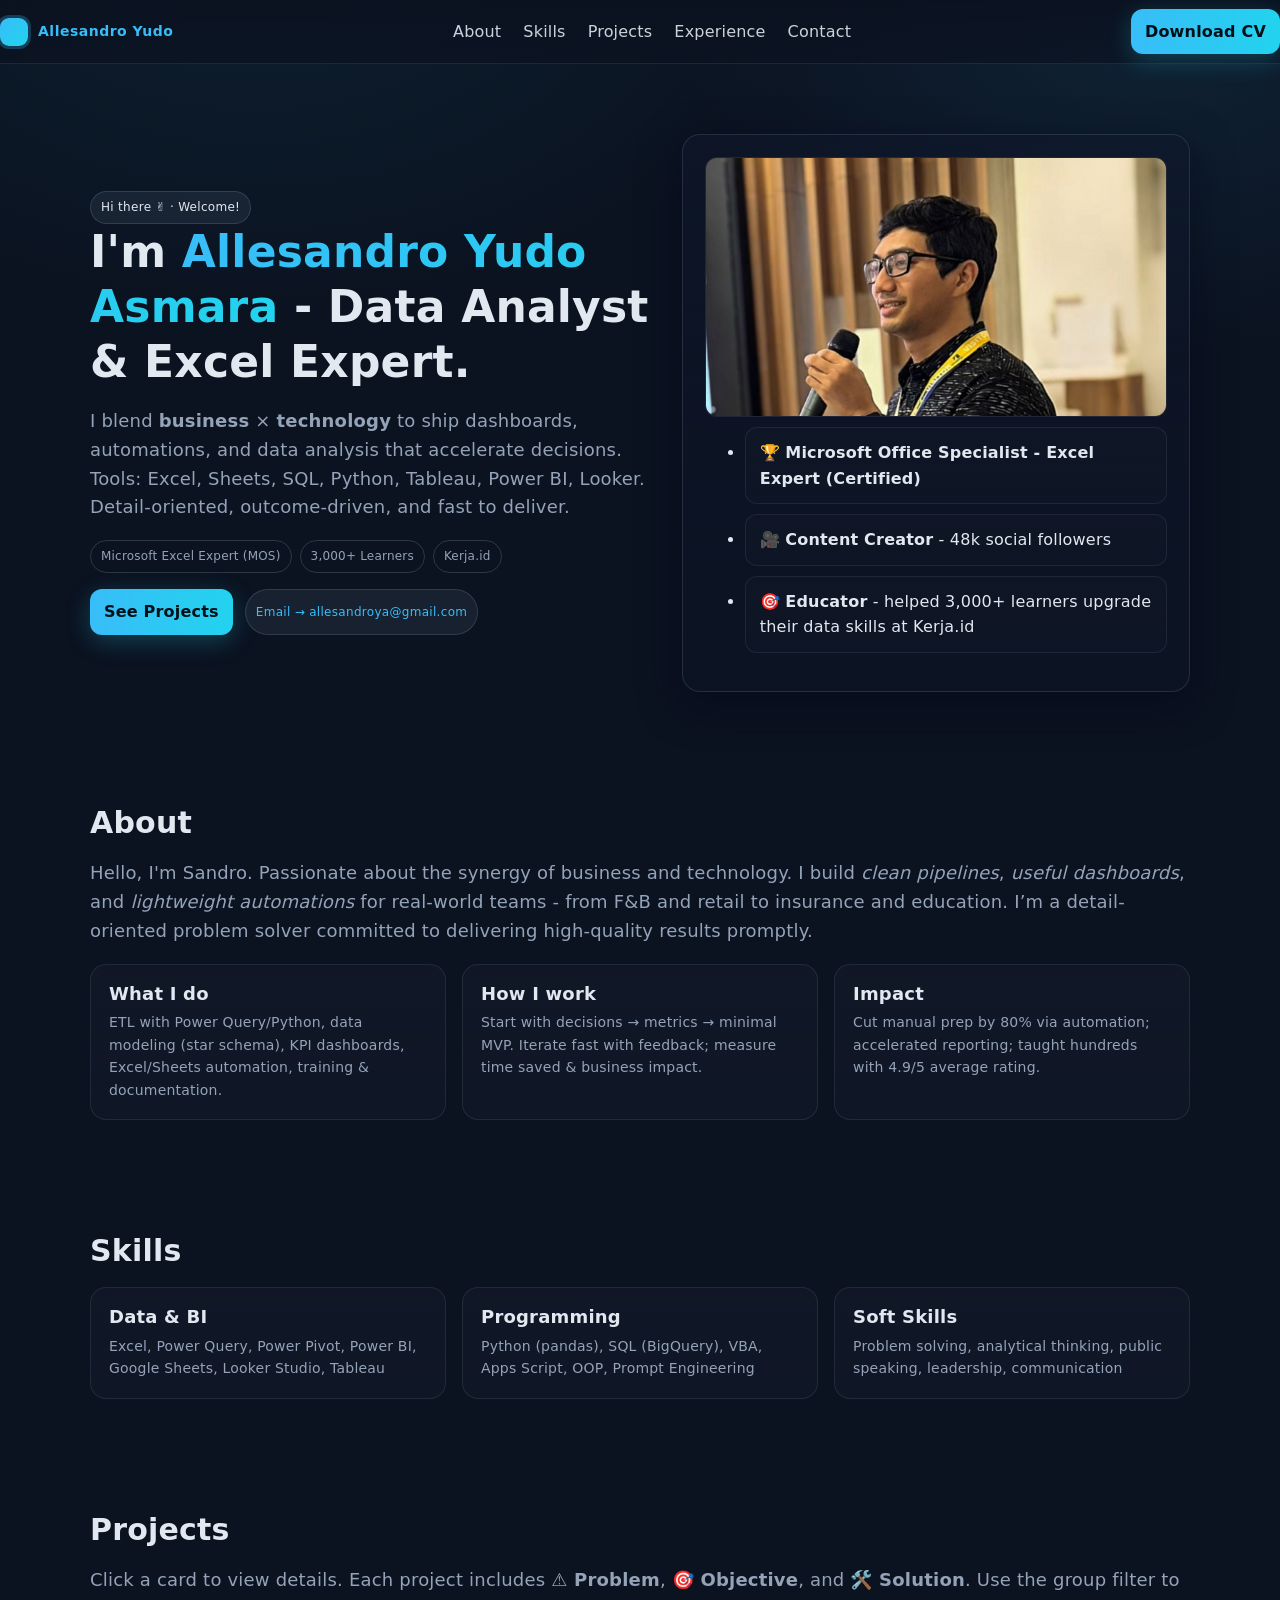
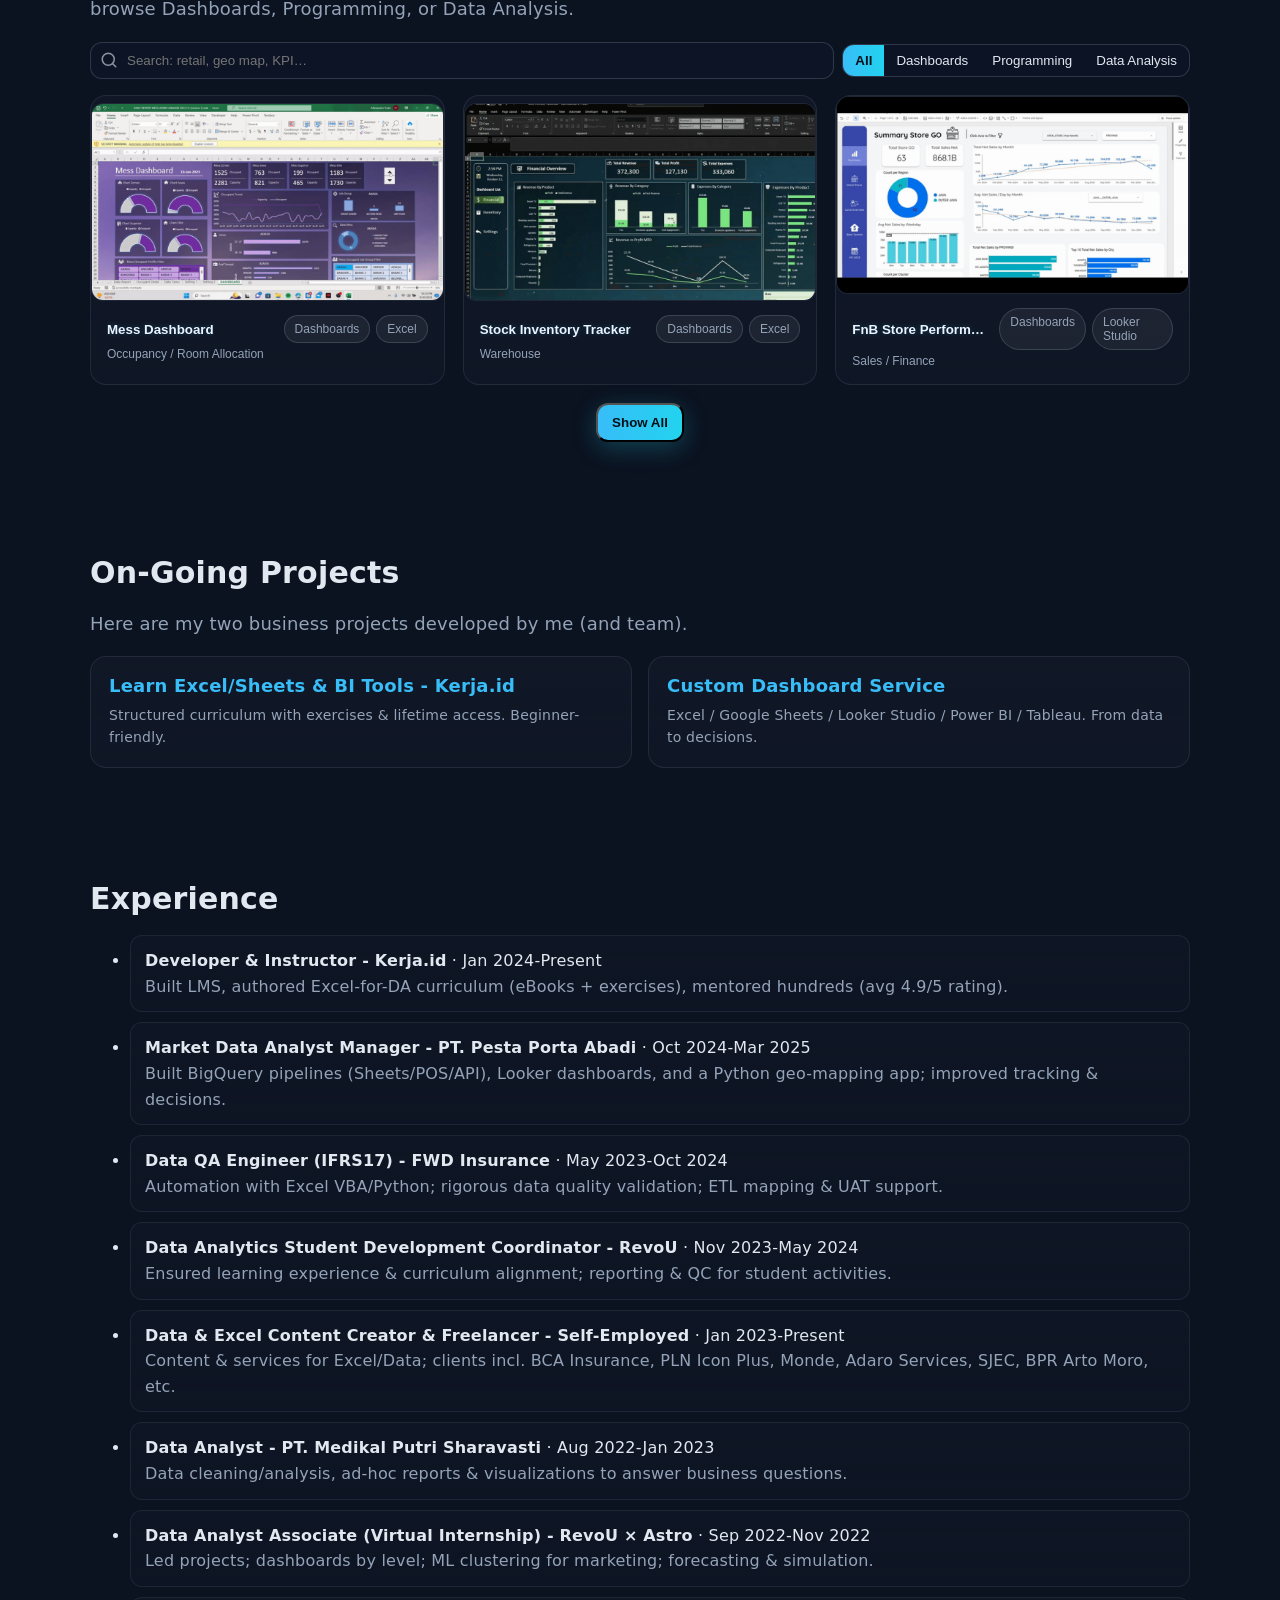
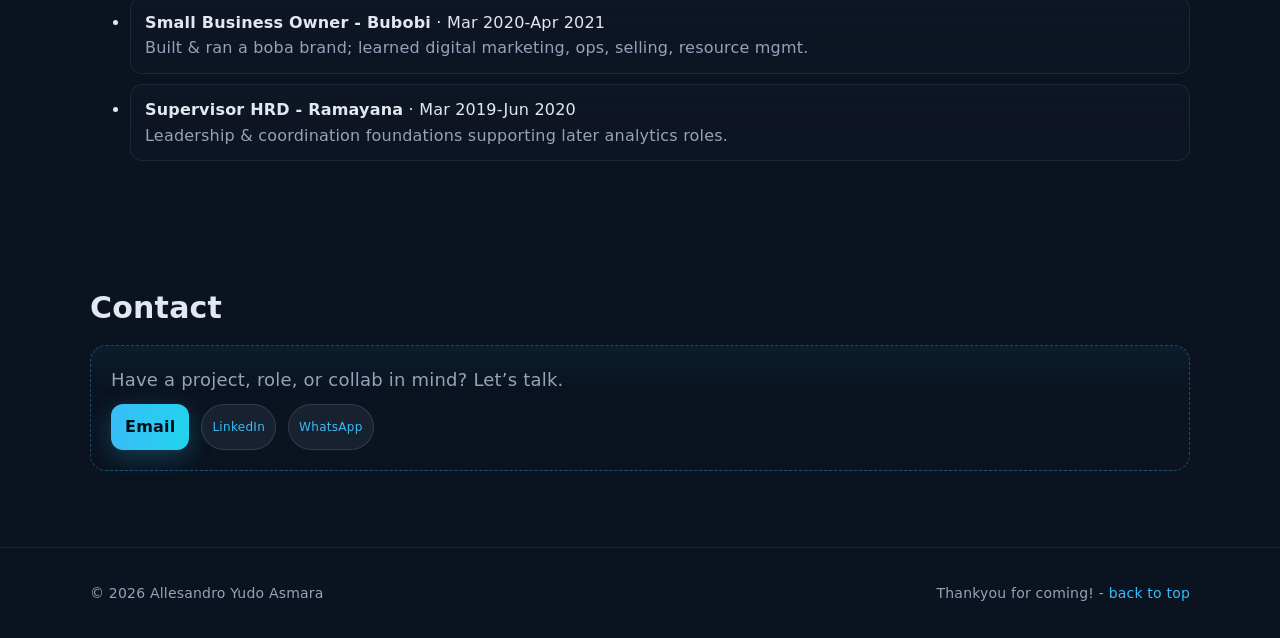
==== commit 26a48567: "Update index.html" ====
--- a/index.html
+++ b/index.html
@@ -127,10 +127,22 @@
     .detail.solution{background:linear-gradient(180deg,rgba(var(--emerald),.16),rgba(var(--emerald),.06));border-color:rgba(var(--emerald),.28)}
     .detail.solution .head{color:rgba(var(--emerald),.92)}
 
+    /* Improve project card title contrast (global) */
+    .card div[style*="font-weight"]{
+      color:#eaf4ff !important;
+      text-shadow:0 0 6px rgba(56,189,248,.25);
+    }
+    .card:hover div[style*="font-weight"]{
+      color:#7dd3fc !important;
+    }
+
+
+
     /* ✅ Mobile polish + hero fix + mobile background */
     @media (max-width:720px){
       :root{--header-h:60px}
       header{background:linear-gradient(to bottom,rgba(11,18,32,.98),rgba(11,18,32,.85))}
+      
       .menu{display:none}
       .hero{grid-template-columns:1fr;gap:14px;align-items:start}
       .hero-card{padding:14px}
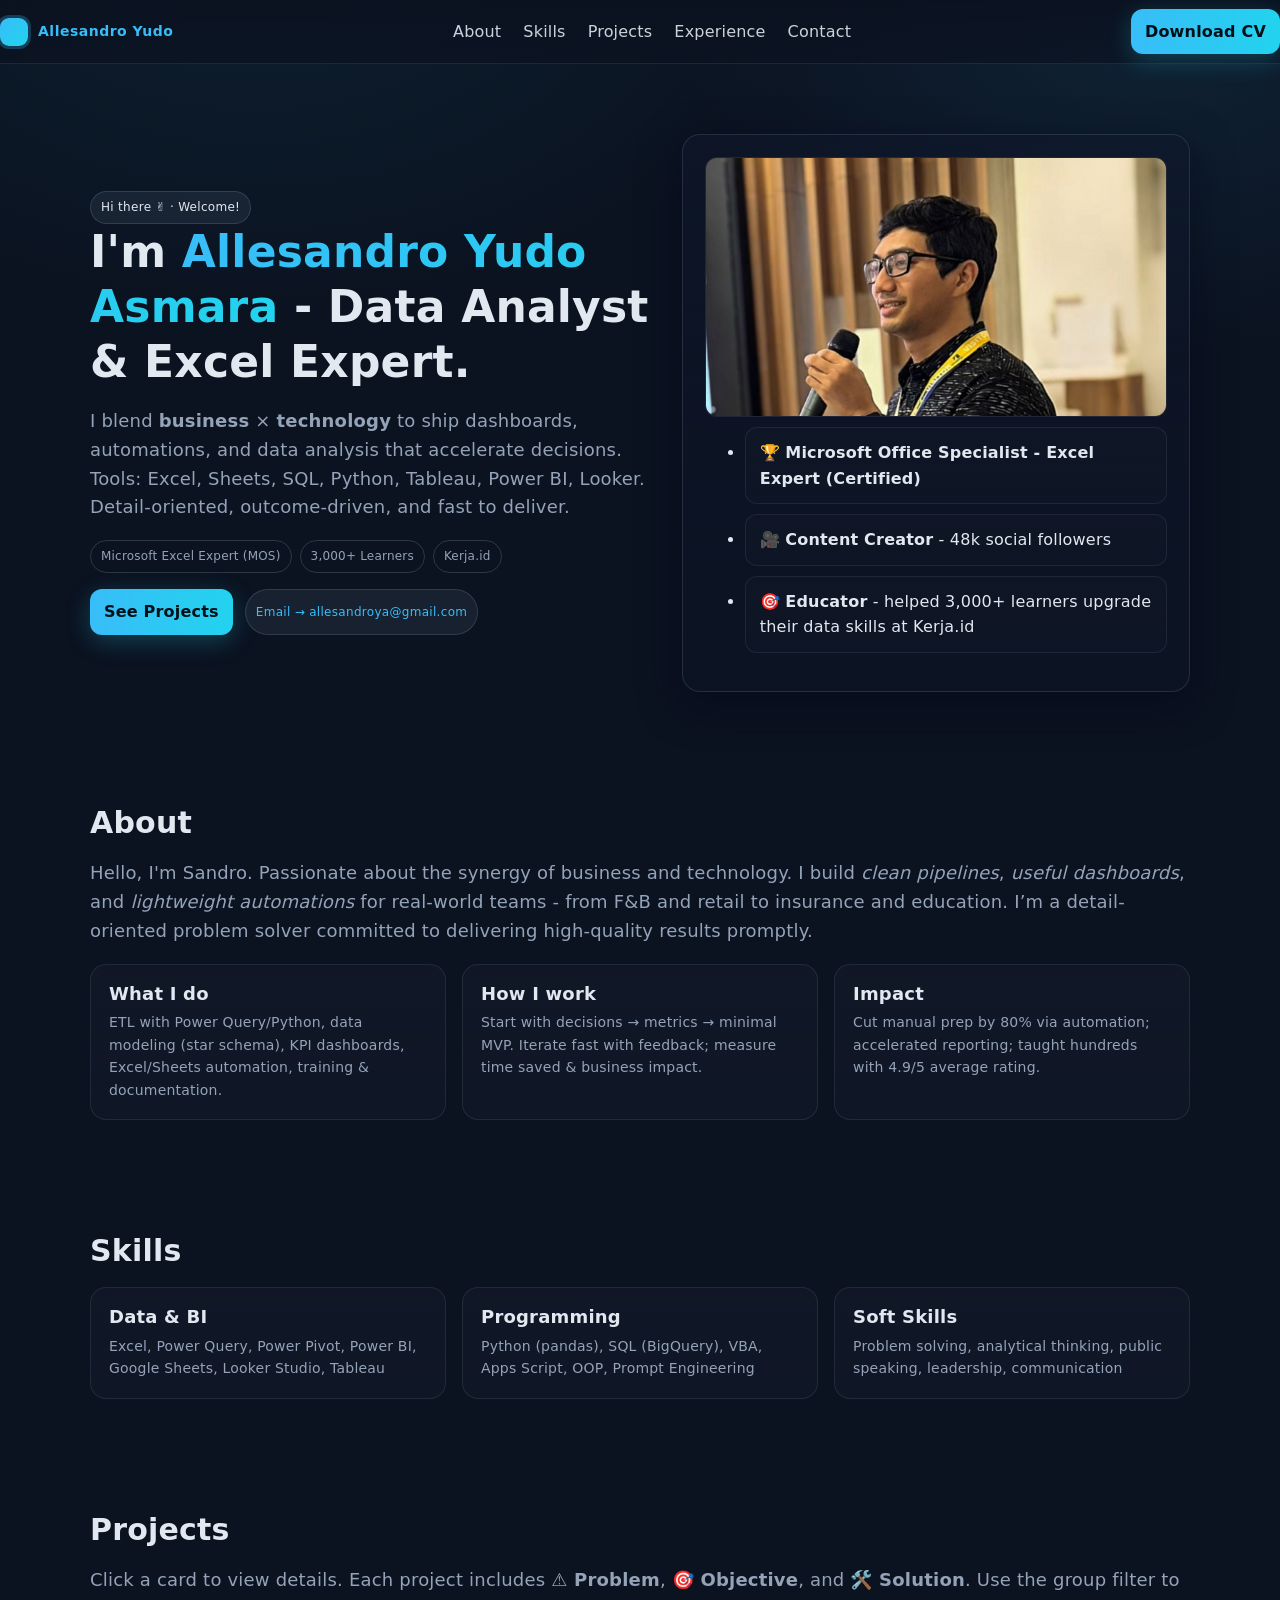
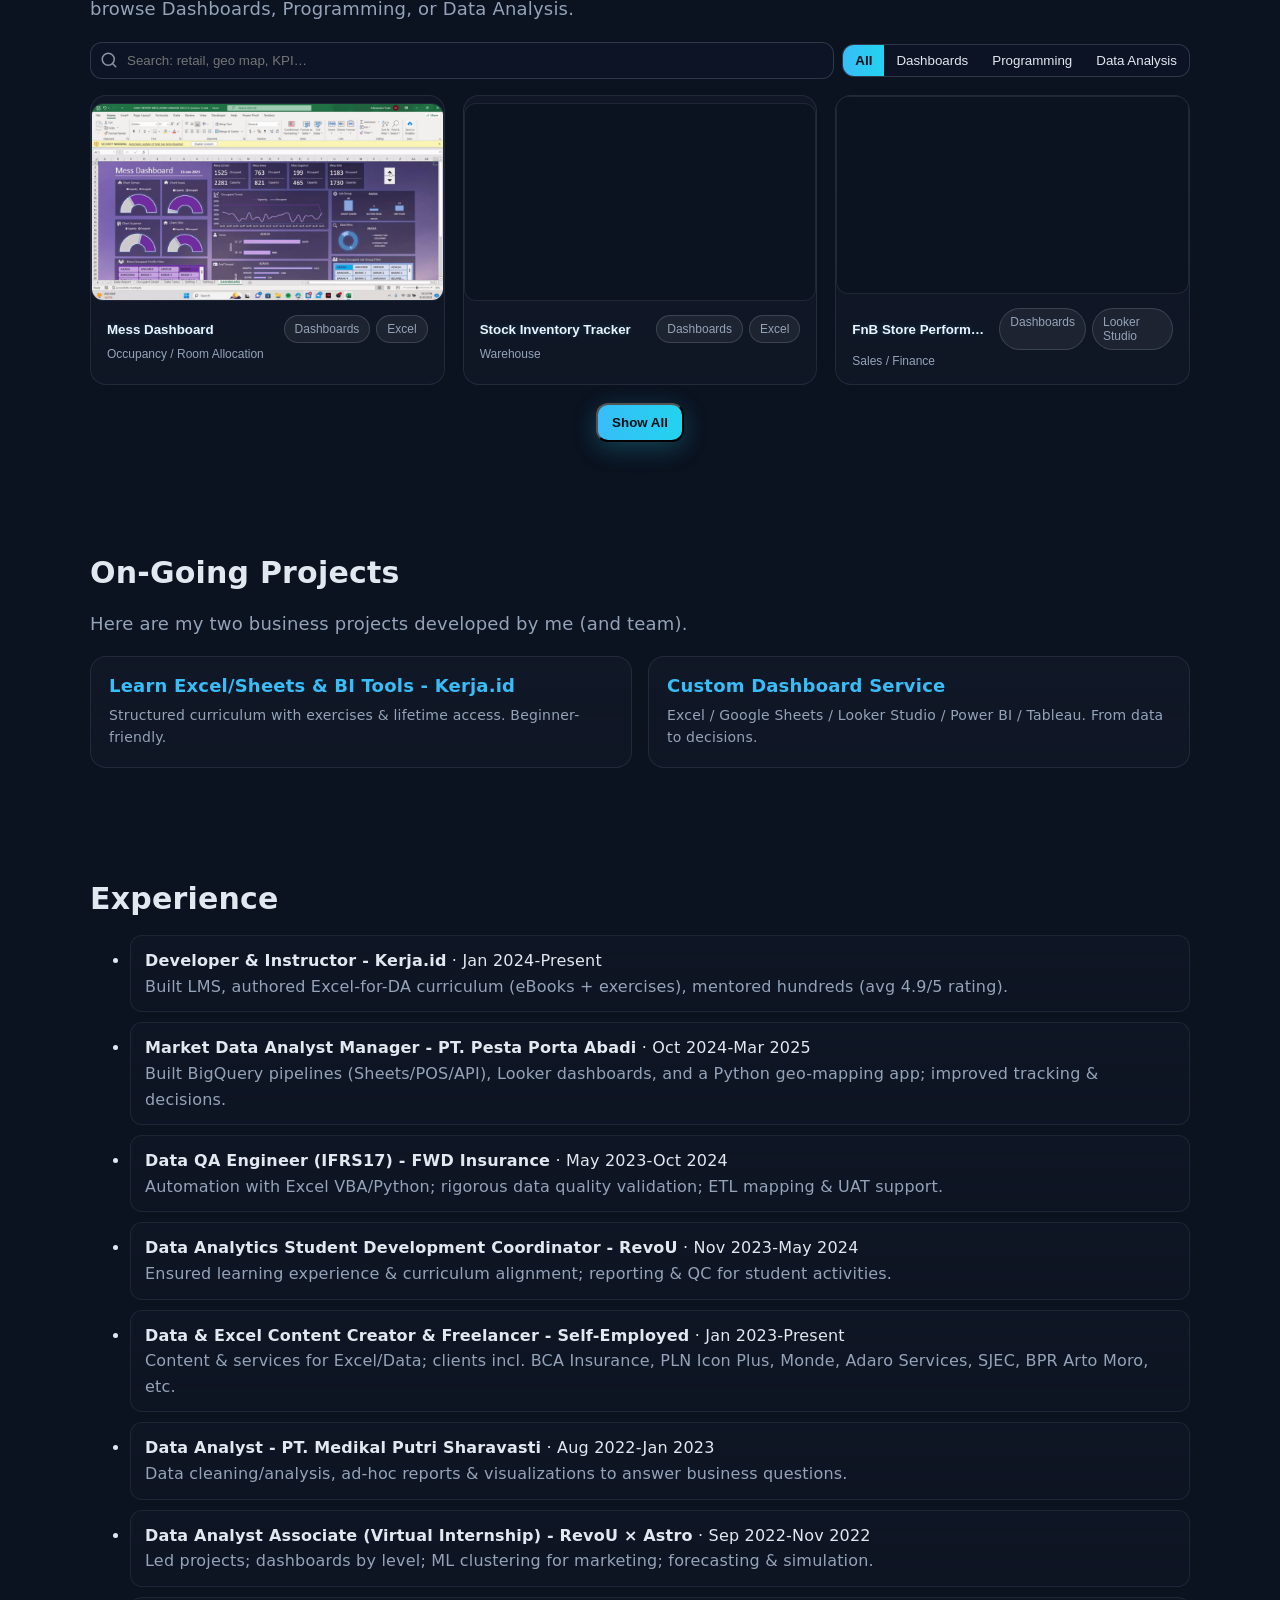
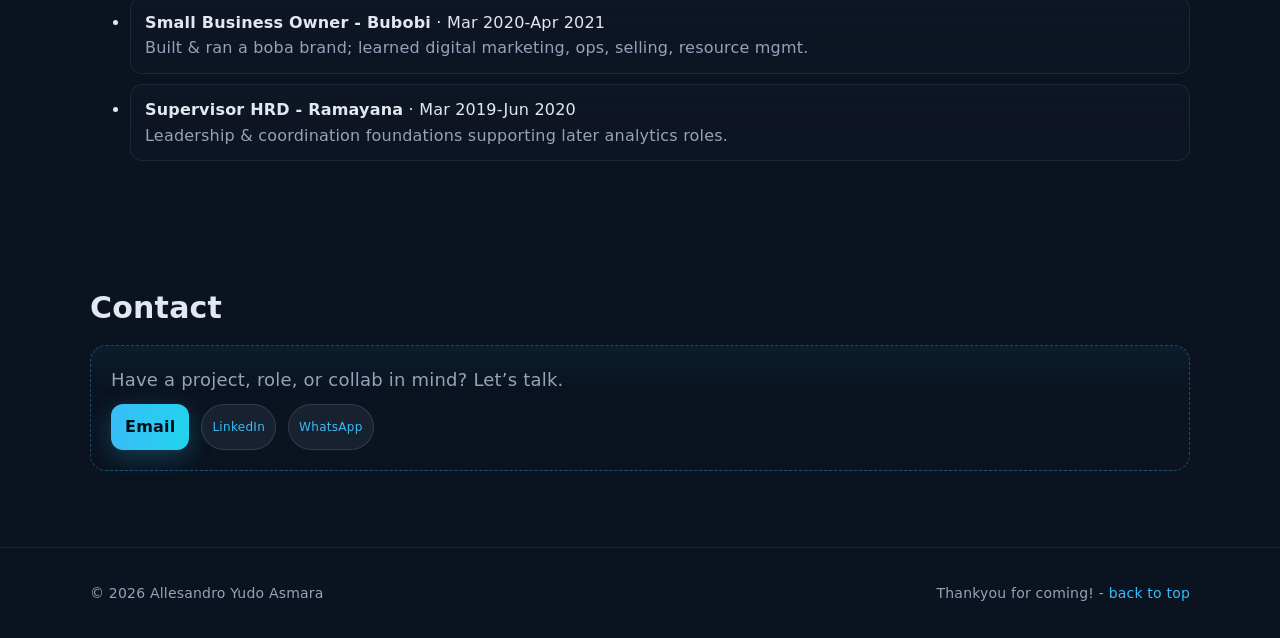
==== commit 8255077b: "Update portfolio meta tags for consistency" ====
--- a/index.html
+++ b/index.html
@@ -5,9 +5,9 @@
   <meta charset="utf-8" />
   <meta name="viewport" content="width=device-width, initial-scale=1, viewport-fit=cover" />
   <title>Allesandro Yudo Asmara - Portfolio</title>
-  <meta name="description" content="Allesandro Yudo Asmara - Data Analyst & Excel Expert. Portfolio, projects, experience, and contact." />
+  <meta name="description" content="Allesandro Yudo A - Data Analyst & Excel Expert. Portfolio, projects, experience, and contact." />
   <meta name="theme-color" content="#0f172a" />
-  <meta property="og:title" content="Allesandro Yudo Asmara - Portfolio" />
+  <meta property="og:title" content="Allesandro Yudo A - Portfolio" />
   <meta property="og:description" content="Data analytics, dashboards, automation. Excel · Sheets · SQL · Python · Power BI · Tableau · Looker." />
   <meta property="og:type" content="website" />
   <meta property="og:url" content="https://allesandroya.github.io/" />
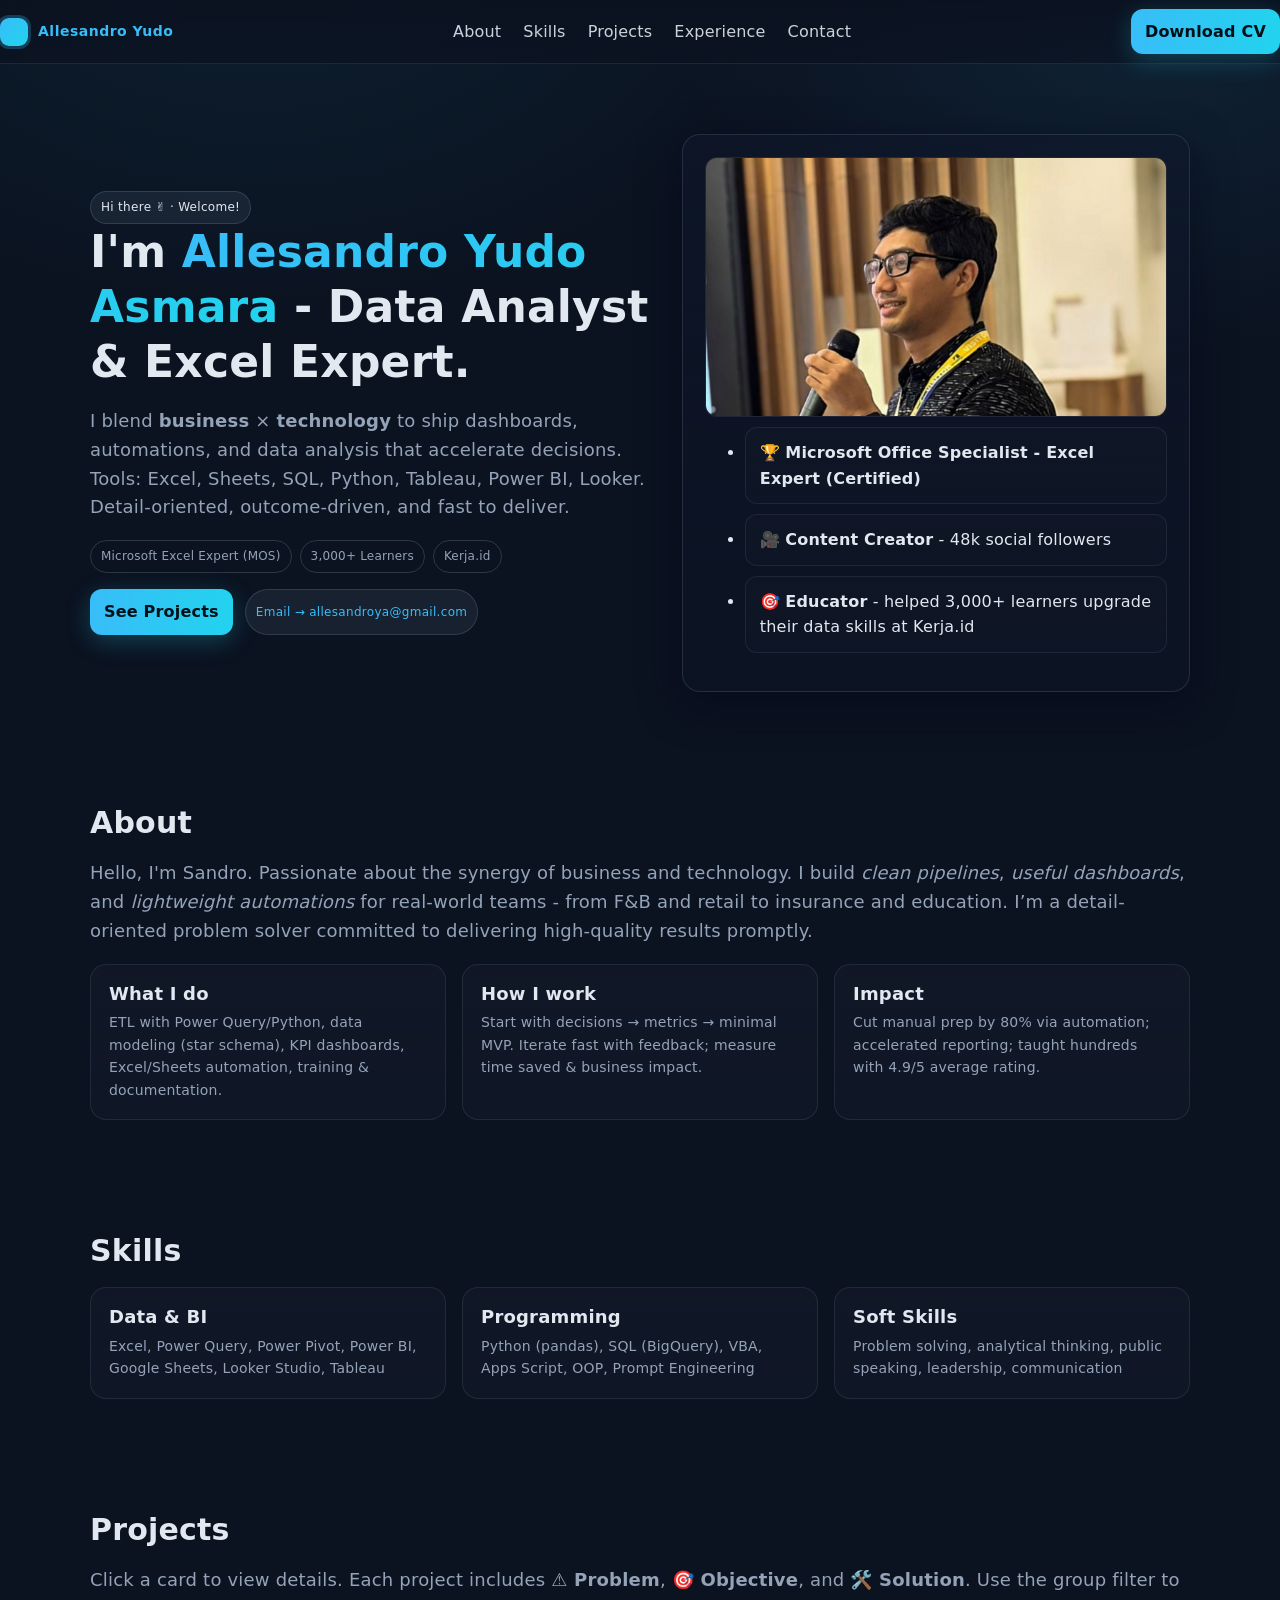
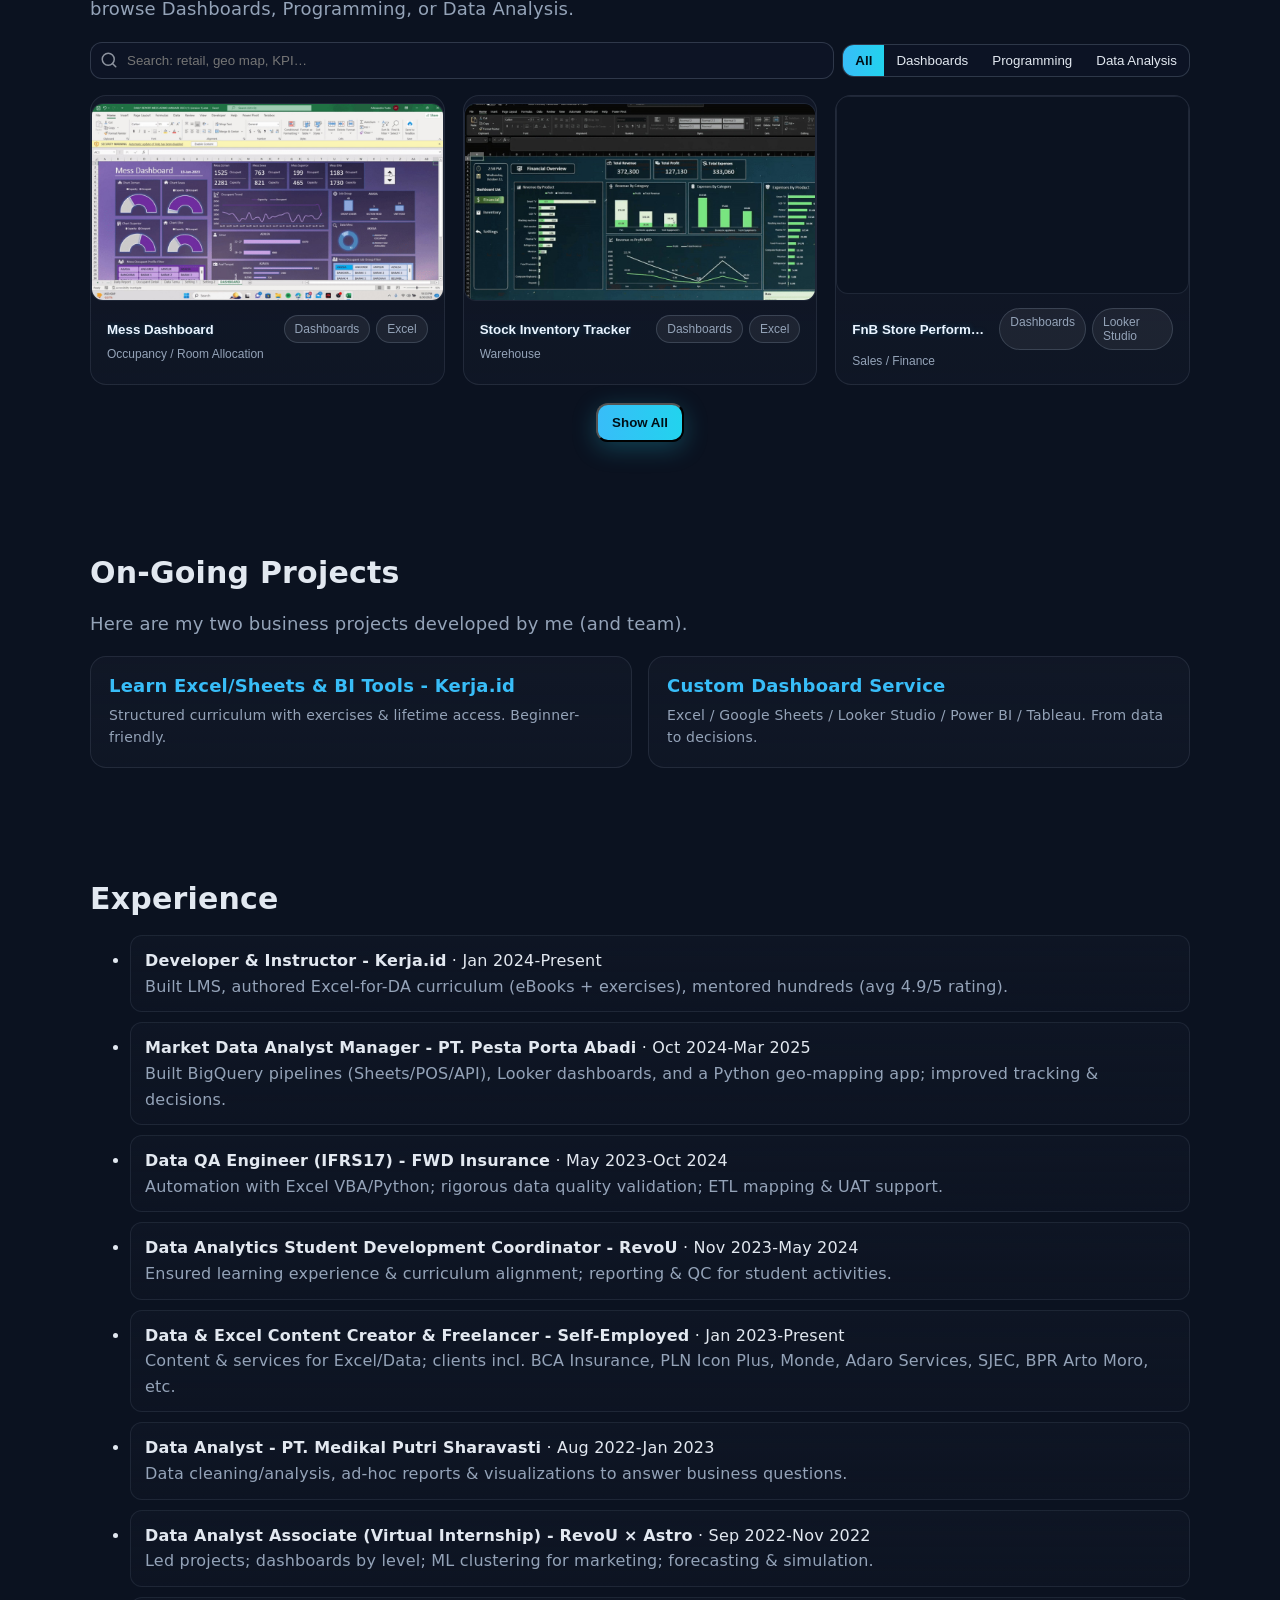
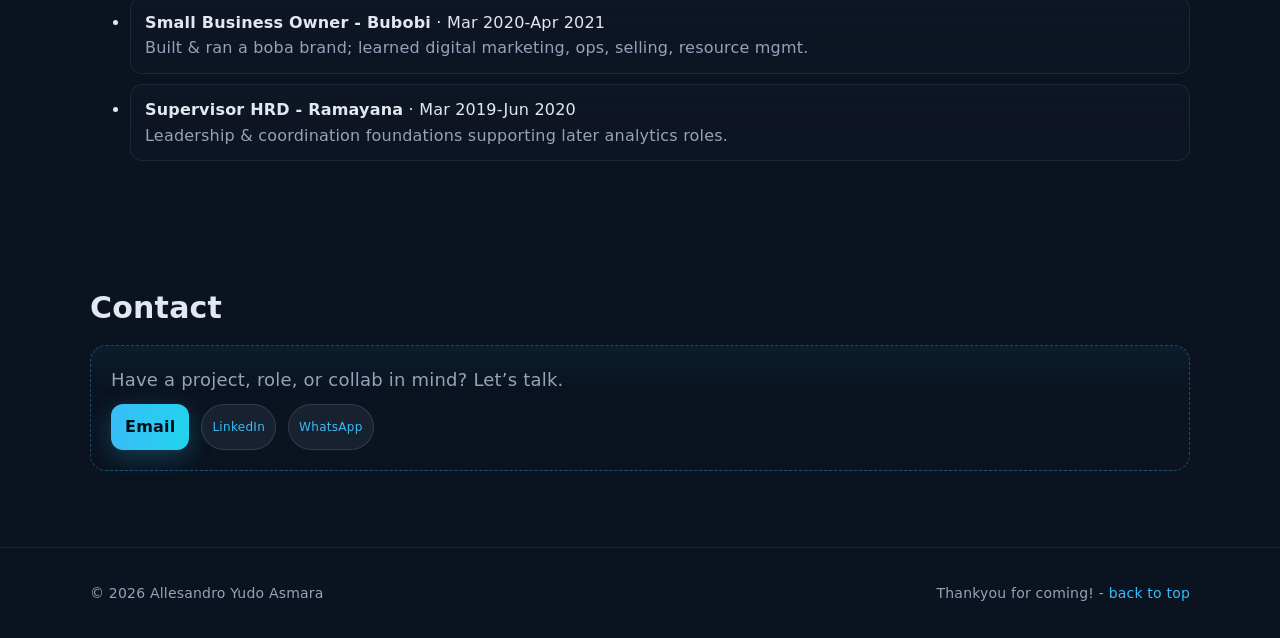
==== commit cdcd4d4a: "Add files via upload" ====
--- a/index.html
+++ b/index.html
@@ -5,9 +5,9 @@
   <meta charset="utf-8" />
   <meta name="viewport" content="width=device-width, initial-scale=1, viewport-fit=cover" />
   <title>Allesandro Yudo Asmara - Portfolio</title>
-  <meta name="description" content="Allesandro Yudo A - Data Analyst & Excel Expert. Portfolio, projects, experience, and contact." />
+  <meta name="description" content="Allesandro Yudo Asmara - Data Analyst & Excel Expert. Portfolio, projects, experience, and contact." />
   <meta name="theme-color" content="#0f172a" />
-  <meta property="og:title" content="Allesandro Yudo A - Portfolio" />
+  <meta property="og:title" content="Allesandro Yudo Asmara - Portfolio" />
   <meta property="og:description" content="Data analytics, dashboards, automation. Excel · Sheets · SQL · Python · Power BI · Tableau · Looker." />
   <meta property="og:type" content="website" />
   <meta property="og:url" content="https://allesandroya.github.io/" />
@@ -453,6 +453,11 @@
         objective:'Analisis sales & dampak diskon cepat.',
         solution:'Model star + DAX untuk parameter diskon, Map visual.'}),
 
+      P({id:'pbi-2',title:'Store Sales + Discount Simulator',tool:'Power BI',group:'Dashboards',industry:'Sales',thumb:'images/Powerbi2.jpg',media:'images/Powerbi2.gif',featured:true,
+        problem:'Client kesulitan dalam menganalisa data dalam bentuk file word.',
+        objective:'Automasi extract data dari word ke Excel, lalu buat dashboard di Power BI',
+        solution:'Gunakan VBA untuk extract data, dashboard analytics Power BI yang memudahkan analisa data'}),
+
       P({id:'tb-1',title:'RFM Analysis',tool:'Tableau',group:'Dashboards',industry:'CRM',thumb:'images/Tableau1.jpg',media:'images/Tableau1.gif',featured:true,
         problem:'Butuh segmentasi customer dg alasan & ringkasan yang jelas.',
         objective:'RFM dashboard menampilkan proporsi segmen & alasan scoring.',
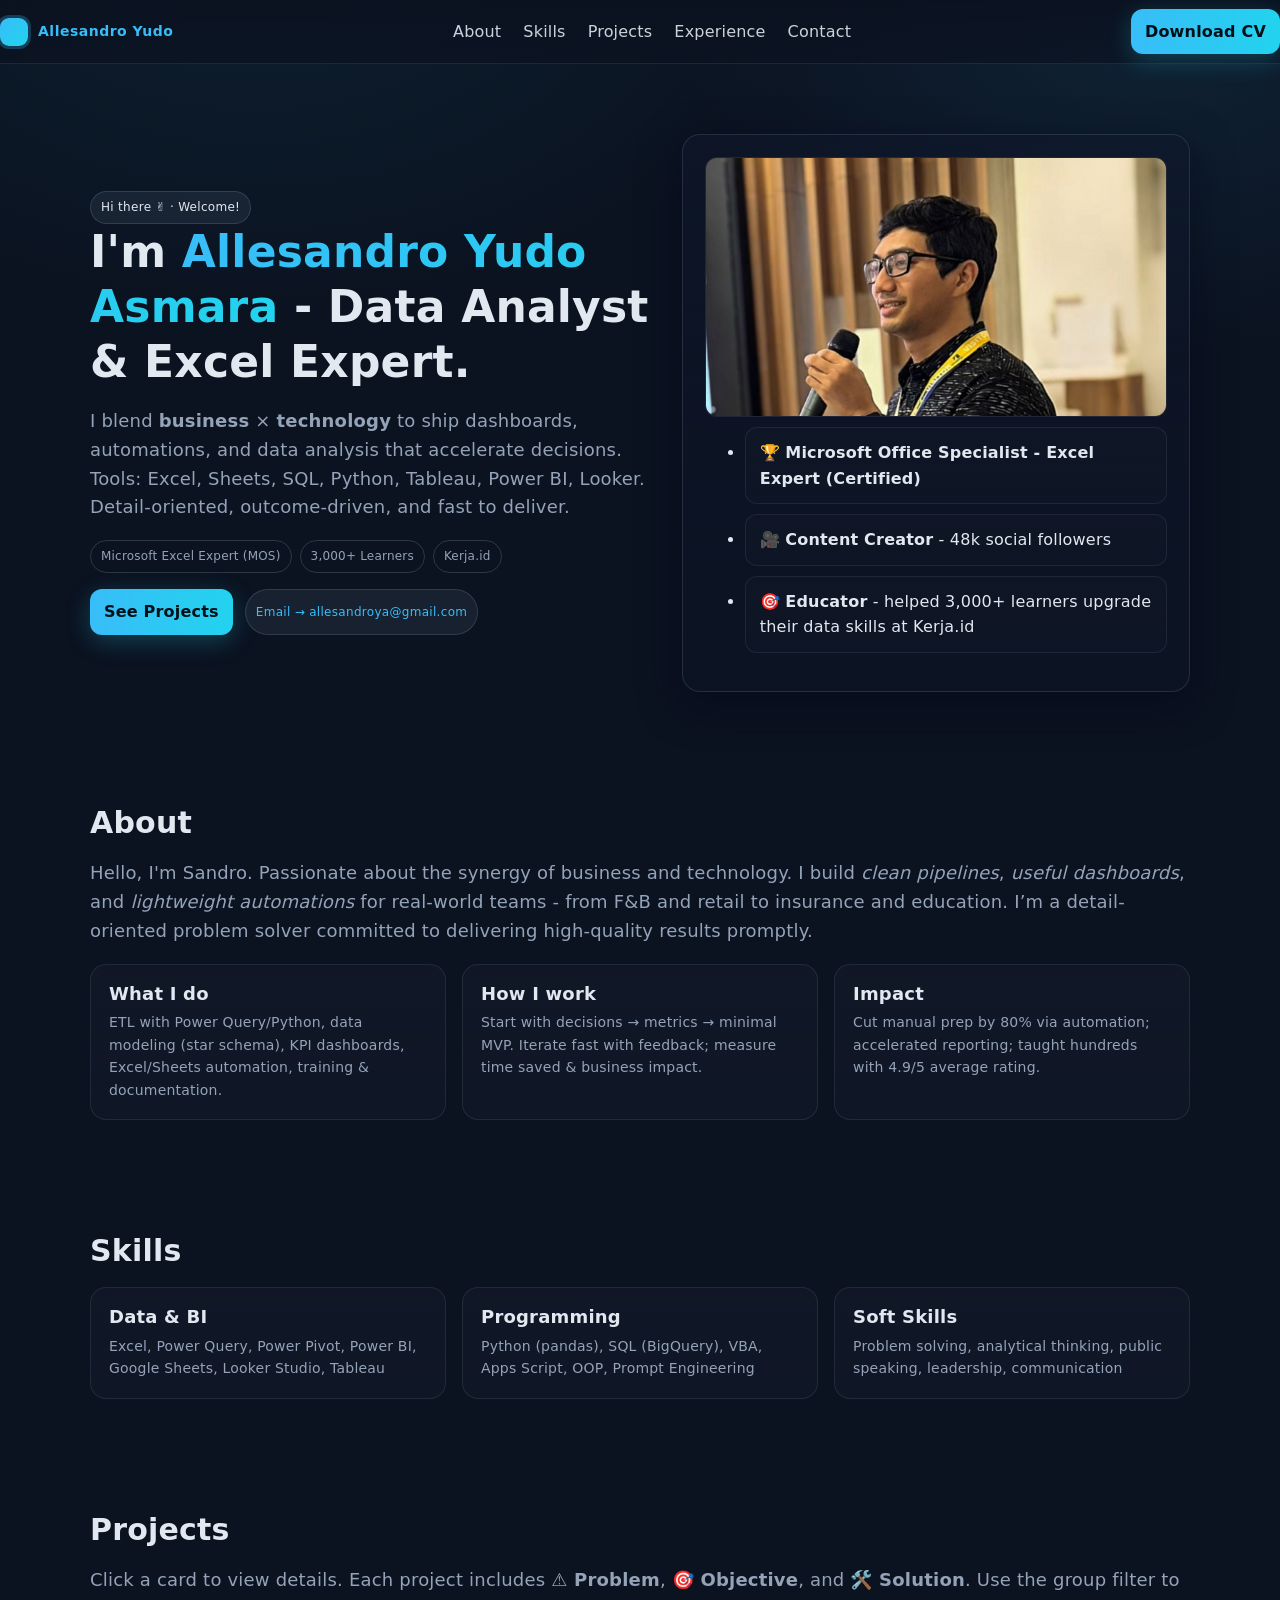
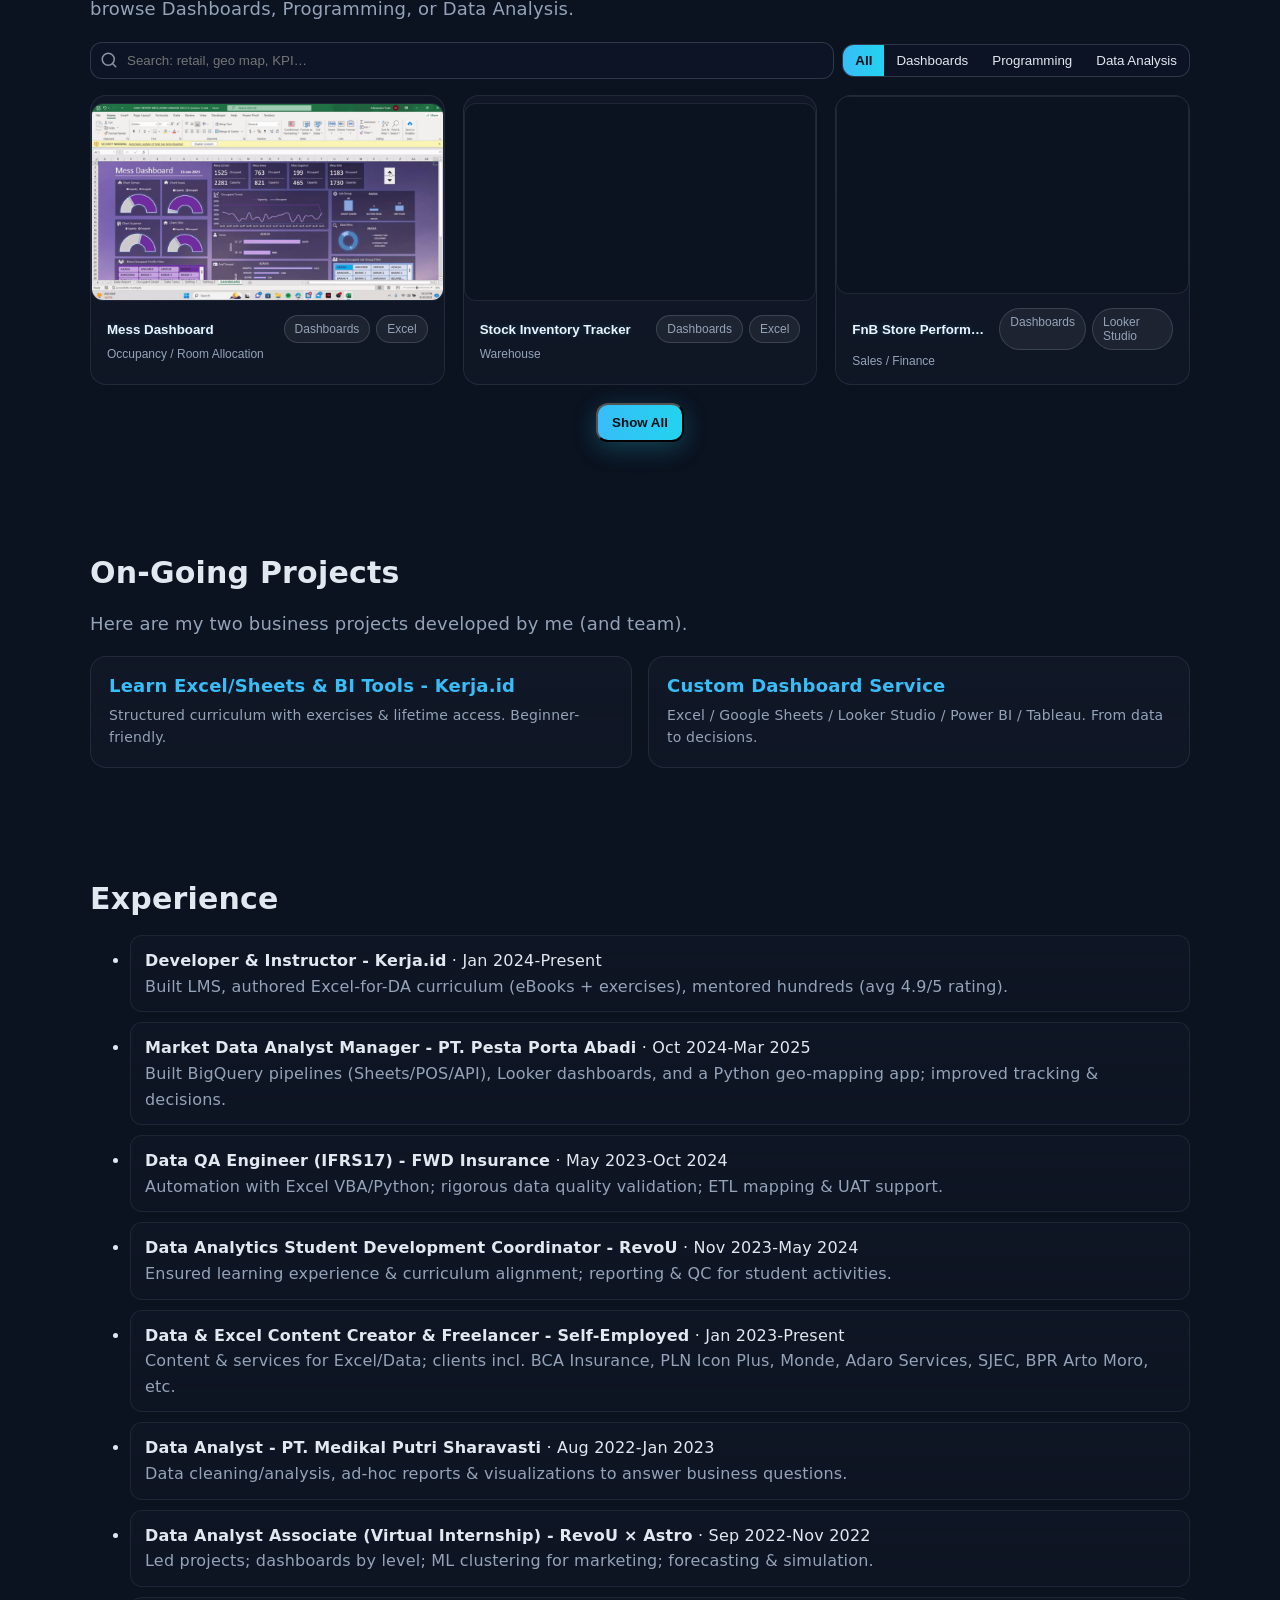
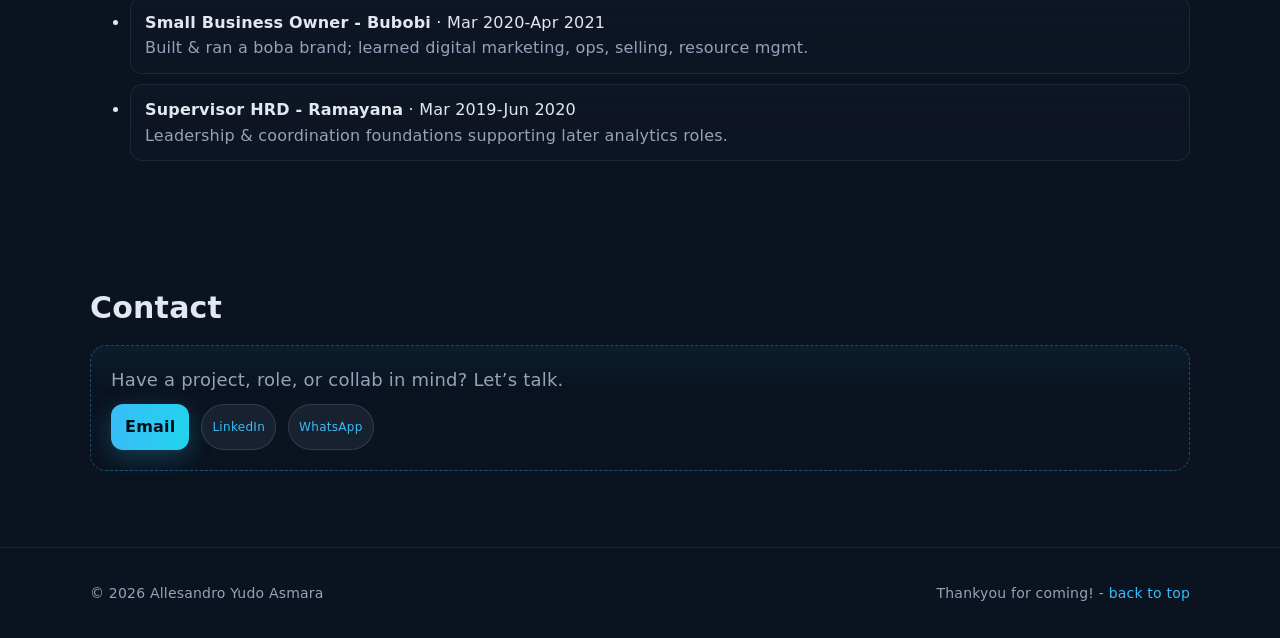
==== commit cacc3be1: "Add files via upload" ====
--- a/index.html
+++ b/index.html
@@ -453,7 +453,7 @@
         objective:'Analisis sales & dampak diskon cepat.',
         solution:'Model star + DAX untuk parameter diskon, Map visual.'}),
 
-      P({id:'pbi-2',title:'Store Sales + Discount Simulator',tool:'Power BI',group:'Dashboards',industry:'Sales',thumb:'images/Powerbi2.jpg',media:'images/Powerbi2.gif',featured:true,
+      P({id:'pbi-2',title:'Emission Health Check',tool:'Power BI',group:'Dashboards',industry:'Sales',thumb:'images/Powerbi2.jpg',media:'images/Powerbi2.gif',featured:true,
         problem:'Client kesulitan dalam menganalisa data dalam bentuk file word.',
         objective:'Automasi extract data dari word ke Excel, lalu buat dashboard di Power BI',
         solution:'Gunakan VBA untuk extract data, dashboard analytics Power BI yang memudahkan analisa data'}),
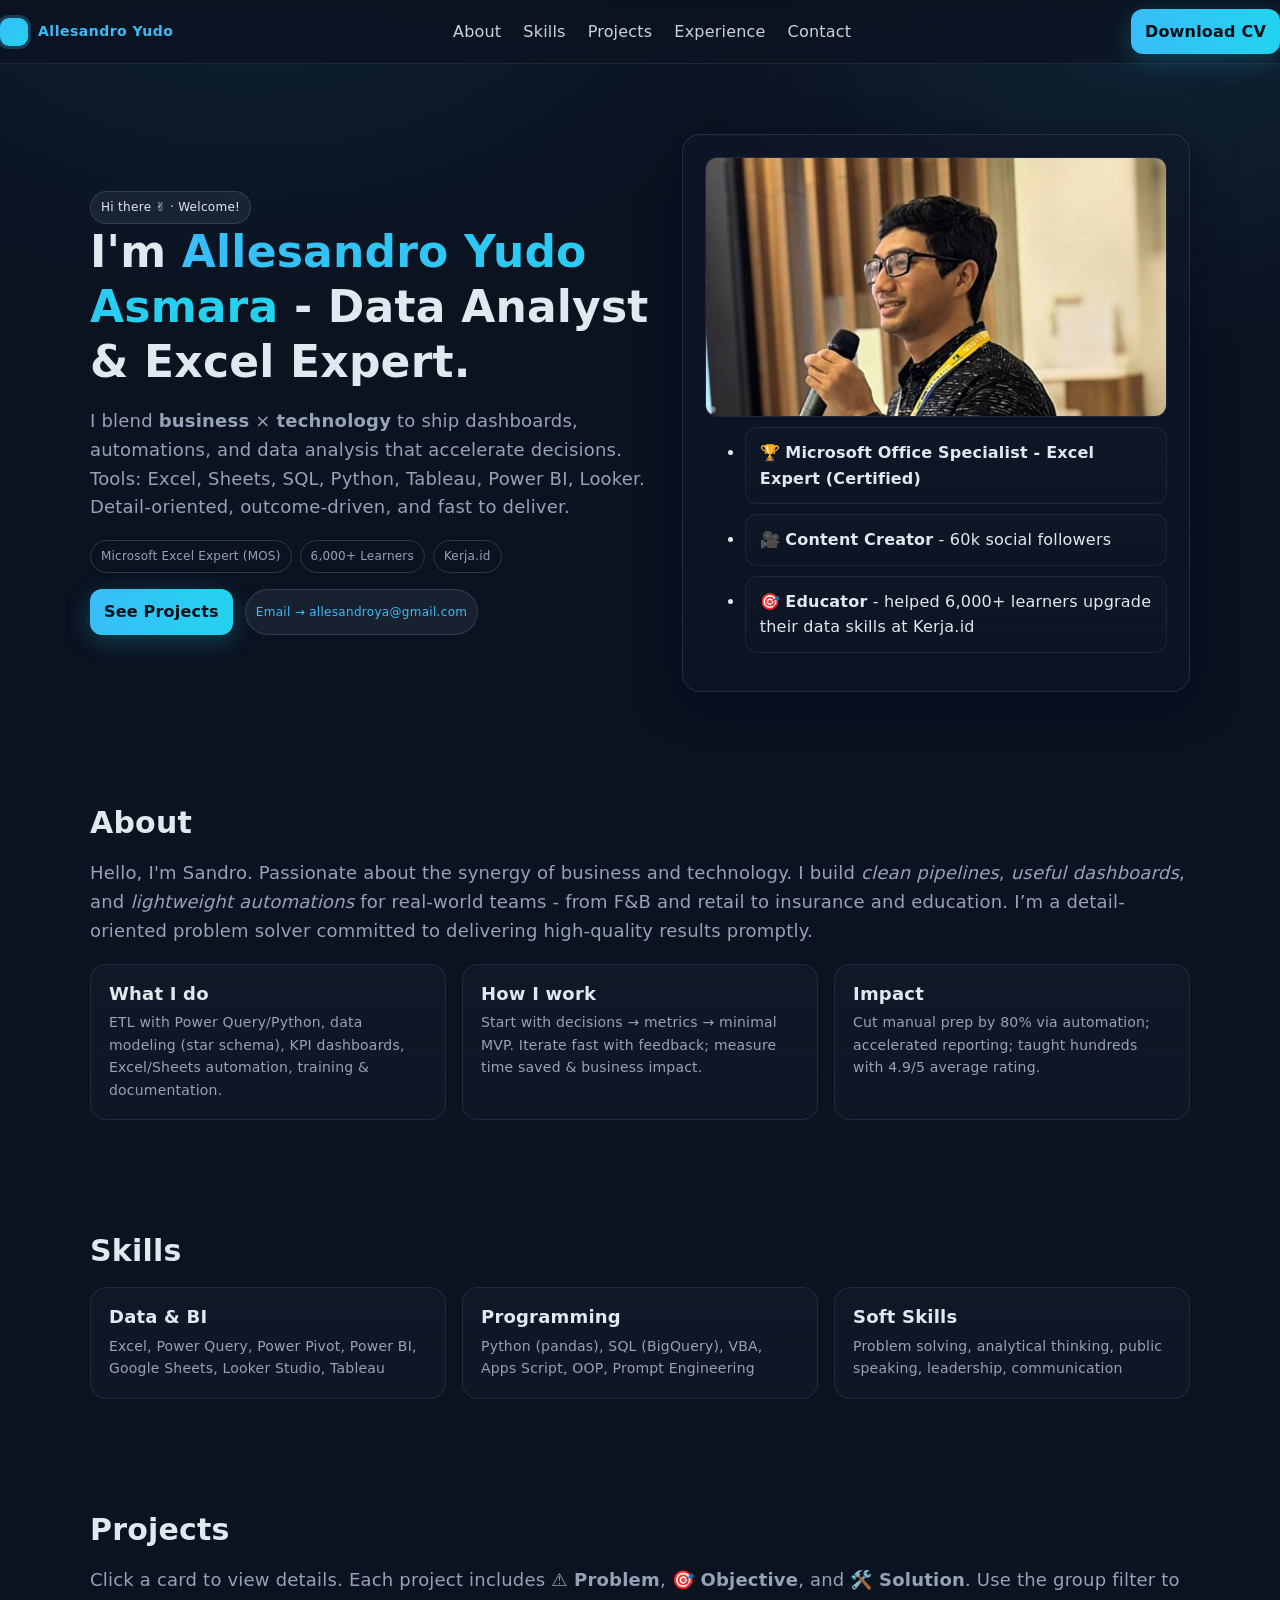
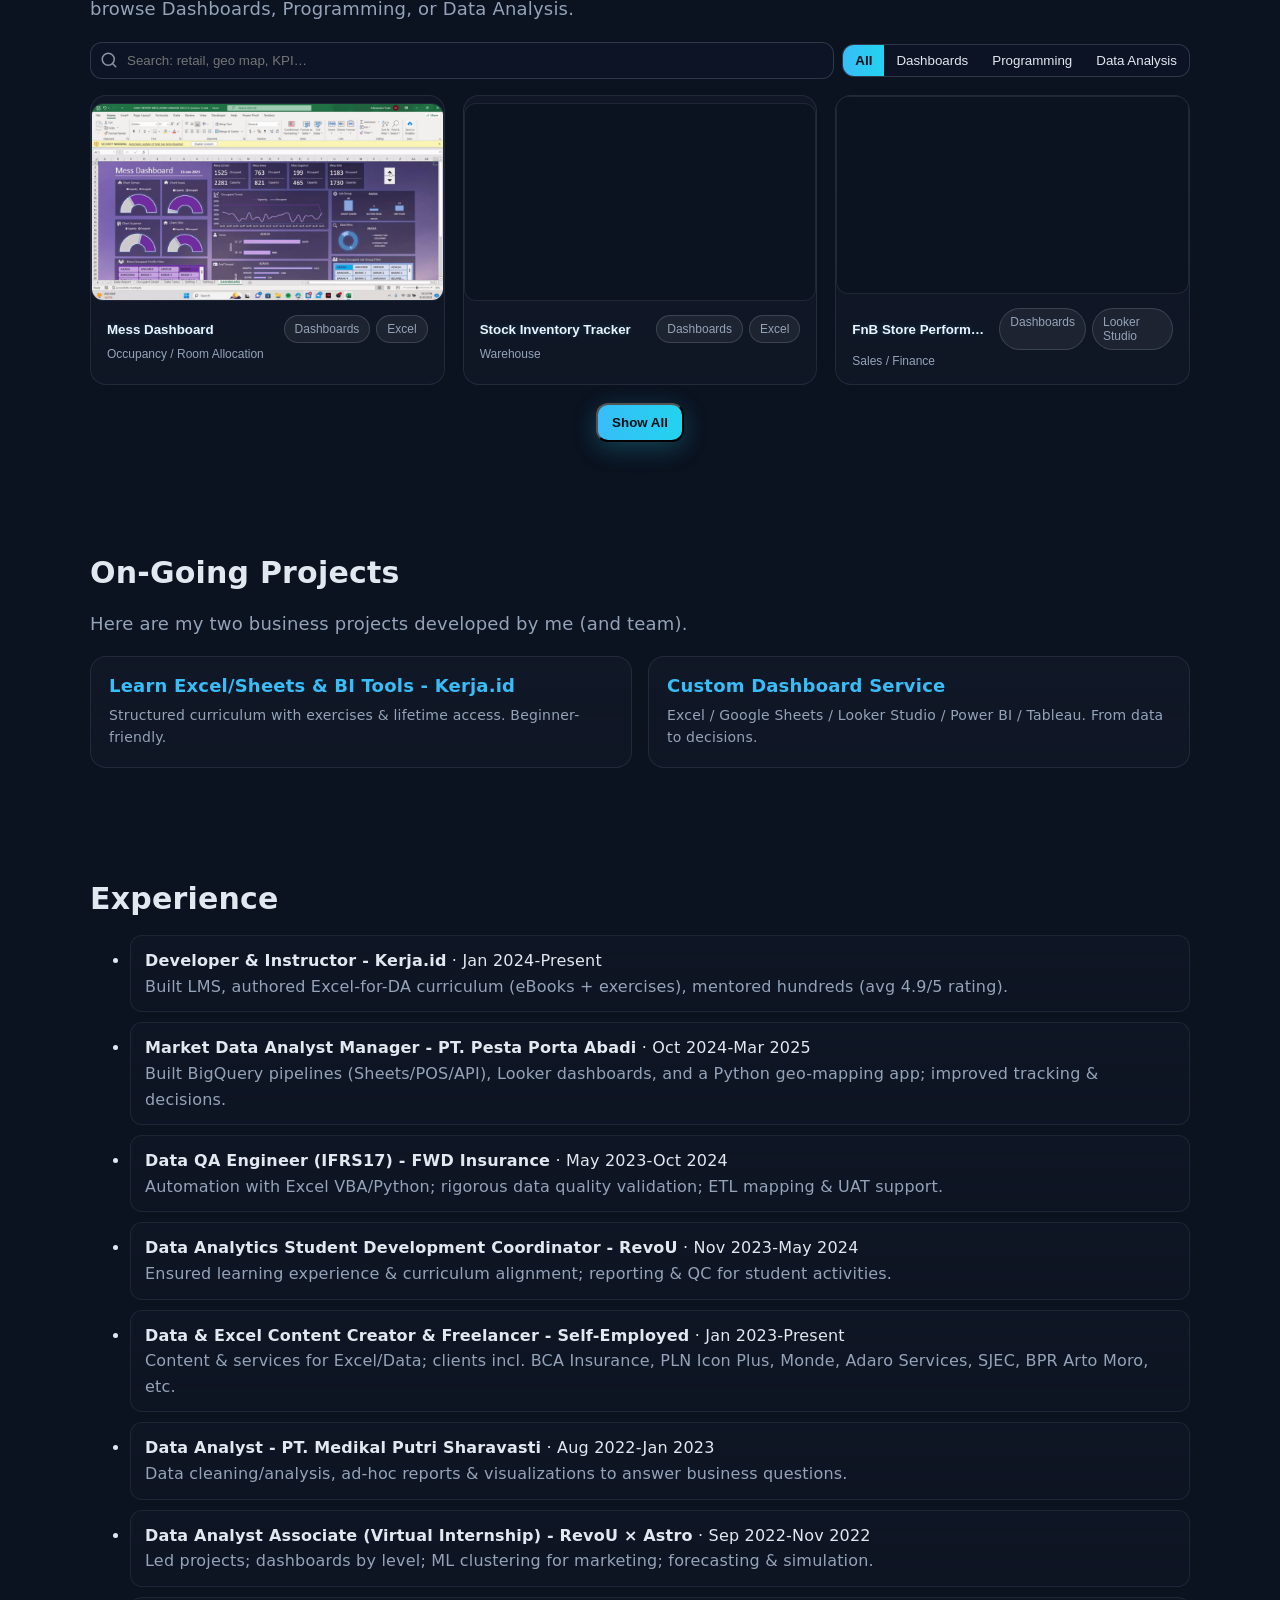
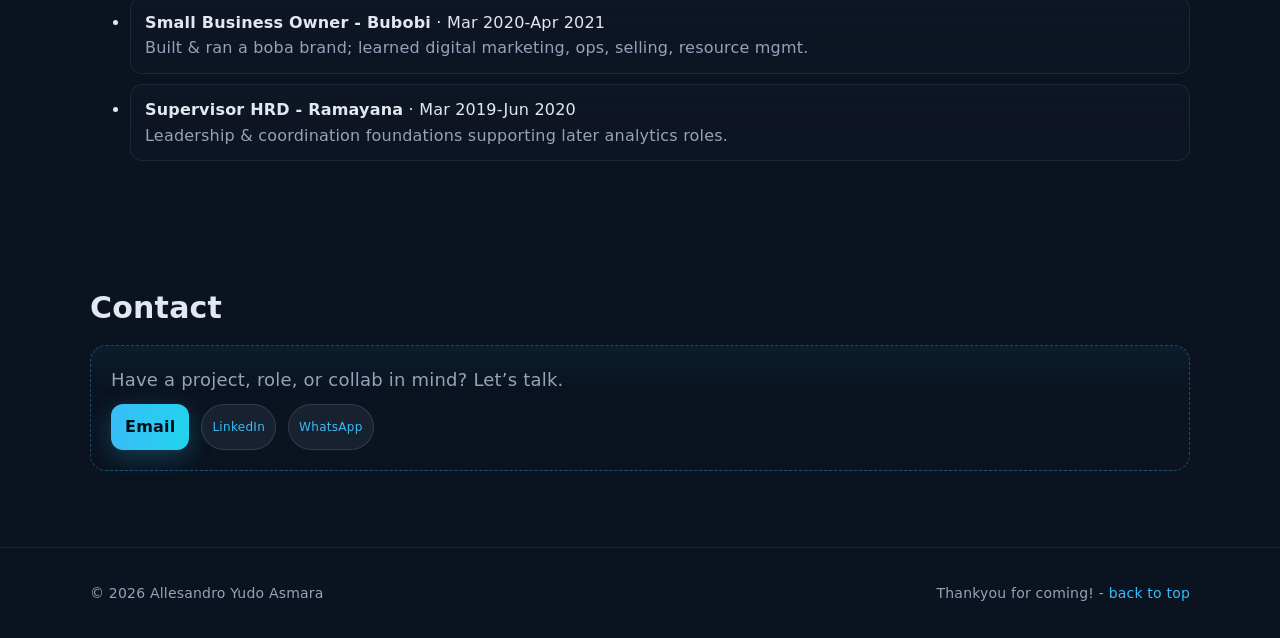
==== commit 7182aae3: "Update stats: 60k social followers, 6,000+ learners Co-Authored-By: Claude Opus 4.8 <noreply@anthrop" ====
--- a/index.html
+++ b/index.html
@@ -188,7 +188,7 @@
         <p class="lead">I blend <strong>business</strong> × <strong>technology</strong> to ship dashboards, automations, and data analysis that accelerate decisions. Tools: Excel, Sheets, SQL, Python, Tableau, Power BI, Looker. Detail-oriented, outcome-driven, and fast to deliver.</p>
         <div class="badges" aria-label="Highlights">
           <span class="chip">Microsoft Excel Expert (MOS)</span>
-          <span class="chip">3,000+ Learners</span>
+          <span class="chip">6,000+ Learners</span>
           <span class="chip">Kerja.id</span>
         </div>
         <div style="margin-top:16px;display:flex;gap:12px;flex-wrap:wrap;">
@@ -202,8 +202,8 @@
         </div>
         <ul class="list" style="margin-top:10px;">
           <li>🏆 <strong>Microsoft Office Specialist - Excel Expert (Certified)</strong></li>
-          <li>🎥 <strong>Content Creator</strong> - 48k social followers</li>
-          <li>🎯 <strong>Educator</strong> - helped 3,000+ learners upgrade their data skills at Kerja.id</li>
+          <li>🎥 <strong>Content Creator</strong> - 60k social followers</li>
+          <li>🎯 <strong>Educator</strong> - helped 6,000+ learners upgrade their data skills at Kerja.id</li>
         </ul>
       </div>
     </section>
